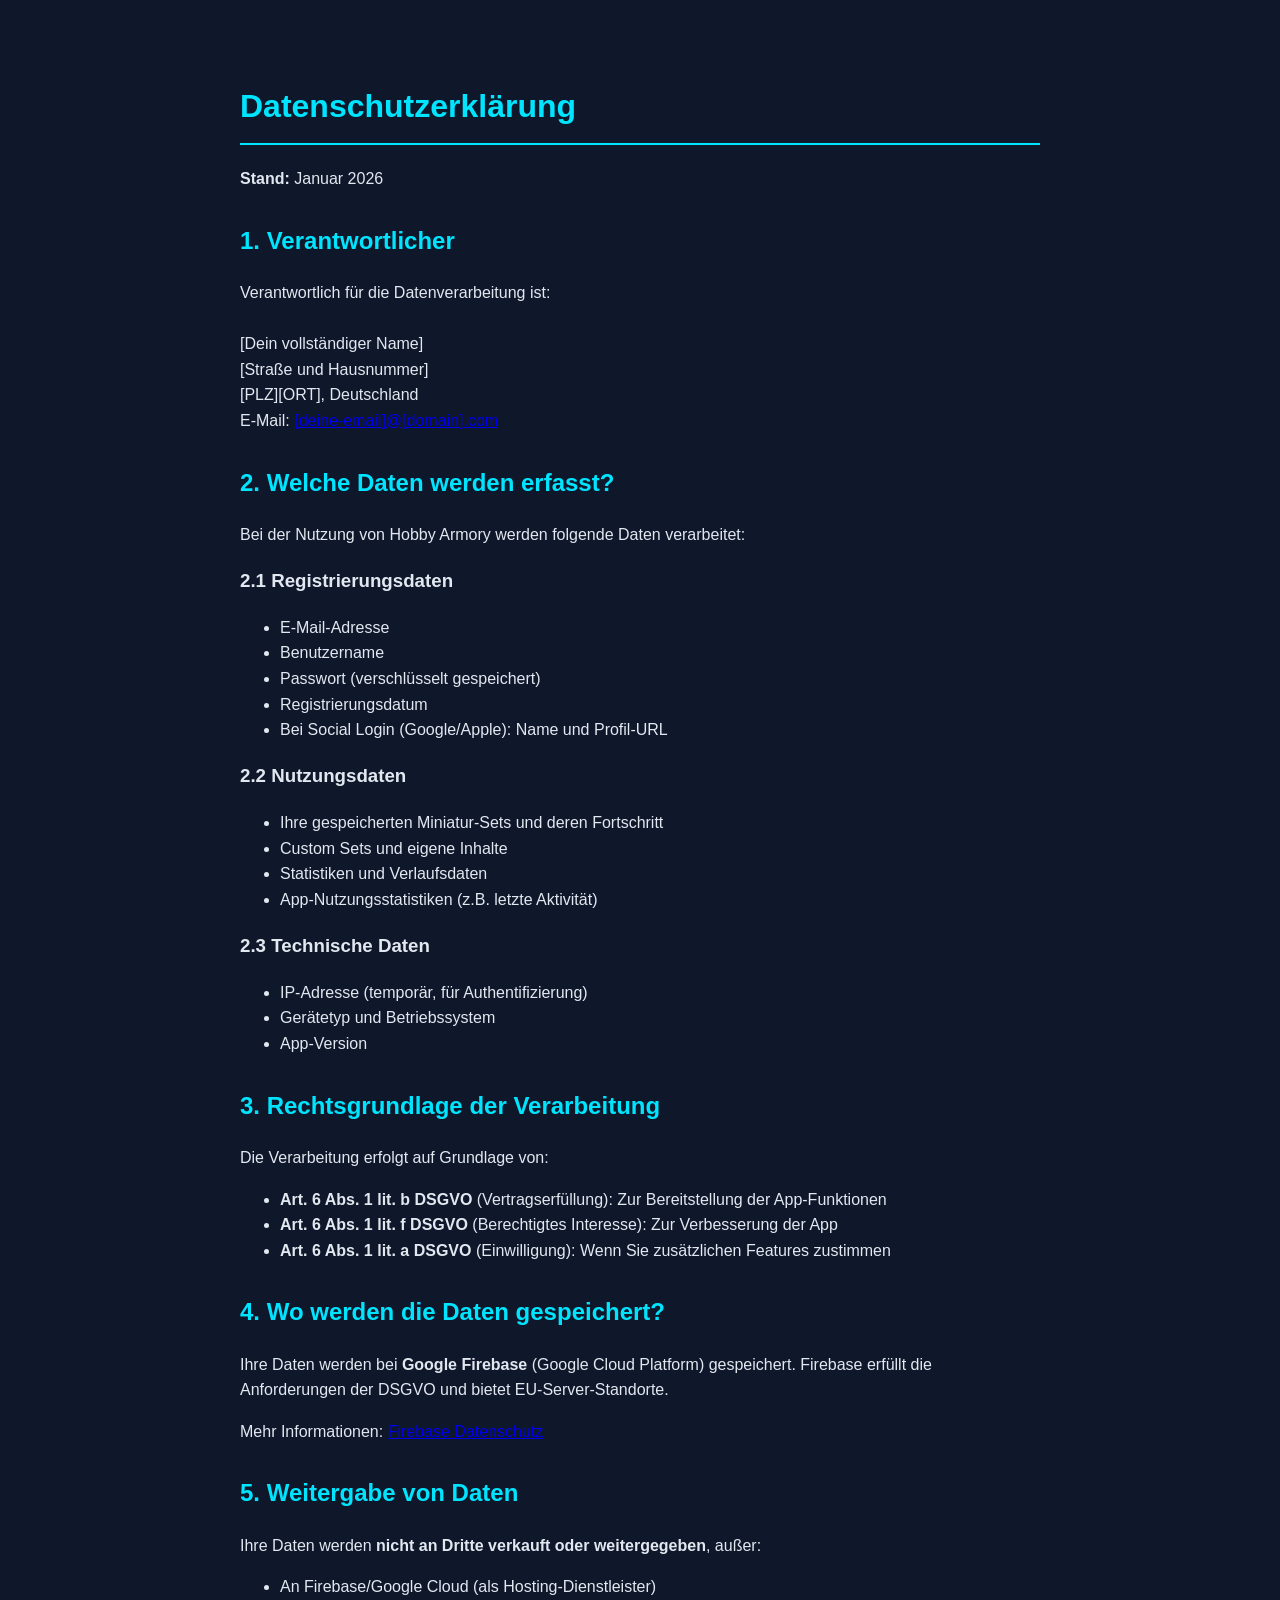
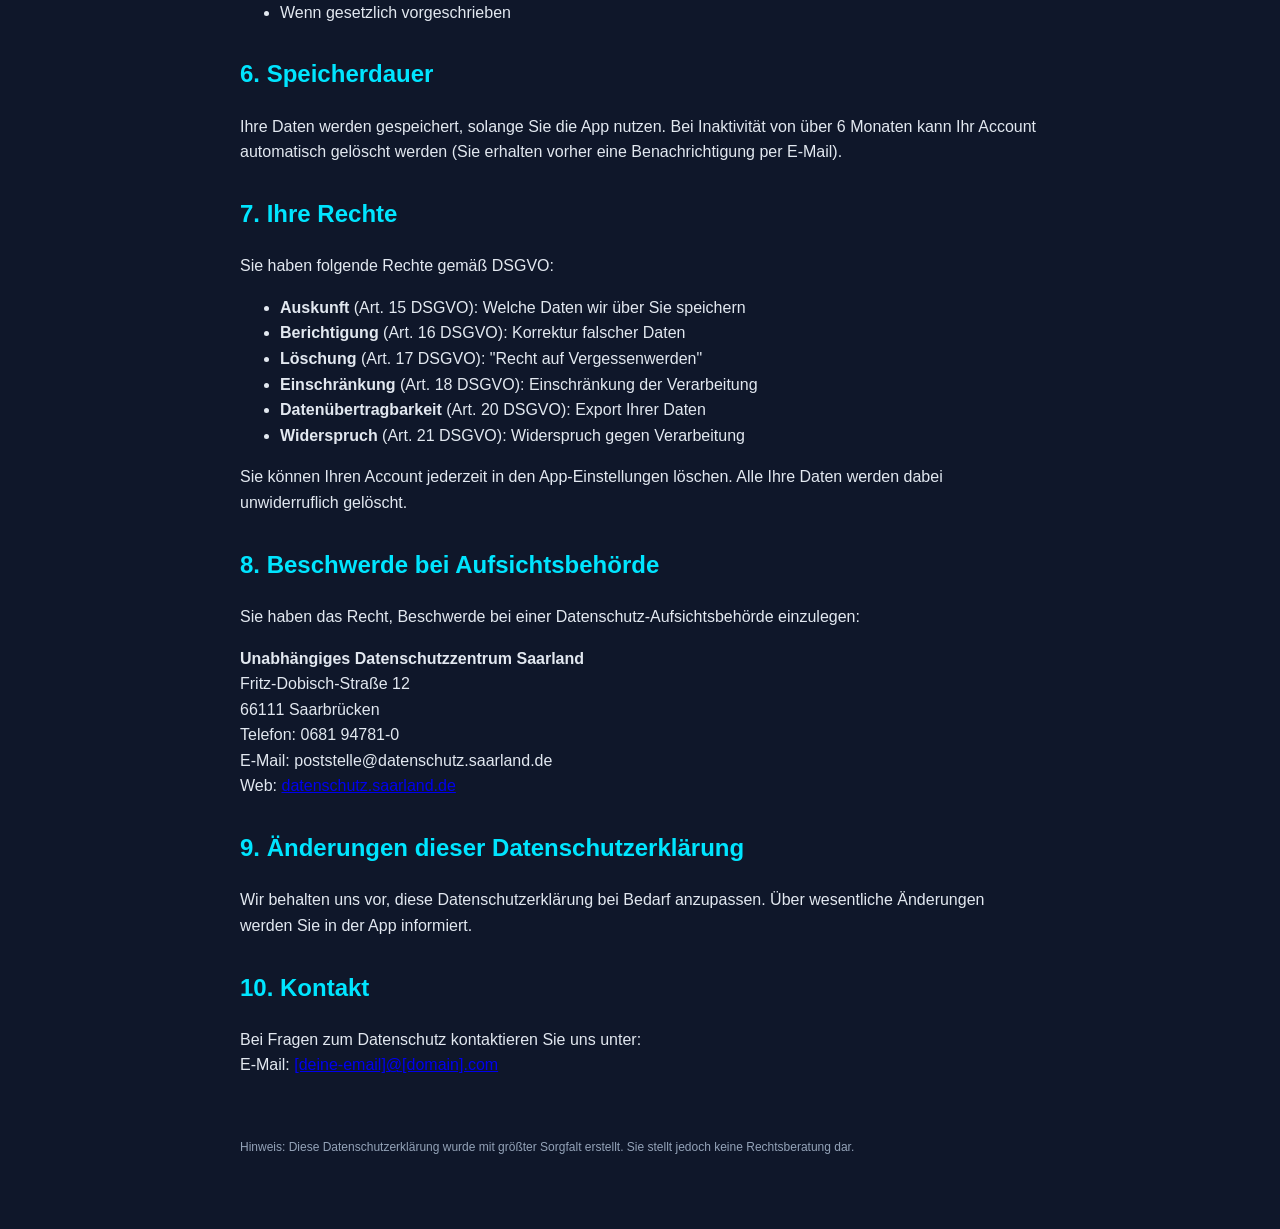
==== datenschutz.html @ bc9844b2 "add legal pages" ====
<!DOCTYPE html>
<html lang="de">
<head>
    <meta charset="UTF-8">
    <meta name="viewport" content="width=device-width, initial-scale=1.0">
    <title>Datenschutzerklärung - Hobby Armory</title>
    <style>
        body {
            font-family: -apple-system, BlinkMacSystemFont, 'Segoe UI', Arial, sans-serif;
            max-width: 800px;
            margin: 40px auto;
            padding: 20px;
            background: #0F172A;
            color: #E2E8F0;
            line-height: 1.6;
        }
        h1 {
            color: #00E5FF;
            border-bottom: 2px solid #00E5FF;
            padding-bottom: 10px;
        }
        h2 {
            color: #00E5FF;
            margin-top: 30px;
        }
    </style>
</head>
<body>
    <h1>Datenschutzerklärung</h1>
    <p><strong>Stand:</strong> Januar 2026</p>

    <h2>1. Verantwortlicher</h2>
    <p>
        Verantwortlich für die Datenverarbeitung ist:<br><br>
        [Dein vollständiger Name]<br>
        [Straße und Hausnummer]<br>
        [PLZ][ORT], Deutschland<br>
        E-Mail: <a href="mailto:[deine-email]@[domain].com">[deine-email]@[domain].com</a>
    </p>

    <h2>2. Welche Daten werden erfasst?</h2>
    <p>Bei der Nutzung von Hobby Armory werden folgende Daten verarbeitet:</p>
    
    <h3>2.1 Registrierungsdaten</h3>
    <ul>
        <li>E-Mail-Adresse</li>
        <li>Benutzername</li>
        <li>Passwort (verschlüsselt gespeichert)</li>
        <li>Registrierungsdatum</li>
        <li>Bei Social Login (Google/Apple): Name und Profil-URL</li>
    </ul>

    <h3>2.2 Nutzungsdaten</h3>
    <ul>
        <li>Ihre gespeicherten Miniatur-Sets und deren Fortschritt</li>
        <li>Custom Sets und eigene Inhalte</li>
        <li>Statistiken und Verlaufsdaten</li>
        <li>App-Nutzungsstatistiken (z.B. letzte Aktivität)</li>
    </ul>

    <h3>2.3 Technische Daten</h3>
    <ul>
        <li>IP-Adresse (temporär, für Authentifizierung)</li>
        <li>Gerätetyp und Betriebssystem</li>
        <li>App-Version</li>
    </ul>

    <h2>3. Rechtsgrundlage der Verarbeitung</h2>
    <p>
        Die Verarbeitung erfolgt auf Grundlage von:
    </p>
    <ul>
        <li><strong>Art. 6 Abs. 1 lit. b DSGVO</strong> (Vertragserfüllung): Zur Bereitstellung der App-Funktionen</li>
        <li><strong>Art. 6 Abs. 1 lit. f DSGVO</strong> (Berechtigtes Interesse): Zur Verbesserung der App</li>
        <li><strong>Art. 6 Abs. 1 lit. a DSGVO</strong> (Einwilligung): Wenn Sie zusätzlichen Features zustimmen</li>
    </ul>

    <h2>4. Wo werden die Daten gespeichert?</h2>
    <p>
        Ihre Daten werden bei <strong>Google Firebase</strong> (Google Cloud Platform) gespeichert. 
        Firebase erfüllt die Anforderungen der DSGVO und bietet EU-Server-Standorte.
    </p>
    <p>
        Mehr Informationen: 
        <a href="https://firebase.google.com/support/privacy" target="_blank">
            Firebase Datenschutz
        </a>
    </p>

    <h2>5. Weitergabe von Daten</h2>
    <p>
        Ihre Daten werden <strong>nicht an Dritte verkauft oder weitergegeben</strong>, außer:
    </p>
    <ul>
        <li>An Firebase/Google Cloud (als Hosting-Dienstleister)</li>
        <li>Wenn gesetzlich vorgeschrieben</li>
    </ul>

    <h2>6. Speicherdauer</h2>
    <p>
        Ihre Daten werden gespeichert, solange Sie die App nutzen. Bei Inaktivität von über 6 Monaten 
        kann Ihr Account automatisch gelöscht werden (Sie erhalten vorher eine Benachrichtigung per E-Mail).
    </p>

    <h2>7. Ihre Rechte</h2>
    <p>Sie haben folgende Rechte gemäß DSGVO:</p>
    <ul>
        <li><strong>Auskunft</strong> (Art. 15 DSGVO): Welche Daten wir über Sie speichern</li>
        <li><strong>Berichtigung</strong> (Art. 16 DSGVO): Korrektur falscher Daten</li>
        <li><strong>Löschung</strong> (Art. 17 DSGVO): "Recht auf Vergessenwerden"</li>
        <li><strong>Einschränkung</strong> (Art. 18 DSGVO): Einschränkung der Verarbeitung</li>
        <li><strong>Datenübertragbarkeit</strong> (Art. 20 DSGVO): Export Ihrer Daten</li>
        <li><strong>Widerspruch</strong> (Art. 21 DSGVO): Widerspruch gegen Verarbeitung</li>
    </ul>
    <p>
        Sie können Ihren Account jederzeit in den App-Einstellungen löschen. Alle Ihre Daten 
        werden dabei unwiderruflich gelöscht.
    </p>

    <h2>8. Beschwerde bei Aufsichtsbehörde</h2>
    <p>
        Sie haben das Recht, Beschwerde bei einer Datenschutz-Aufsichtsbehörde einzulegen:
    </p>
    <p>
        <strong>Unabhängiges Datenschutzzentrum Saarland</strong><br>
        Fritz-Dobisch-Straße 12<br>
        66111 Saarbrücken<br>
        Telefon: 0681 94781-0<br>
        E-Mail: poststelle@datenschutz.saarland.de<br>
        Web: <a href="https://www.datenschutz.saarland.de" target="_blank">datenschutz.saarland.de</a>
    </p>

    <h2>9. Änderungen dieser Datenschutzerklärung</h2>
    <p>
        Wir behalten uns vor, diese Datenschutzerklärung bei Bedarf anzupassen. 
        Über wesentliche Änderungen werden Sie in der App informiert.
    </p>

    <h2>10. Kontakt</h2>
    <p>
        Bei Fragen zum Datenschutz kontaktieren Sie uns unter:<br>
        E-Mail: <a href="mailto:[deine-email]@[domain].com">[deine-email]@[domain].com</a>
    </p>

    <p style="margin-top: 60px; font-size: 12px; color: #94A3B8;">
        Hinweis: Diese Datenschutzerklärung wurde mit größter Sorgfalt erstellt. 
        Sie stellt jedoch keine Rechtsberatung dar.
    </p>
</body>
</html>
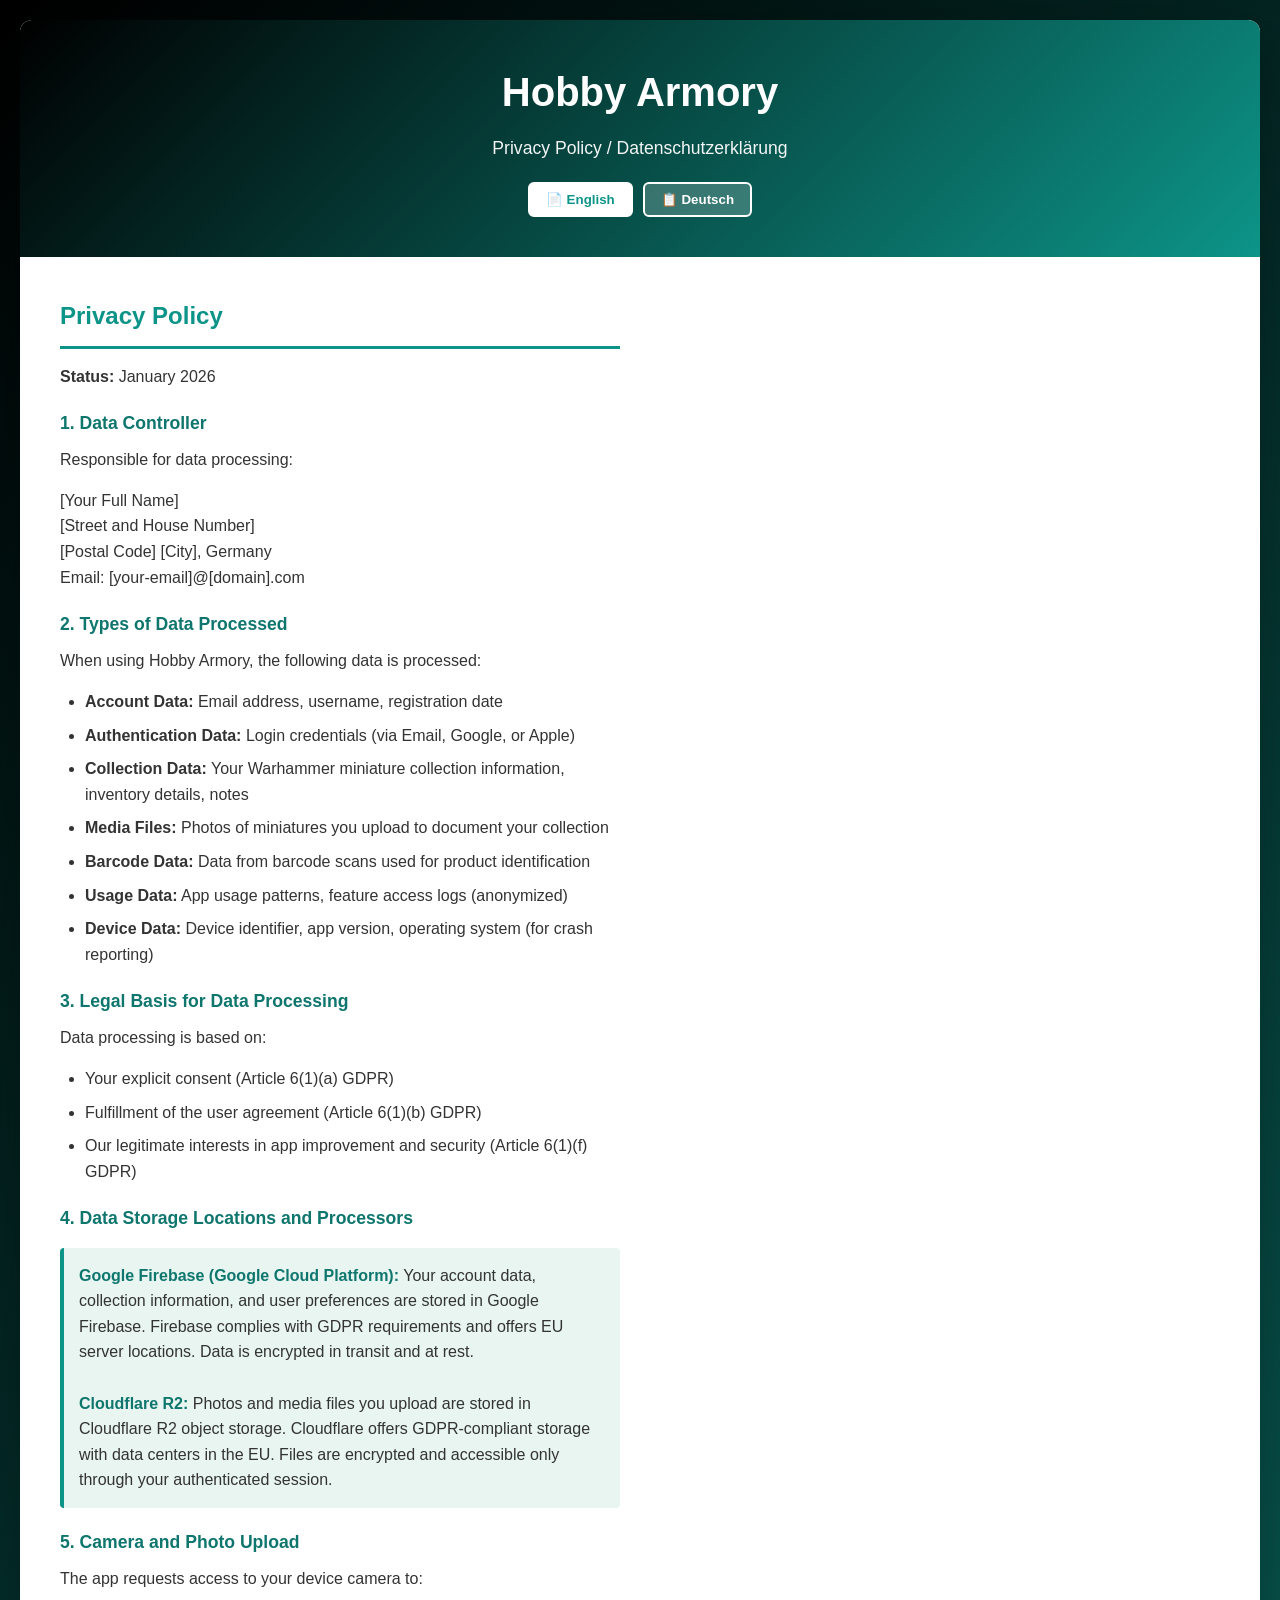
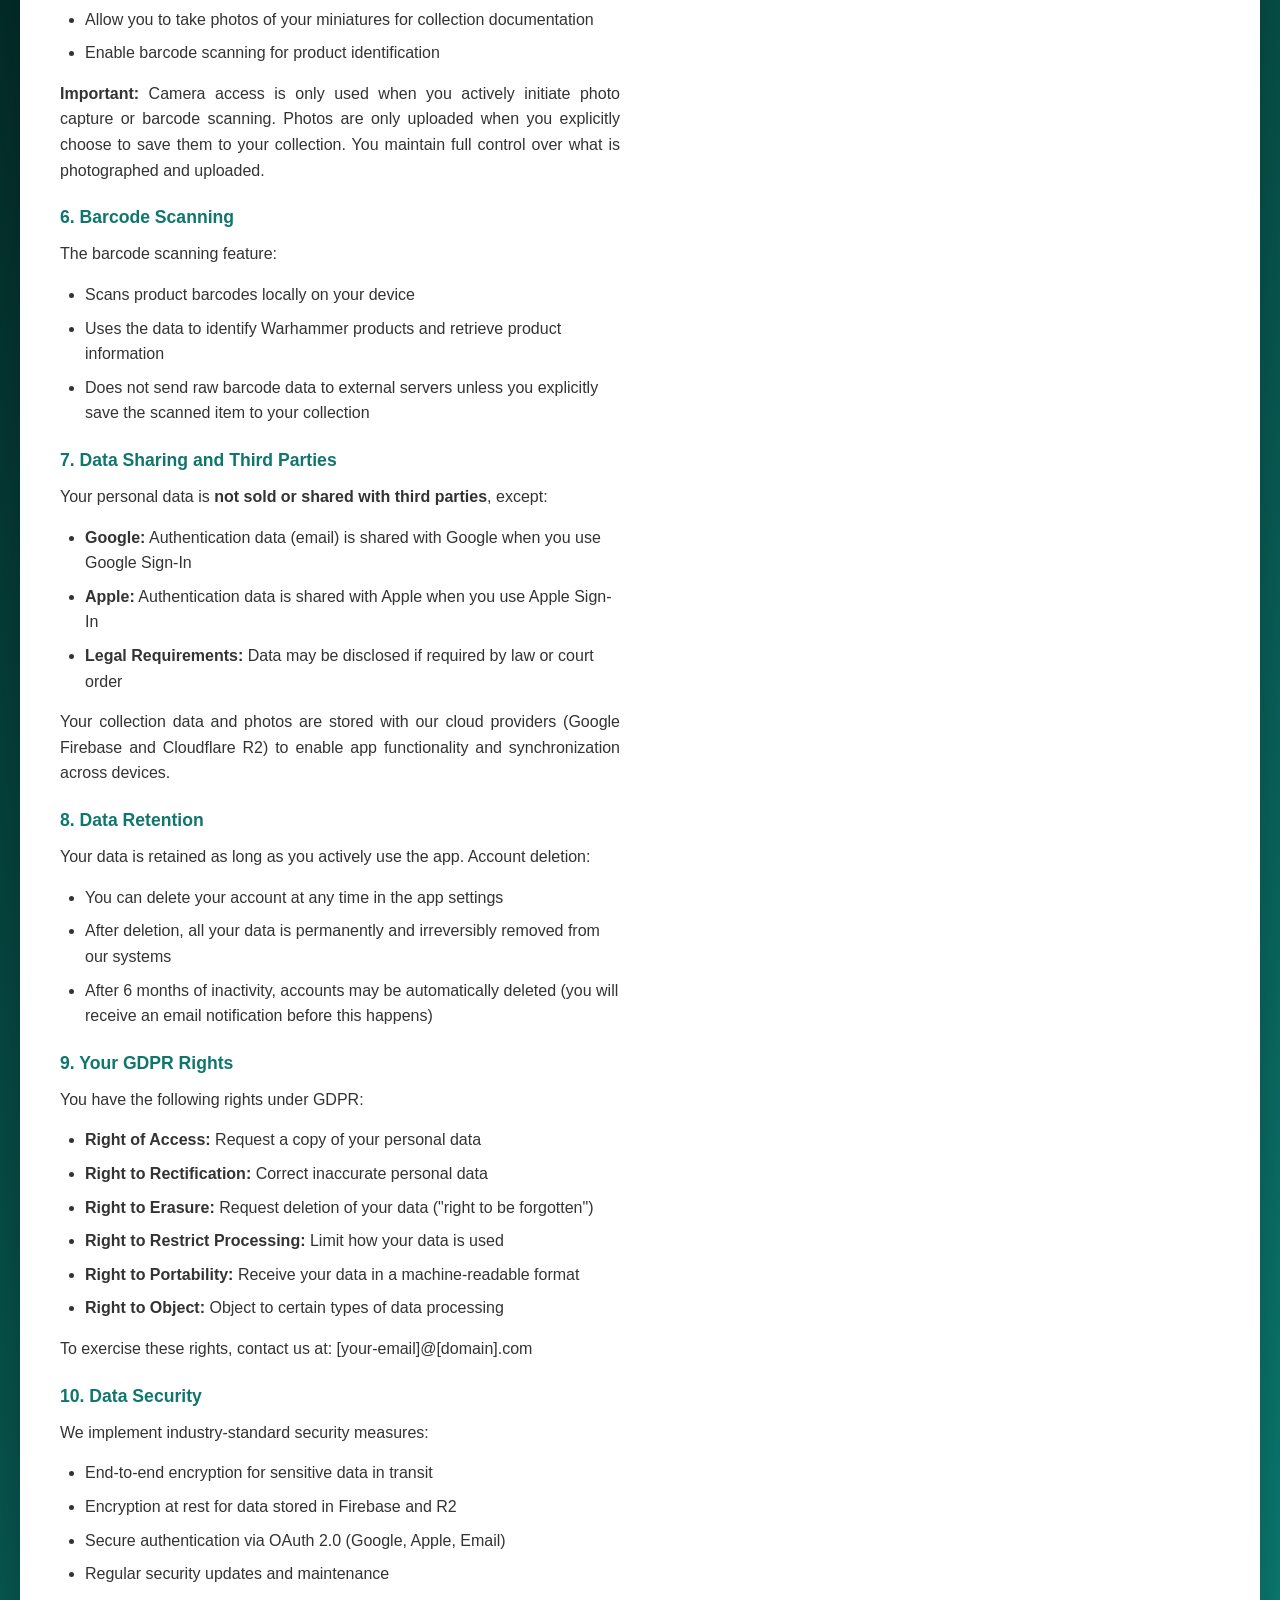
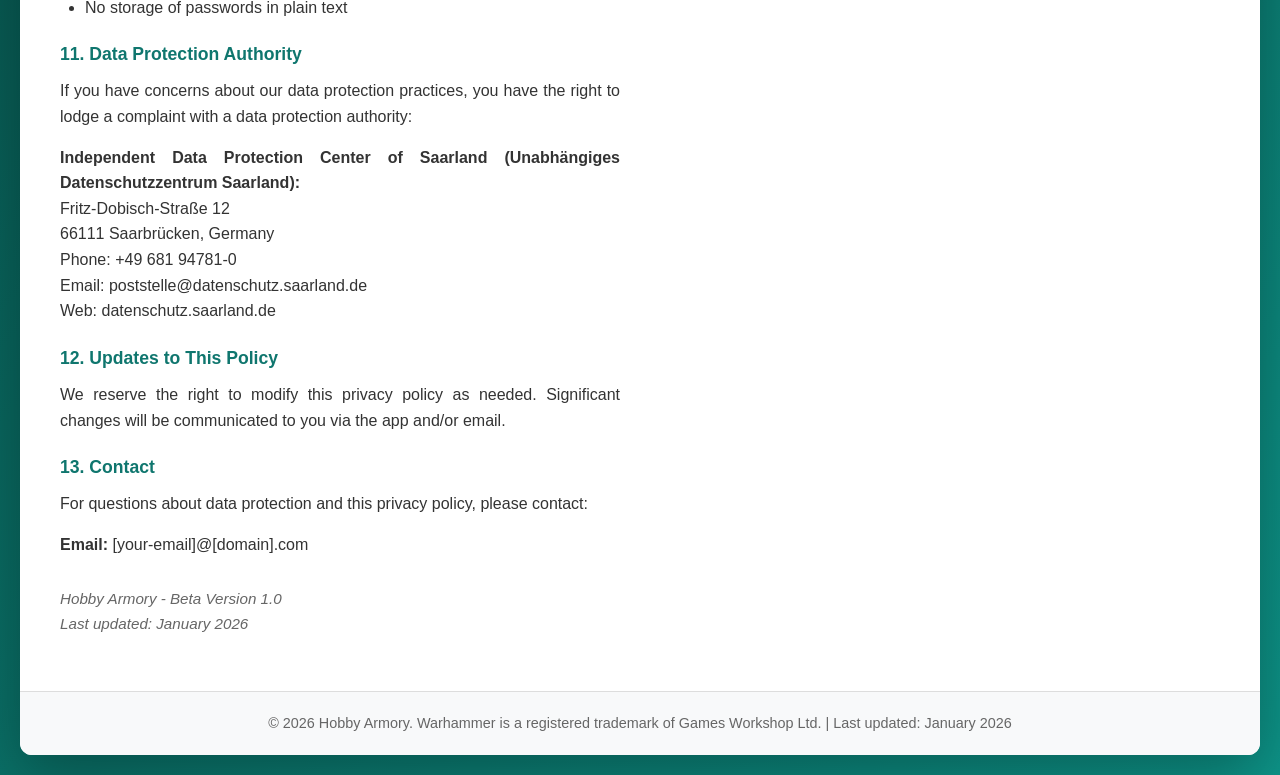
==== commit cd69dced: "Update datenschutz.html" ====
--- a/datenschutz.html
+++ b/datenschutz.html
@@ -3,148 +3,442 @@
 <head>
     <meta charset="UTF-8">
     <meta name="viewport" content="width=device-width, initial-scale=1.0">
-    <title>Datenschutzerklärung - Hobby Armory</title>
+    <title>Hobby Armory Datenschutz - Privacy Policy</title>
     <style>
+        * {
+            margin: 0;
+            padding: 0;
+            box-sizing: border-box;
+        }
+        
         body {
-            font-family: -apple-system, BlinkMacSystemFont, 'Segoe UI', Arial, sans-serif;
-            max-width: 800px;
-            margin: 40px auto;
+            font-family: -apple-system, BlinkMacSystemFont, 'Segoe UI', Roboto, Oxygen, Ubuntu, Cantarell, sans-serif;
+            line-height: 1.6;
+            color: #333;
+            background: linear-gradient(135deg, #000000 0%, #0d9488 100%);
+            min-height: 100vh;
             padding: 20px;
-            background: #0F172A;
-            color: #E2E8F0;
-            line-height: 1.6;
-        }
-        h1 {
-            color: #00E5FF;
-            border-bottom: 2px solid #00E5FF;
+        }
+        
+        .container {
+            max-width: 1400px;
+            margin: 0 auto;
+            background: white;
+            border-radius: 12px;
+            box-shadow: 0 20px 60px rgba(0,0,0,0.3);
+            overflow: hidden;
+        }
+        
+        .header {
+            background: linear-gradient(135deg, #000000 0%, #0d9488 100%);
+            color: white;
+            padding: 40px;
+            text-align: center;
+        }
+        
+        .header h1 {
+            font-size: 2.5em;
+            margin-bottom: 10px;
+        }
+        
+        .header p {
+            font-size: 1.1em;
+            opacity: 0.95;
+        }
+        
+        .language-toggle {
+            display: flex;
+            gap: 10px;
+            justify-content: center;
+            margin-top: 20px;
+        }
+        
+        .toggle-btn {
+            padding: 8px 16px;
+            background: rgba(255,255,255,0.2);
+            border: 2px solid white;
+            color: white;
+            border-radius: 6px;
+            cursor: pointer;
+            transition: all 0.3s;
+            font-weight: bold;
+        }
+        
+        .toggle-btn.active {
+            background: white;
+            color: #0d9488;
+        }
+        
+        .toggle-btn:hover {
+            background: rgba(255,255,255,0.3);
+        }
+        
+        .content {
+            display: grid;
+            grid-template-columns: 1fr 1fr;
+            gap: 40px;
+            padding: 40px;
+        }
+        
+        .section {
+            display: none;
+        }
+        
+        .section.active {
+            display: block;
+        }
+        
+        .section h2 {
+            color: #0d9488;
+            margin-top: 30px;
+            margin-bottom: 15px;
+            font-size: 1.5em;
+            border-bottom: 3px solid #0d9488;
             padding-bottom: 10px;
         }
-        h2 {
-            color: #00E5FF;
-            margin-top: 30px;
+        
+        .section h2:first-child {
+            margin-top: 0;
+        }
+        
+        .section h3 {
+            color: #0f766e;
+            margin-top: 20px;
+            margin-bottom: 10px;
+            font-size: 1.1em;
+        }
+        
+        .section p {
+            margin-bottom: 15px;
+            text-align: justify;
+        }
+        
+        .section ul {
+            margin-left: 25px;
+            margin-bottom: 15px;
+        }
+        
+        .section li {
+            margin-bottom: 8px;
+        }
+        
+        .important {
+            background: #fff3cd;
+            border-left: 4px solid #ffc107;
+            padding: 15px;
+            margin: 20px 0;
+            border-radius: 4px;
+        }
+        
+        .important strong {
+            color: #856404;
+        }
+        
+        .info-box {
+            background: #e8f5f0;
+            border-left: 4px solid #0d9488;
+            padding: 15px;
+            margin: 15px 0;
+            border-radius: 4px;
+        }
+        
+        .info-box strong {
+            color: #0f766e;
+        }
+        
+        @media (max-width: 1024px) {
+            .content {
+                grid-template-columns: 1fr;
+                gap: 30px;
+            }
+        }
+        
+        .footer {
+            background: #f8f9fa;
+            padding: 20px 40px;
+            text-align: center;
+            font-size: 0.9em;
+            color: #666;
+            border-top: 1px solid #ddd;
         }
     </style>
 </head>
 <body>
-    <h1>Datenschutzerklärung</h1>
-    <p><strong>Stand:</strong> Januar 2026</p>
-
-    <h2>1. Verantwortlicher</h2>
-    <p>
-        Verantwortlich für die Datenverarbeitung ist:<br><br>
-        [Dein vollständiger Name]<br>
-        [Straße und Hausnummer]<br>
-        [PLZ][ORT], Deutschland<br>
-        E-Mail: <a href="mailto:[deine-email]@[domain].com">[deine-email]@[domain].com</a>
-    </p>
-
-    <h2>2. Welche Daten werden erfasst?</h2>
-    <p>Bei der Nutzung von Hobby Armory werden folgende Daten verarbeitet:</p>
+    <div class="container">
+        <div class="header">
+            <h1>Hobby Armory</h1>
+            <p>Privacy Policy / Datenschutzerklärung</p>
+            <div class="language-toggle">
+                <button class="toggle-btn active" onclick="showLanguage('english')">📄 English</button>
+                <button class="toggle-btn" onclick="showLanguage('german')">📋 Deutsch</button>
+            </div>
+        </div>
+        
+        <div class="content">
+            <!-- ENGLISH VERSION -->
+            <div id="english" class="section active">
+                <h2>Privacy Policy</h2>
+                <p><strong>Status:</strong> January 2026</p>
+                
+                <h3>1. Data Controller</h3>
+                <p>Responsible for data processing:</p>
+                <p>
+                    [Your Full Name]<br>
+                    [Street and House Number]<br>
+                    [Postal Code] [City], Germany<br>
+                    Email: [your-email]@[domain].com
+                </p>
+                
+                <h3>2. Types of Data Processed</h3>
+                <p>When using Hobby Armory, the following data is processed:</p>
+                <ul>
+                    <li><strong>Account Data:</strong> Email address, username, registration date</li>
+                    <li><strong>Authentication Data:</strong> Login credentials (via Email, Google, or Apple)</li>
+                    <li><strong>Collection Data:</strong> Your Warhammer miniature collection information, inventory details, notes</li>
+                    <li><strong>Media Files:</strong> Photos of miniatures you upload to document your collection</li>
+                    <li><strong>Barcode Data:</strong> Data from barcode scans used for product identification</li>
+                    <li><strong>Usage Data:</strong> App usage patterns, feature access logs (anonymized)</li>
+                    <li><strong>Device Data:</strong> Device identifier, app version, operating system (for crash reporting)</li>
+                </ul>
+                
+                <h3>3. Legal Basis for Data Processing</h3>
+                <p>Data processing is based on:</p>
+                <ul>
+                    <li>Your explicit consent (Article 6(1)(a) GDPR)</li>
+                    <li>Fulfillment of the user agreement (Article 6(1)(b) GDPR)</li>
+                    <li>Our legitimate interests in app improvement and security (Article 6(1)(f) GDPR)</li>
+                </ul>
+                
+                <h3>4. Data Storage Locations and Processors</h3>
+                
+                <div class="info-box">
+                    <strong>Google Firebase (Google Cloud Platform):</strong> Your account data, collection information, and user preferences are stored in Google Firebase. Firebase complies with GDPR requirements and offers EU server locations. Data is encrypted in transit and at rest.
+                    <br><br>
+                    <strong>Cloudflare R2:</strong> Photos and media files you upload are stored in Cloudflare R2 object storage. Cloudflare offers GDPR-compliant storage with data centers in the EU. Files are encrypted and accessible only through your authenticated session.
+                </div>
+                
+                <h3>5. Camera and Photo Upload</h3>
+                <p>The app requests access to your device camera to:</p>
+                <ul>
+                    <li>Allow you to take photos of your miniatures for collection documentation</li>
+                    <li>Enable barcode scanning for product identification</li>
+                </ul>
+                <p><strong>Important:</strong> Camera access is only used when you actively initiate photo capture or barcode scanning. Photos are only uploaded when you explicitly choose to save them to your collection. You maintain full control over what is photographed and uploaded.</p>
+                
+                <h3>6. Barcode Scanning</h3>
+                <p>The barcode scanning feature:</p>
+                <ul>
+                    <li>Scans product barcodes locally on your device</li>
+                    <li>Uses the data to identify Warhammer products and retrieve product information</li>
+                    <li>Does not send raw barcode data to external servers unless you explicitly save the scanned item to your collection</li>
+                </ul>
+                
+                <h3>7. Data Sharing and Third Parties</h3>
+                <p>Your personal data is <strong>not sold or shared with third parties</strong>, except:</p>
+                <ul>
+                    <li><strong>Google:</strong> Authentication data (email) is shared with Google when you use Google Sign-In</li>
+                    <li><strong>Apple:</strong> Authentication data is shared with Apple when you use Apple Sign-In</li>
+                    <li><strong>Legal Requirements:</strong> Data may be disclosed if required by law or court order</li>
+                </ul>
+                <p>Your collection data and photos are stored with our cloud providers (Google Firebase and Cloudflare R2) to enable app functionality and synchronization across devices.</p>
+                
+                <h3>8. Data Retention</h3>
+                <p>Your data is retained as long as you actively use the app. Account deletion:</p>
+                <ul>
+                    <li>You can delete your account at any time in the app settings</li>
+                    <li>After deletion, all your data is permanently and irreversibly removed from our systems</li>
+                    <li>After 6 months of inactivity, accounts may be automatically deleted (you will receive an email notification before this happens)</li>
+                </ul>
+                
+                <h3>9. Your GDPR Rights</h3>
+                <p>You have the following rights under GDPR:</p>
+                <ul>
+                    <li><strong>Right of Access:</strong> Request a copy of your personal data</li>
+                    <li><strong>Right to Rectification:</strong> Correct inaccurate personal data</li>
+                    <li><strong>Right to Erasure:</strong> Request deletion of your data (&quot;right to be forgotten&quot;)</li>
+                    <li><strong>Right to Restrict Processing:</strong> Limit how your data is used</li>
+                    <li><strong>Right to Portability:</strong> Receive your data in a machine-readable format</li>
+                    <li><strong>Right to Object:</strong> Object to certain types of data processing</li>
+                </ul>
+                <p>To exercise these rights, contact us at: [your-email]@[domain].com</p>
+                
+                <h3>10. Data Security</h3>
+                <p>We implement industry-standard security measures:</p>
+                <ul>
+                    <li>End-to-end encryption for sensitive data in transit</li>
+                    <li>Encryption at rest for data stored in Firebase and R2</li>
+                    <li>Secure authentication via OAuth 2.0 (Google, Apple, Email)</li>
+                    <li>Regular security updates and maintenance</li>
+                    <li>No storage of passwords in plain text</li>
+                </ul>
+                
+                <h3>11. Data Protection Authority</h3>
+                <p>If you have concerns about our data protection practices, you have the right to lodge a complaint with a data protection authority:</p>
+                <p>
+                    <strong>Independent Data Protection Center of Saarland (Unabhängiges Datenschutzzentrum Saarland):</strong><br>
+                    Fritz-Dobisch-Straße 12<br>
+                    66111 Saarbrücken, Germany<br>
+                    Phone: +49 681 94781-0<br>
+                    Email: poststelle@datenschutz.saarland.de<br>
+                    Web: datenschutz.saarland.de
+                </p>
+                
+                <h3>12. Updates to This Policy</h3>
+                <p>We reserve the right to modify this privacy policy as needed. Significant changes will be communicated to you via the app and/or email.</p>
+                
+                <h3>13. Contact</h3>
+                <p>For questions about data protection and this privacy policy, please contact:</p>
+                <p><strong>Email:</strong> [your-email]@[domain].com</p>
+                
+                <p style="margin-top: 30px; font-size: 0.95em; color: #666;">
+                    <em>Hobby Armory - Beta Version 1.0</em><br>
+                    <em>Last updated: January 2026</em>
+                </p>
+            </div>
+            
+            <!-- GERMAN VERSION -->
+            <div id="german" class="section">
+                <h2>Datenschutzerklärung</h2>
+                <p><strong>Stand:</strong> Januar 2026</p>
+                
+                <h3>1. Verantwortlicher für die Datenverarbeitung</h3>
+                <p>
+                    [Dein vollständiger Name]<br>
+                    [Straße und Hausnummer]<br>
+                    [PLZ] [Ort], Deutschland<br>
+                    E-Mail: [deine-email]@[domain].com
+                </p>
+                
+                <h3>2. Arten der verarbeiteten Daten</h3>
+                <p>Bei der Nutzung von Hobby Armory werden folgende Daten verarbeitet:</p>
+                <ul>
+                    <li><strong>Kontodaten:</strong> E-Mail-Adresse, Benutzername, Registrierungsdatum</li>
+                    <li><strong>Authentifizierungsdaten:</strong> Anmeldedaten (via E-Mail, Google oder Apple)</li>
+                    <li><strong>Sammlungsdaten:</strong> Informationen zu Ihrer Warhammer-Miniaturen-Sammlung, Bestandsdetails, Notizen</li>
+                    <li><strong>Mediendateien:</strong> Fotos von Miniaturen, die Sie hochladen, um Ihre Sammlung zu dokumentieren</li>
+                    <li><strong>Barcode-Daten:</strong> Daten von Barcode-Scans zur Produktidentifikation</li>
+                    <li><strong>Nutzungsdaten:</strong> Nutzungsmuster der App, Funktionszugriffsprotokolle (anonymisiert)</li>
+                    <li><strong>Gerätedaten:</strong> Gerätekennung, App-Version, Betriebssystem (für Absturzberichte)</li>
+                </ul>
+                
+                <h3>3. Rechtsgrundlage für die Datenverarbeitung</h3>
+                <p>Die Datenverarbeitung basiert auf:</p>
+                <ul>
+                    <li>Ihrer ausdrücklichen Zustimmung (Artikel 6 Abs. 1 lit. a DSGVO)</li>
+                    <li>Erfüllung des Nutzungsvertrags (Artikel 6 Abs. 1 lit. b DSGVO)</li>
+                    <li>Unseren berechtigten Interessen an App-Verbesserung und Sicherheit (Artikel 6 Abs. 1 lit. f DSGVO)</li>
+                </ul>
+                
+                <h3>4. Speicherorte und Datenverarbeiter</h3>
+                
+                <div class="info-box">
+                    <strong>Google Firebase (Google Cloud Platform):</strong> Ihre Kontodaten, Sammlungsinformationen und Benutzereinstellungen werden in Google Firebase gespeichert. Firebase erfüllt die DSGVO-Anforderungen und bietet EU-Serverstandorte. Daten sind bei Transport und Speicherung verschlüsselt.
+                    <br><br>
+                    <strong>Cloudflare R2:</strong> Fotos und Mediendateien, die Sie hochladen, werden im Cloudflare R2 Objektspeicher gespeichert. Cloudflare bietet DSGVO-konformen Speicher mit Rechenzentren in der EU. Dateien sind verschlüsselt und nur über Ihre authentifizierte Sitzung zugänglich.
+                </div>
+                
+                <h3>5. Kamera und Fotofreigabe</h3>
+                <p>Die App fordert Zugriff auf Ihre Gerätekamera an, um:</p>
+                <ul>
+                    <li>Sie Fotos Ihrer Miniaturen zur Dokumentation Ihrer Sammlung aufnehmen zu lassen</li>
+                    <li>Barcode-Scans zur Produktidentifikation zu ermöglichen</li>
+                </ul>
+                <p><strong>Wichtig:</strong> Der Kamerazugriff wird nur verwendet, wenn Sie aktiv einen Fotoaufnahme- oder Barcode-Scan initiieren. Fotos werden nur hochgeladen, wenn Sie sie explizit in Ihrer Sammlung speichern. Sie haben volle Kontrolle darüber, was fotografiert und hochgeladen wird.</p>
+                
+                <h3>6. Barcode-Scanning</h3>
+                <p>Die Barcode-Scanning-Funktion:</p>
+                <ul>
+                    <li>Scannt Produktbarcodes lokal auf Ihrem Gerät</li>
+                    <li>Verwendet die Daten zur Identifikation von Warhammer-Produkten und zum Abrufen von Produktinformationen</li>
+                    <li>Sendet Barcode-Rohdaten nicht an externe Server, es sei denn, Sie speichern das gescannte Artikel explizit in Ihrer Sammlung</li>
+                </ul>
+                
+                <h3>7. Datenweitergabe und Dritte</h3>
+                <p>Ihre personenbezogenen Daten werden <strong>nicht an Dritte verkauft oder weitergegeben</strong>, außer:</p>
+                <ul>
+                    <li><strong>Google:</strong> Authentifizierungsdaten (E-Mail) werden bei Google Sign-In an Google weitergegeben</li>
+                    <li><strong>Apple:</strong> Authentifizierungsdaten werden bei Apple Sign-In an Apple weitergegeben</li>
+                    <li><strong>Gesetzliche Anforderungen:</strong> Daten können offengelegt werden, wenn dies gesetzlich vorgeschrieben oder per Gerichtsbeschluss angefordert wird</li>
+                </ul>
+                <p>Ihre Sammlungsdaten und Fotos werden bei unseren Cloud-Anbietern (Google Firebase und Cloudflare R2) gespeichert, um die App-Funktionalität und Synchronisierung zwischen Geräten zu ermöglichen.</p>
+                
+                <h3>8. Datenspeicherung</h3>
+                <p>Ihre Daten werden solange gespeichert, wie Sie die App aktiv nutzen. Kontolöschung:</p>
+                <ul>
+                    <li>Sie können Ihr Konto jederzeit in den App-Einstellungen löschen</li>
+                    <li>Nach der Löschung werden alle Ihre Daten dauerhaft und unwiderruflich aus unseren Systemen entfernt</li>
+                    <li>Nach 6 Monaten Inaktivität können Konten automatisch gelöscht werden (Sie erhalten vorher eine E-Mail-Benachrichtigung)</li>
+                </ul>
+                
+                <h3>9. Ihre DSGVO-Rechte</h3>
+                <p>Sie haben folgende Rechte gemäß DSGVO:</p>
+                <ul>
+                    <li><strong>Auskunftsrecht:</strong> Fordern Sie eine Kopie Ihrer personenbezogenen Daten an</li>
+                    <li><strong>Recht auf Berichtigung:</strong> Korrigieren Sie ungenaue personenbezogene Daten</li>
+                    <li><strong>Recht auf Löschung:</strong> Fordern Sie die Löschung Ihrer Daten an (&quot;Recht auf Vergessenwerden&quot;)</li>
+                    <li><strong>Recht auf Einschränkung der Verarbeitung:</strong> Beschränken Sie, wie Ihre Daten verwendet werden</li>
+                    <li><strong>Recht auf Datenportabilität:</strong> Erhalten Sie Ihre Daten in einem maschinenlesbaren Format</li>
+                    <li><strong>Widerspruchsrecht:</strong> Widersprechen Sie bestimmten Arten der Datenverarbeitung</li>
+                </ul>
+                <p>Um diese Rechte geltend zu machen, kontaktieren Sie uns unter: [deine-email]@[domain].com</p>
+                
+                <h3>10. Datensicherheit</h3>
+                <p>Wir implementieren branchenübliche Sicherheitsmaßnahmen:</p>
+                <ul>
+                    <li>Ende-zu-Ende-Verschlüsselung für sensible Daten während des Transports</li>
+                    <li>Verschlüsselung im Ruhezustand für Daten, die in Firebase und R2 gespeichert werden</li>
+                    <li>Sichere Authentifizierung über OAuth 2.0 (Google, Apple, E-Mail)</li>
+                    <li>Regelmäßige Sicherheitsupdates und Wartung</li>
+                    <li>Keine Speicherung von Passwörtern im Klartext</li>
+                </ul>
+                
+                <h3>11. Datenschutz-Aufsichtsbehörde</h3>
+                <p>Wenn Sie Bedenken bezüglich unserer Datenschutzpraktiken haben, haben Sie das Recht, eine Beschwerde bei einer Datenschutz-Aufsichtsbehörde einzureichen:</p>
+                <p>
+                    <strong>Unabhängiges Datenschutzzentrum Saarland:</strong><br>
+                    Fritz-Dobisch-Straße 12<br>
+                    66111 Saarbrücken, Deutschland<br>
+                    Telefon: 0681 94781-0<br>
+                    E-Mail: poststelle@datenschutz.saarland.de<br>
+                    Web: datenschutz.saarland.de
+                </p>
+                
+                <h3>12. Aktualisierungen dieser Richtlinie</h3>
+                <p>Wir behalten uns vor, diese Datenschutzerklärung bei Bedarf zu ändern. Wesentliche Änderungen werden Ihnen über die App und/oder E-Mail mitgeteilt.</p>
+                
+                <h3>13. Kontakt</h3>
+                <p>Bei Fragen zum Datenschutz und dieser Datenschutzerklärung kontaktieren Sie uns bitte unter:</p>
+                <p><strong>E-Mail:</strong> [deine-email]@[domain].com</p>
+                
+                <p style="margin-top: 30px; font-size: 0.95em; color: #666;">
+                    <em>Hobby Armory - Beta Version 1.0</em><br>
+                    <em>Zuletzt aktualisiert: Januar 2026</em>
+                </p>
+            </div>
+        </div>
+        
+        <div class="footer">
+            <p>© 2026 Hobby Armory. Warhammer is a registered trademark of Games Workshop Ltd. | Last updated: January 2026</p>
+        </div>
+    </div>
     
-    <h3>2.1 Registrierungsdaten</h3>
-    <ul>
-        <li>E-Mail-Adresse</li>
-        <li>Benutzername</li>
-        <li>Passwort (verschlüsselt gespeichert)</li>
-        <li>Registrierungsdatum</li>
-        <li>Bei Social Login (Google/Apple): Name und Profil-URL</li>
-    </ul>
-
-    <h3>2.2 Nutzungsdaten</h3>
-    <ul>
-        <li>Ihre gespeicherten Miniatur-Sets und deren Fortschritt</li>
-        <li>Custom Sets und eigene Inhalte</li>
-        <li>Statistiken und Verlaufsdaten</li>
-        <li>App-Nutzungsstatistiken (z.B. letzte Aktivität)</li>
-    </ul>
-
-    <h3>2.3 Technische Daten</h3>
-    <ul>
-        <li>IP-Adresse (temporär, für Authentifizierung)</li>
-        <li>Gerätetyp und Betriebssystem</li>
-        <li>App-Version</li>
-    </ul>
-
-    <h2>3. Rechtsgrundlage der Verarbeitung</h2>
-    <p>
-        Die Verarbeitung erfolgt auf Grundlage von:
-    </p>
-    <ul>
-        <li><strong>Art. 6 Abs. 1 lit. b DSGVO</strong> (Vertragserfüllung): Zur Bereitstellung der App-Funktionen</li>
-        <li><strong>Art. 6 Abs. 1 lit. f DSGVO</strong> (Berechtigtes Interesse): Zur Verbesserung der App</li>
-        <li><strong>Art. 6 Abs. 1 lit. a DSGVO</strong> (Einwilligung): Wenn Sie zusätzlichen Features zustimmen</li>
-    </ul>
-
-    <h2>4. Wo werden die Daten gespeichert?</h2>
-    <p>
-        Ihre Daten werden bei <strong>Google Firebase</strong> (Google Cloud Platform) gespeichert. 
-        Firebase erfüllt die Anforderungen der DSGVO und bietet EU-Server-Standorte.
-    </p>
-    <p>
-        Mehr Informationen: 
-        <a href="https://firebase.google.com/support/privacy" target="_blank">
-            Firebase Datenschutz
-        </a>
-    </p>
-
-    <h2>5. Weitergabe von Daten</h2>
-    <p>
-        Ihre Daten werden <strong>nicht an Dritte verkauft oder weitergegeben</strong>, außer:
-    </p>
-    <ul>
-        <li>An Firebase/Google Cloud (als Hosting-Dienstleister)</li>
-        <li>Wenn gesetzlich vorgeschrieben</li>
-    </ul>
-
-    <h2>6. Speicherdauer</h2>
-    <p>
-        Ihre Daten werden gespeichert, solange Sie die App nutzen. Bei Inaktivität von über 6 Monaten 
-        kann Ihr Account automatisch gelöscht werden (Sie erhalten vorher eine Benachrichtigung per E-Mail).
-    </p>
-
-    <h2>7. Ihre Rechte</h2>
-    <p>Sie haben folgende Rechte gemäß DSGVO:</p>
-    <ul>
-        <li><strong>Auskunft</strong> (Art. 15 DSGVO): Welche Daten wir über Sie speichern</li>
-        <li><strong>Berichtigung</strong> (Art. 16 DSGVO): Korrektur falscher Daten</li>
-        <li><strong>Löschung</strong> (Art. 17 DSGVO): "Recht auf Vergessenwerden"</li>
-        <li><strong>Einschränkung</strong> (Art. 18 DSGVO): Einschränkung der Verarbeitung</li>
-        <li><strong>Datenübertragbarkeit</strong> (Art. 20 DSGVO): Export Ihrer Daten</li>
-        <li><strong>Widerspruch</strong> (Art. 21 DSGVO): Widerspruch gegen Verarbeitung</li>
-    </ul>
-    <p>
-        Sie können Ihren Account jederzeit in den App-Einstellungen löschen. Alle Ihre Daten 
-        werden dabei unwiderruflich gelöscht.
-    </p>
-
-    <h2>8. Beschwerde bei Aufsichtsbehörde</h2>
-    <p>
-        Sie haben das Recht, Beschwerde bei einer Datenschutz-Aufsichtsbehörde einzulegen:
-    </p>
-    <p>
-        <strong>Unabhängiges Datenschutzzentrum Saarland</strong><br>
-        Fritz-Dobisch-Straße 12<br>
-        66111 Saarbrücken<br>
-        Telefon: 0681 94781-0<br>
-        E-Mail: poststelle@datenschutz.saarland.de<br>
-        Web: <a href="https://www.datenschutz.saarland.de" target="_blank">datenschutz.saarland.de</a>
-    </p>
-
-    <h2>9. Änderungen dieser Datenschutzerklärung</h2>
-    <p>
-        Wir behalten uns vor, diese Datenschutzerklärung bei Bedarf anzupassen. 
-        Über wesentliche Änderungen werden Sie in der App informiert.
-    </p>
-
-    <h2>10. Kontakt</h2>
-    <p>
-        Bei Fragen zum Datenschutz kontaktieren Sie uns unter:<br>
-        E-Mail: <a href="mailto:[deine-email]@[domain].com">[deine-email]@[domain].com</a>
-    </p>
-
-    <p style="margin-top: 60px; font-size: 12px; color: #94A3B8;">
-        Hinweis: Diese Datenschutzerklärung wurde mit größter Sorgfalt erstellt. 
-        Sie stellt jedoch keine Rechtsberatung dar.
-    </p>
+    <script>
+        function showLanguage(lang) {
+            // Hide all sections
+            document.getElementById('english').classList.remove('active');
+            document.getElementById('german').classList.remove('active');
+            
+            // Remove active state from all buttons
+            document.querySelectorAll('.toggle-btn').forEach(btn => {
+                btn.classList.remove('active');
+            });
+            
+            // Show selected language
+            document.getElementById(lang).classList.add('active');
+            
+            // Activate corresponding button
+            event.target.classList.add('active');
+        }
+    </script>
 </body>
 </html>
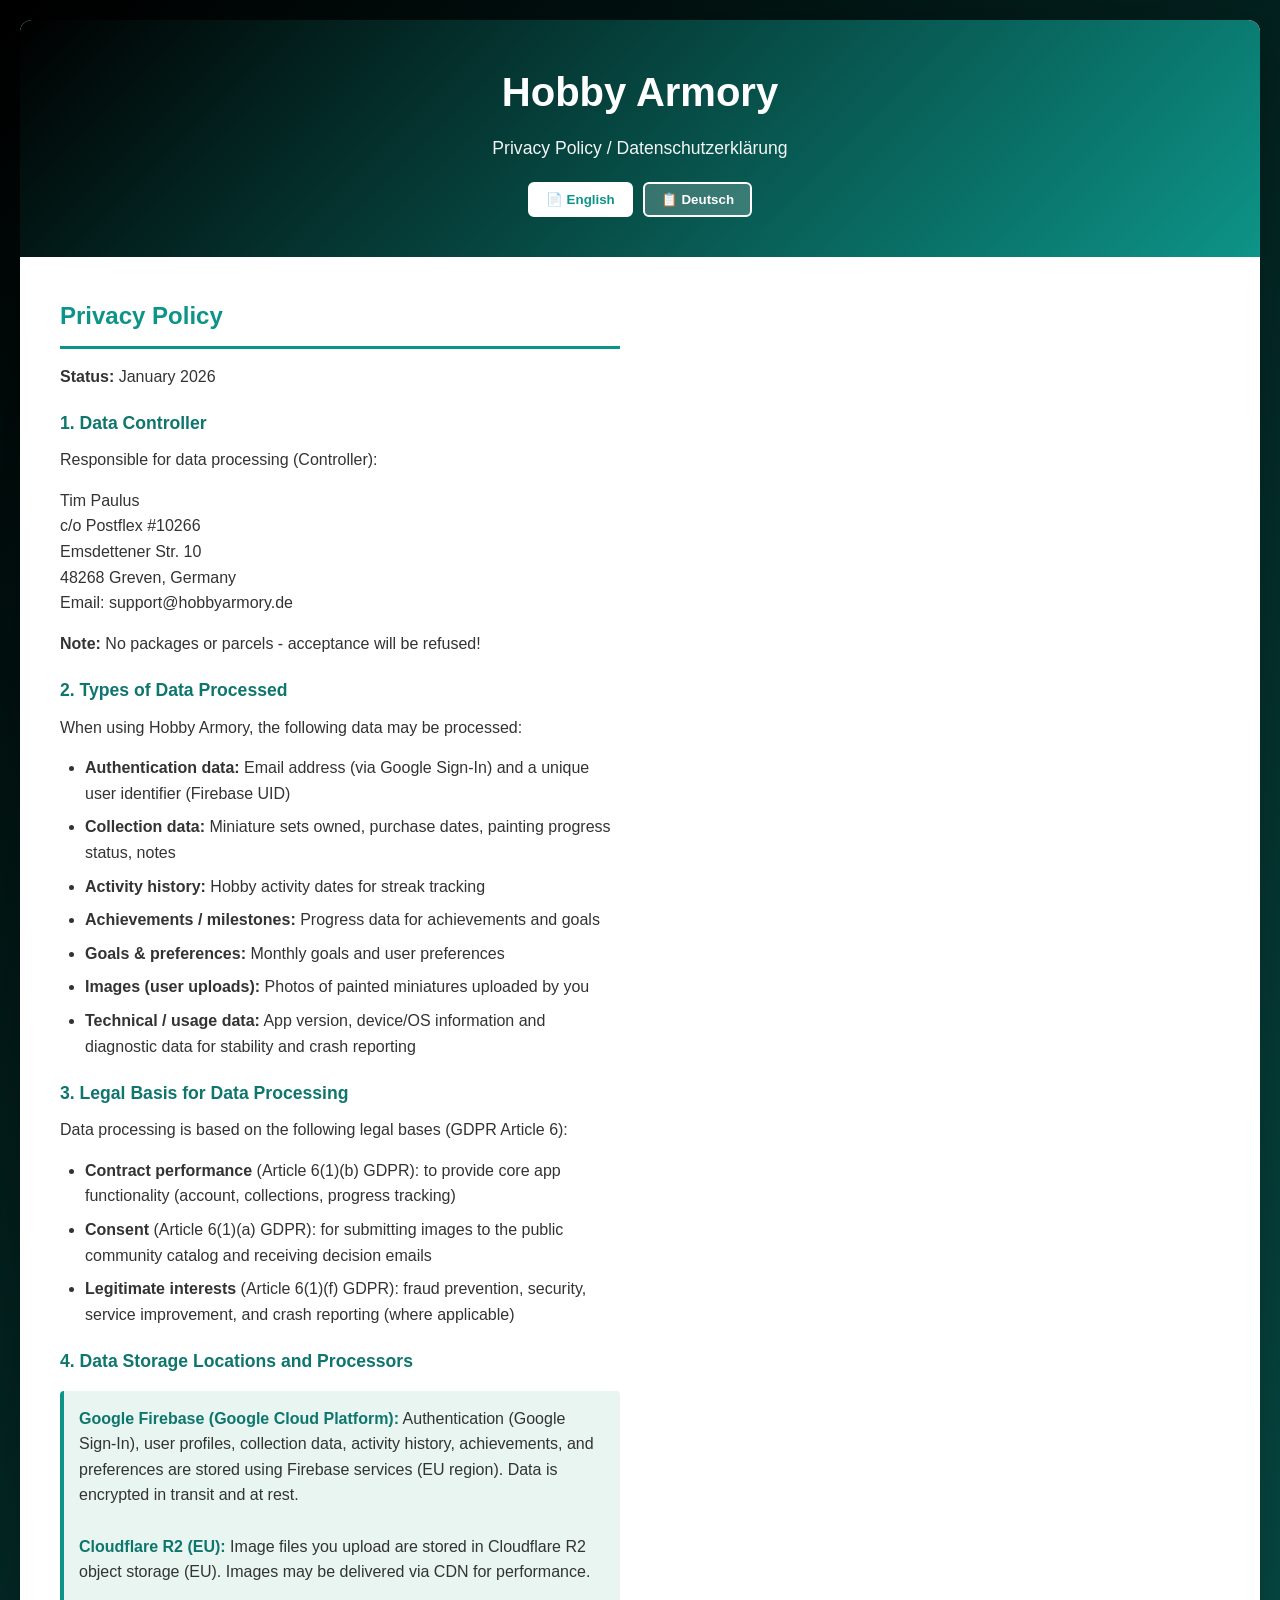
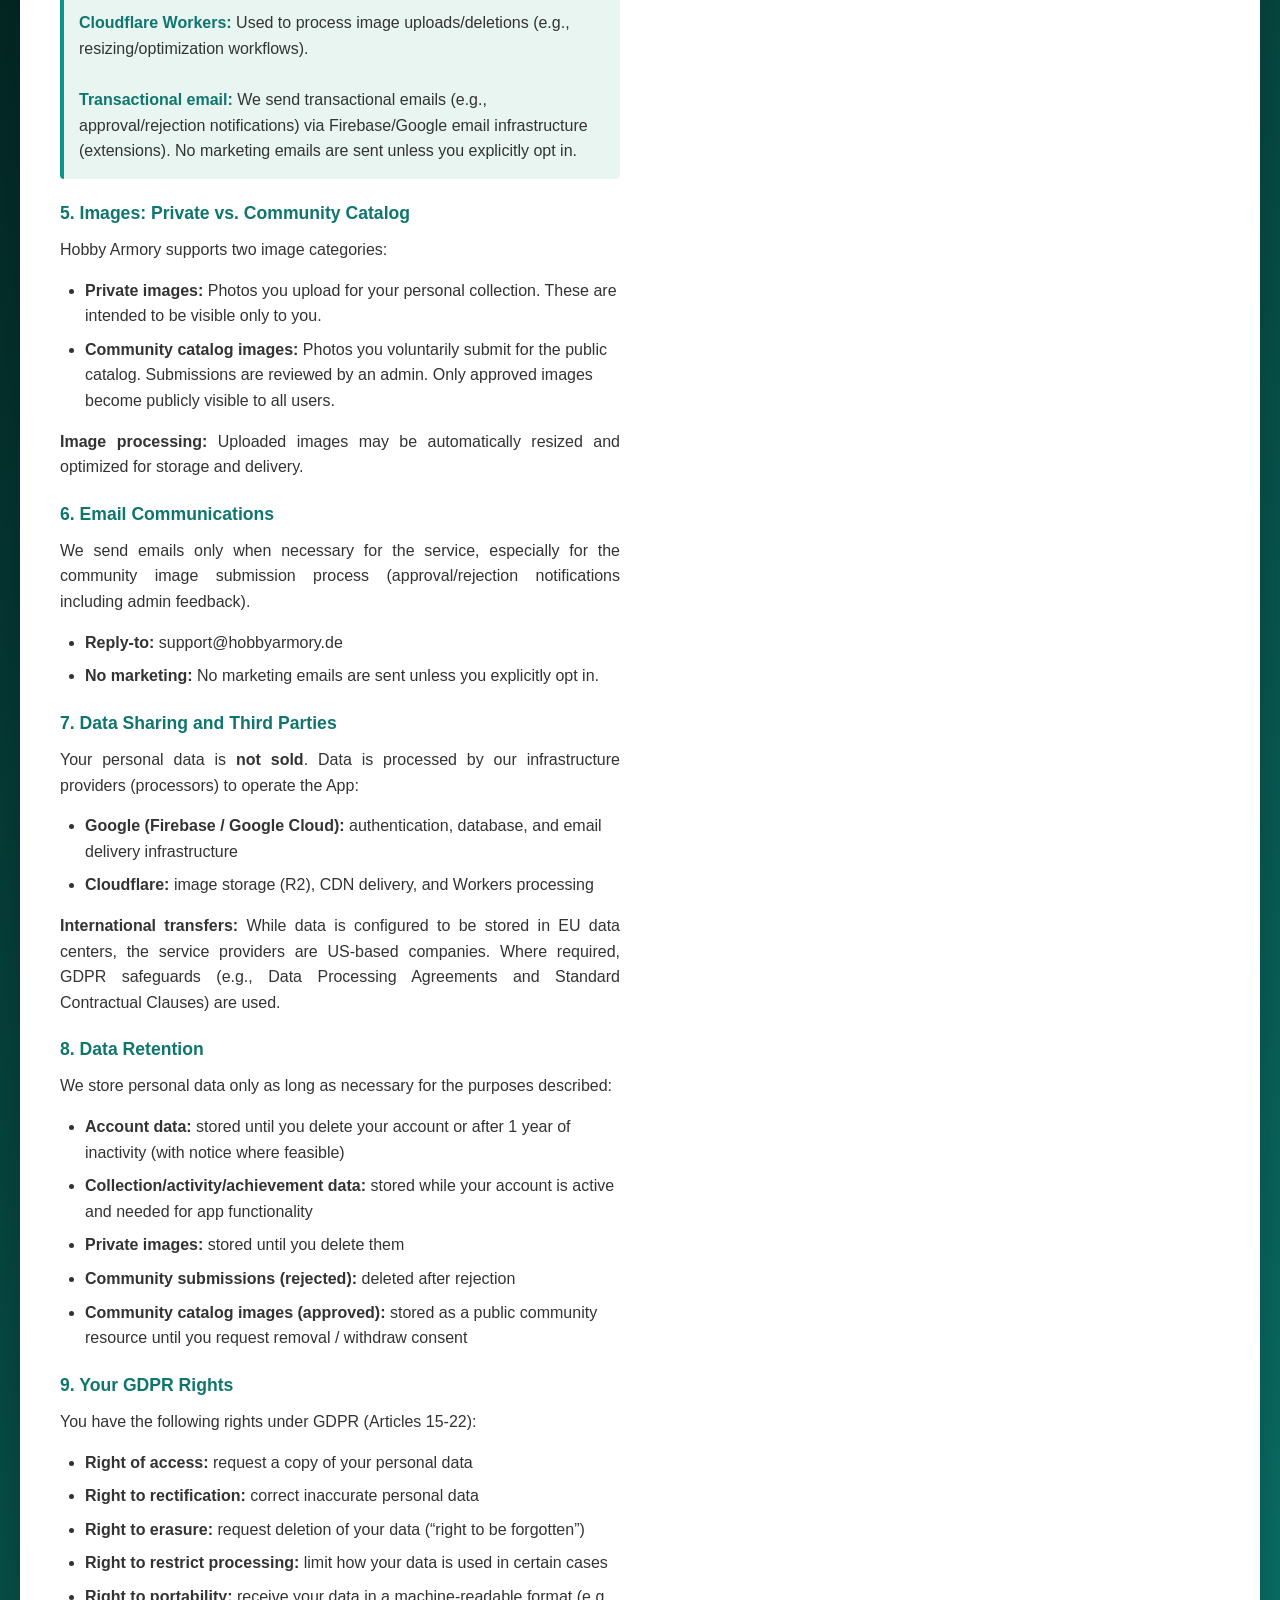
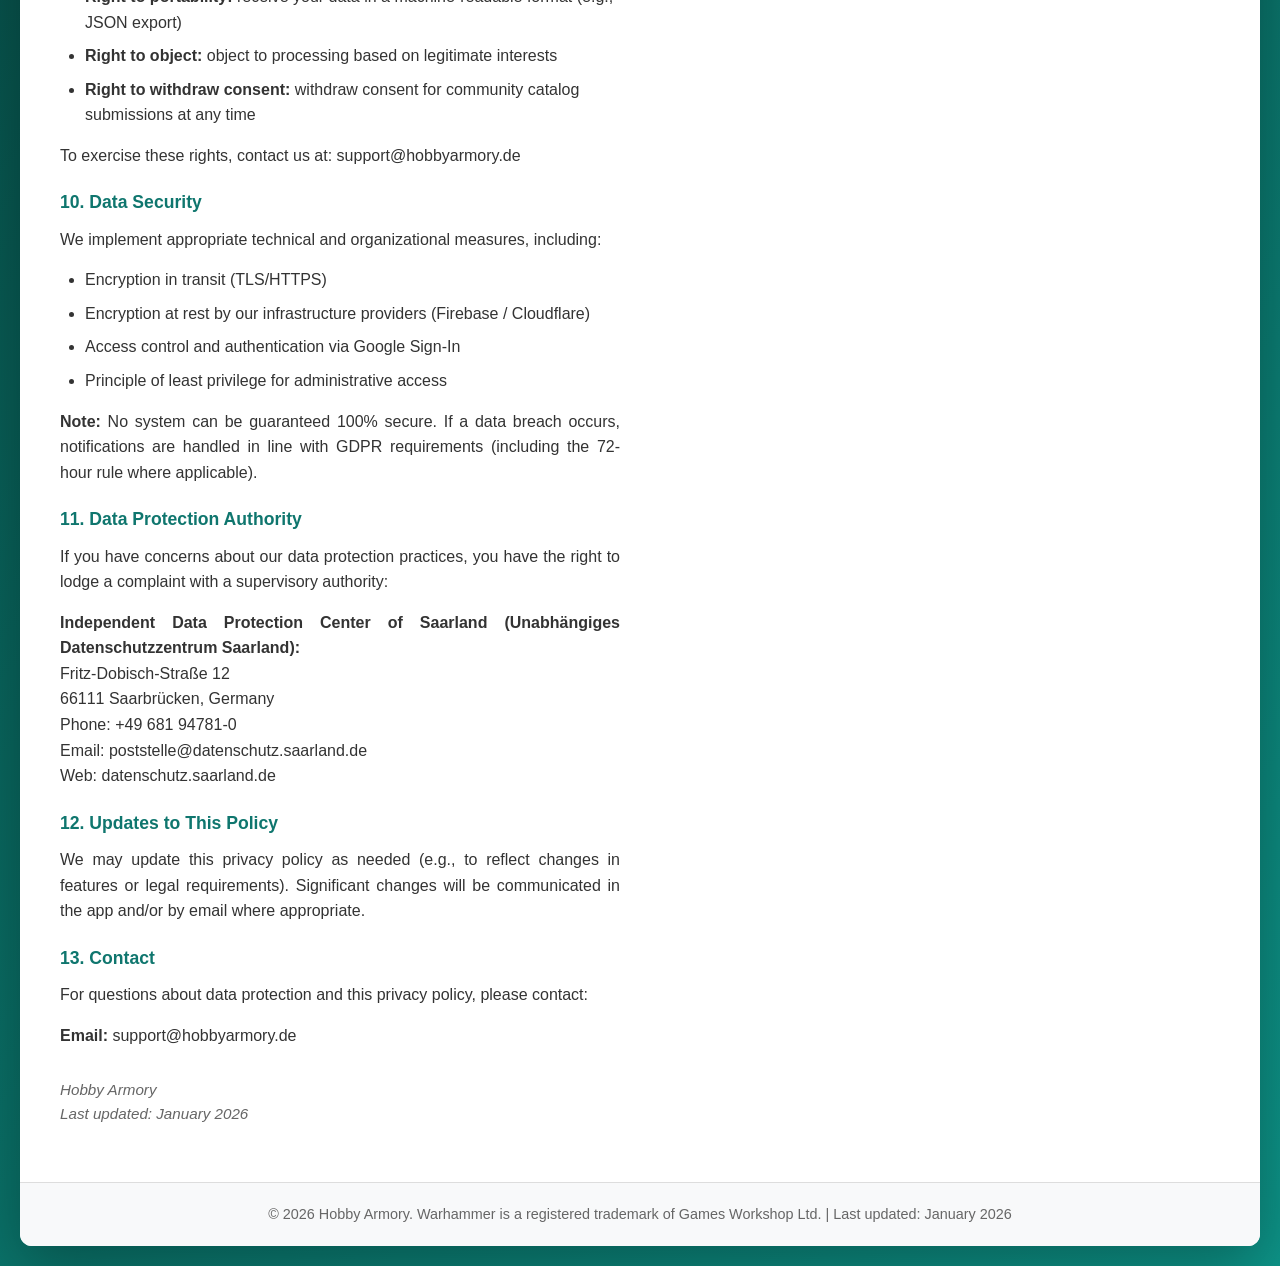
==== commit d6f2e28b: "Update datenschutz.html" ====
--- a/datenschutz.html
+++ b/datenschutz.html
@@ -181,99 +181,106 @@
                 <p><strong>Status:</strong> January 2026</p>
                 
                 <h3>1. Data Controller</h3>
-                <p>Responsible for data processing:</p>
+                <p>Responsible for data processing (Controller):</p>
                 <p>
-                    [Your Full Name]<br>
-                    [Street and House Number]<br>
-                    [Postal Code] [City], Germany<br>
-                    Email: [your-email]@[domain].com
-                </p>
+                    Tim Paulus<br>
+                    c/o Postflex #10266<br>
+                    Emsdettener Str. 10<br>
+                    48268 Greven, Germany<br>
+                    Email: support@hobbyarmory.de
+                </p>
+                <p><strong>Note:</strong> No packages or parcels - acceptance will be refused!</p>
                 
                 <h3>2. Types of Data Processed</h3>
-                <p>When using Hobby Armory, the following data is processed:</p>
-                <ul>
-                    <li><strong>Account Data:</strong> Email address, username, registration date</li>
-                    <li><strong>Authentication Data:</strong> Login credentials (via Email, Google, or Apple)</li>
-                    <li><strong>Collection Data:</strong> Your Warhammer miniature collection information, inventory details, notes</li>
-                    <li><strong>Media Files:</strong> Photos of miniatures you upload to document your collection</li>
-                    <li><strong>Barcode Data:</strong> Data from barcode scans used for product identification</li>
-                    <li><strong>Usage Data:</strong> App usage patterns, feature access logs (anonymized)</li>
-                    <li><strong>Device Data:</strong> Device identifier, app version, operating system (for crash reporting)</li>
+                <p>When using Hobby Armory, the following data may be processed:</p>
+                <ul>
+                    <li><strong>Authentication data:</strong> Email address (via Google Sign-In) and a unique user identifier (Firebase UID)</li>
+                    <li><strong>Collection data:</strong> Miniature sets owned, purchase dates, painting progress status, notes</li>
+                    <li><strong>Activity history:</strong> Hobby activity dates for streak tracking</li>
+                    <li><strong>Achievements / milestones:</strong> Progress data for achievements and goals</li>
+                    <li><strong>Goals & preferences:</strong> Monthly goals and user preferences</li>
+                    <li><strong>Images (user uploads):</strong> Photos of painted miniatures uploaded by you</li>
+                    <li><strong>Technical / usage data:</strong> App version, device/OS information and diagnostic data for stability and crash reporting</li>
                 </ul>
                 
                 <h3>3. Legal Basis for Data Processing</h3>
-                <p>Data processing is based on:</p>
-                <ul>
-                    <li>Your explicit consent (Article 6(1)(a) GDPR)</li>
-                    <li>Fulfillment of the user agreement (Article 6(1)(b) GDPR)</li>
-                    <li>Our legitimate interests in app improvement and security (Article 6(1)(f) GDPR)</li>
+                <p>Data processing is based on the following legal bases (GDPR Article 6):</p>
+                <ul>
+                    <li><strong>Contract performance</strong> (Article 6(1)(b) GDPR): to provide core app functionality (account, collections, progress tracking)</li>
+                    <li><strong>Consent</strong> (Article 6(1)(a) GDPR): for submitting images to the public community catalog and receiving decision emails</li>
+                    <li><strong>Legitimate interests</strong> (Article 6(1)(f) GDPR): fraud prevention, security, service improvement, and crash reporting (where applicable)</li>
                 </ul>
                 
                 <h3>4. Data Storage Locations and Processors</h3>
                 
                 <div class="info-box">
-                    <strong>Google Firebase (Google Cloud Platform):</strong> Your account data, collection information, and user preferences are stored in Google Firebase. Firebase complies with GDPR requirements and offers EU server locations. Data is encrypted in transit and at rest.
-                    <br><br>
-                    <strong>Cloudflare R2:</strong> Photos and media files you upload are stored in Cloudflare R2 object storage. Cloudflare offers GDPR-compliant storage with data centers in the EU. Files are encrypted and accessible only through your authenticated session.
+                    <strong>Google Firebase (Google Cloud Platform):</strong> Authentication (Google Sign-In), user profiles, collection data, activity history, achievements, and preferences are stored using Firebase services (EU region). Data is encrypted in transit and at rest.
+                    <br><br>
+                    <strong>Cloudflare R2 (EU):</strong> Image files you upload are stored in Cloudflare R2 object storage (EU). Images may be delivered via CDN for performance.
+                    <br><br>
+                    <strong>Cloudflare Workers:</strong> Used to process image uploads/deletions (e.g., resizing/optimization workflows).
+                    <br><br>
+                    <strong>Transactional email:</strong> We send transactional emails (e.g., approval/rejection notifications) via Firebase/Google email infrastructure (extensions). No marketing emails are sent unless you explicitly opt in.
                 </div>
                 
-                <h3>5. Camera and Photo Upload</h3>
-                <p>The app requests access to your device camera to:</p>
-                <ul>
-                    <li>Allow you to take photos of your miniatures for collection documentation</li>
-                    <li>Enable barcode scanning for product identification</li>
-                </ul>
-                <p><strong>Important:</strong> Camera access is only used when you actively initiate photo capture or barcode scanning. Photos are only uploaded when you explicitly choose to save them to your collection. You maintain full control over what is photographed and uploaded.</p>
-                
-                <h3>6. Barcode Scanning</h3>
-                <p>The barcode scanning feature:</p>
-                <ul>
-                    <li>Scans product barcodes locally on your device</li>
-                    <li>Uses the data to identify Warhammer products and retrieve product information</li>
-                    <li>Does not send raw barcode data to external servers unless you explicitly save the scanned item to your collection</li>
+                <h3>5. Images: Private vs. Community Catalog</h3>
+                <p>Hobby Armory supports two image categories:</p>
+                <ul>
+                    <li><strong>Private images:</strong> Photos you upload for your personal collection. These are intended to be visible only to you.</li>
+                    <li><strong>Community catalog images:</strong> Photos you voluntarily submit for the public catalog. Submissions are reviewed by an admin. Only approved images become publicly visible to all users.</li>
+                </ul>
+                <p><strong>Image processing:</strong> Uploaded images may be automatically resized and optimized for storage and delivery.</p>
+                
+                <h3>6. Email Communications</h3>
+                <p>We send emails only when necessary for the service, especially for the community image submission process (approval/rejection notifications including admin feedback).</p>
+                <ul>
+                    <li><strong>Reply-to:</strong> support@hobbyarmory.de</li>
+                    <li><strong>No marketing:</strong> No marketing emails are sent unless you explicitly opt in.</li>
                 </ul>
                 
                 <h3>7. Data Sharing and Third Parties</h3>
-                <p>Your personal data is <strong>not sold or shared with third parties</strong>, except:</p>
-                <ul>
-                    <li><strong>Google:</strong> Authentication data (email) is shared with Google when you use Google Sign-In</li>
-                    <li><strong>Apple:</strong> Authentication data is shared with Apple when you use Apple Sign-In</li>
-                    <li><strong>Legal Requirements:</strong> Data may be disclosed if required by law or court order</li>
-                </ul>
-                <p>Your collection data and photos are stored with our cloud providers (Google Firebase and Cloudflare R2) to enable app functionality and synchronization across devices.</p>
+                <p>Your personal data is <strong>not sold</strong>. Data is processed by our infrastructure providers (processors) to operate the App:</p>
+                <ul>
+                    <li><strong>Google (Firebase / Google Cloud):</strong> authentication, database, and email delivery infrastructure</li>
+                    <li><strong>Cloudflare:</strong> image storage (R2), CDN delivery, and Workers processing</li>
+                </ul>
+                <p><strong>International transfers:</strong> While data is configured to be stored in EU data centers, the service providers are US-based companies. Where required, GDPR safeguards (e.g., Data Processing Agreements and Standard Contractual Clauses) are used.</p>
                 
                 <h3>8. Data Retention</h3>
-                <p>Your data is retained as long as you actively use the app. Account deletion:</p>
-                <ul>
-                    <li>You can delete your account at any time in the app settings</li>
-                    <li>After deletion, all your data is permanently and irreversibly removed from our systems</li>
-                    <li>After 6 months of inactivity, accounts may be automatically deleted (you will receive an email notification before this happens)</li>
+                <p>We store personal data only as long as necessary for the purposes described:</p>
+                <ul>
+                    <li><strong>Account data:</strong> stored until you delete your account or after 1 year of inactivity (with notice where feasible)</li>
+                    <li><strong>Collection/activity/achievement data:</strong> stored while your account is active and needed for app functionality</li>
+                    <li><strong>Private images:</strong> stored until you delete them</li>
+                    <li><strong>Community submissions (rejected):</strong> deleted after rejection</li>
+                    <li><strong>Community catalog images (approved):</strong> stored as a public community resource until you request removal / withdraw consent</li>
                 </ul>
                 
                 <h3>9. Your GDPR Rights</h3>
-                <p>You have the following rights under GDPR:</p>
-                <ul>
-                    <li><strong>Right of Access:</strong> Request a copy of your personal data</li>
-                    <li><strong>Right to Rectification:</strong> Correct inaccurate personal data</li>
-                    <li><strong>Right to Erasure:</strong> Request deletion of your data (&quot;right to be forgotten&quot;)</li>
-                    <li><strong>Right to Restrict Processing:</strong> Limit how your data is used</li>
-                    <li><strong>Right to Portability:</strong> Receive your data in a machine-readable format</li>
-                    <li><strong>Right to Object:</strong> Object to certain types of data processing</li>
-                </ul>
-                <p>To exercise these rights, contact us at: [your-email]@[domain].com</p>
+                <p>You have the following rights under GDPR (Articles 15-22):</p>
+                <ul>
+                    <li><strong>Right of access:</strong> request a copy of your personal data</li>
+                    <li><strong>Right to rectification:</strong> correct inaccurate personal data</li>
+                    <li><strong>Right to erasure:</strong> request deletion of your data (“right to be forgotten”)</li>
+                    <li><strong>Right to restrict processing:</strong> limit how your data is used in certain cases</li>
+                    <li><strong>Right to portability:</strong> receive your data in a machine-readable format (e.g., JSON export)</li>
+                    <li><strong>Right to object:</strong> object to processing based on legitimate interests</li>
+                    <li><strong>Right to withdraw consent:</strong> withdraw consent for community catalog submissions at any time</li>
+                </ul>
+                <p>To exercise these rights, contact us at: support@hobbyarmory.de</p>
                 
                 <h3>10. Data Security</h3>
-                <p>We implement industry-standard security measures:</p>
-                <ul>
-                    <li>End-to-end encryption for sensitive data in transit</li>
-                    <li>Encryption at rest for data stored in Firebase and R2</li>
-                    <li>Secure authentication via OAuth 2.0 (Google, Apple, Email)</li>
-                    <li>Regular security updates and maintenance</li>
-                    <li>No storage of passwords in plain text</li>
-                </ul>
+                <p>We implement appropriate technical and organizational measures, including:</p>
+                <ul>
+                    <li>Encryption in transit (TLS/HTTPS)</li>
+                    <li>Encryption at rest by our infrastructure providers (Firebase / Cloudflare)</li>
+                    <li>Access control and authentication via Google Sign-In</li>
+                    <li>Principle of least privilege for administrative access</li>
+                </ul>
+                <p><strong>Note:</strong> No system can be guaranteed 100% secure. If a data breach occurs, notifications are handled in line with GDPR requirements (including the 72-hour rule where applicable).</p>
                 
                 <h3>11. Data Protection Authority</h3>
-                <p>If you have concerns about our data protection practices, you have the right to lodge a complaint with a data protection authority:</p>
+                <p>If you have concerns about our data protection practices, you have the right to lodge a complaint with a supervisory authority:</p>
                 <p>
                     <strong>Independent Data Protection Center of Saarland (Unabhängiges Datenschutzzentrum Saarland):</strong><br>
                     Fritz-Dobisch-Straße 12<br>
@@ -284,14 +291,14 @@
                 </p>
                 
                 <h3>12. Updates to This Policy</h3>
-                <p>We reserve the right to modify this privacy policy as needed. Significant changes will be communicated to you via the app and/or email.</p>
+                <p>We may update this privacy policy as needed (e.g., to reflect changes in features or legal requirements). Significant changes will be communicated in the app and/or by email where appropriate.</p>
                 
                 <h3>13. Contact</h3>
                 <p>For questions about data protection and this privacy policy, please contact:</p>
-                <p><strong>Email:</strong> [your-email]@[domain].com</p>
+                <p><strong>Email:</strong> support@hobbyarmory.de</p>
                 
                 <p style="margin-top: 30px; font-size: 0.95em; color: #666;">
-                    <em>Hobby Armory - Beta Version 1.0</em><br>
+                    <em>Hobby Armory</em><br>
                     <em>Last updated: January 2026</em>
                 </p>
             </div>
@@ -302,98 +309,106 @@
                 <p><strong>Stand:</strong> Januar 2026</p>
                 
                 <h3>1. Verantwortlicher für die Datenverarbeitung</h3>
+                <p>Verantwortlich (Art. 4 Nr. 7 DSGVO):</p>
                 <p>
-                    [Dein vollständiger Name]<br>
-                    [Straße und Hausnummer]<br>
-                    [PLZ] [Ort], Deutschland<br>
-                    E-Mail: [deine-email]@[domain].com
-                </p>
+                    Tim Paulus<br>
+                    c/o Postflex #10266<br>
+                    Emsdettener Str. 10<br>
+                    48268 Greven, Deutschland<br>
+                    E-Mail: support@hobbyarmory.de
+                </p>
+                <p><strong>Hinweis:</strong> Keine Pakete oder Päckchen - Annahme wird verweigert!</p>
                 
                 <h3>2. Arten der verarbeiteten Daten</h3>
-                <p>Bei der Nutzung von Hobby Armory werden folgende Daten verarbeitet:</p>
-                <ul>
-                    <li><strong>Kontodaten:</strong> E-Mail-Adresse, Benutzername, Registrierungsdatum</li>
-                    <li><strong>Authentifizierungsdaten:</strong> Anmeldedaten (via E-Mail, Google oder Apple)</li>
-                    <li><strong>Sammlungsdaten:</strong> Informationen zu Ihrer Warhammer-Miniaturen-Sammlung, Bestandsdetails, Notizen</li>
-                    <li><strong>Mediendateien:</strong> Fotos von Miniaturen, die Sie hochladen, um Ihre Sammlung zu dokumentieren</li>
-                    <li><strong>Barcode-Daten:</strong> Daten von Barcode-Scans zur Produktidentifikation</li>
-                    <li><strong>Nutzungsdaten:</strong> Nutzungsmuster der App, Funktionszugriffsprotokolle (anonymisiert)</li>
-                    <li><strong>Gerätedaten:</strong> Gerätekennung, App-Version, Betriebssystem (für Absturzberichte)</li>
+                <p>Bei der Nutzung von Hobby Armory können insbesondere folgende Daten verarbeitet werden:</p>
+                <ul>
+                    <li><strong>Authentifizierungsdaten:</strong> E-Mail-Adresse (über Google Sign-In) und eine eindeutige Nutzerkennung (Firebase UID)</li>
+                    <li><strong>Sammlungsdaten:</strong> Besitzte Miniaturen/Sets, Kaufdaten, Malfortschritt, Notizen</li>
+                    <li><strong>Aktivitätsverlauf:</strong> Hobby-Aktivitäten (Datum) zur Streak-/Serien-Berechnung</li>
+                    <li><strong>Erfolge / Meilensteine:</strong> Fortschrittsdaten zu Achievements und Zielen</li>
+                    <li><strong>Ziele & Einstellungen:</strong> Monatsziele und Präferenzen</li>
+                    <li><strong>Bilder (Uploads):</strong> Von Ihnen hochgeladene Fotos bemalter Miniaturen</li>
+                    <li><strong>Technische-/Nutzungsdaten:</strong> App-Version, Geräte-/OS-Informationen und Diagnosedaten zur Stabilität und Crash-Analyse</li>
                 </ul>
                 
                 <h3>3. Rechtsgrundlage für die Datenverarbeitung</h3>
-                <p>Die Datenverarbeitung basiert auf:</p>
-                <ul>
-                    <li>Ihrer ausdrücklichen Zustimmung (Artikel 6 Abs. 1 lit. a DSGVO)</li>
-                    <li>Erfüllung des Nutzungsvertrags (Artikel 6 Abs. 1 lit. b DSGVO)</li>
-                    <li>Unseren berechtigten Interessen an App-Verbesserung und Sicherheit (Artikel 6 Abs. 1 lit. f DSGVO)</li>
+                <p>Die Verarbeitung erfolgt auf Basis folgender Rechtsgrundlagen (Art. 6 DSGVO):</p>
+                <ul>
+                    <li><strong>Vertragserfüllung</strong> (Art. 6 Abs. 1 lit. b DSGVO): für Kernfunktionen (Account, Sammlung, Fortschritt)</li>
+                    <li><strong>Einwilligung</strong> (Art. 6 Abs. 1 lit. a DSGVO): für Einsendungen in den öffentlichen Community-Katalog und Entscheidungs-E-Mails</li>
+                    <li><strong>Berechtigtes Interesse</strong> (Art. 6 Abs. 1 lit. f DSGVO): Betrugsprävention, Sicherheit, Serviceverbesserung und Crash-Reporting (soweit anwendbar)</li>
                 </ul>
                 
                 <h3>4. Speicherorte und Datenverarbeiter</h3>
                 
                 <div class="info-box">
-                    <strong>Google Firebase (Google Cloud Platform):</strong> Ihre Kontodaten, Sammlungsinformationen und Benutzereinstellungen werden in Google Firebase gespeichert. Firebase erfüllt die DSGVO-Anforderungen und bietet EU-Serverstandorte. Daten sind bei Transport und Speicherung verschlüsselt.
-                    <br><br>
-                    <strong>Cloudflare R2:</strong> Fotos und Mediendateien, die Sie hochladen, werden im Cloudflare R2 Objektspeicher gespeichert. Cloudflare bietet DSGVO-konformen Speicher mit Rechenzentren in der EU. Dateien sind verschlüsselt und nur über Ihre authentifizierte Sitzung zugänglich.
+                    <strong>Google Firebase (Google Cloud Platform):</strong> Authentifizierung (Google Sign-In), Nutzerprofil, Sammlungsdaten, Aktivitätsverlauf, Erfolge sowie Einstellungen werden über Firebase-Dienste (Region EU) verarbeitet. Daten werden bei Transport und Speicherung verschlüsselt.
+                    <br><br>
+                    <strong>Cloudflare R2 (EU):</strong> Bilddateien, die Sie hochladen, werden in Cloudflare R2 (EU) gespeichert und ggf. über ein CDN ausgeliefert.
+                    <br><br>
+                    <strong>Cloudflare Workers:</strong> Verarbeitungsschritte rund um Bild-Upload/-Löschung (z. B. Resize/Optimierung Workflows).
+                    <br><br>
+                    <strong>Transaktions-E-Mails:</strong> Benachrichtigungen (z. B. Annahme/Ablehnung von Community-Einsendungen) werden über Firebase/Google-E-Mail-Infrastruktur versendet. Keine Marketing-E-Mails ohne Opt-in.
                 </div>
                 
-                <h3>5. Kamera und Fotofreigabe</h3>
-                <p>Die App fordert Zugriff auf Ihre Gerätekamera an, um:</p>
-                <ul>
-                    <li>Sie Fotos Ihrer Miniaturen zur Dokumentation Ihrer Sammlung aufnehmen zu lassen</li>
-                    <li>Barcode-Scans zur Produktidentifikation zu ermöglichen</li>
-                </ul>
-                <p><strong>Wichtig:</strong> Der Kamerazugriff wird nur verwendet, wenn Sie aktiv einen Fotoaufnahme- oder Barcode-Scan initiieren. Fotos werden nur hochgeladen, wenn Sie sie explizit in Ihrer Sammlung speichern. Sie haben volle Kontrolle darüber, was fotografiert und hochgeladen wird.</p>
-                
-                <h3>6. Barcode-Scanning</h3>
-                <p>Die Barcode-Scanning-Funktion:</p>
-                <ul>
-                    <li>Scannt Produktbarcodes lokal auf Ihrem Gerät</li>
-                    <li>Verwendet die Daten zur Identifikation von Warhammer-Produkten und zum Abrufen von Produktinformationen</li>
-                    <li>Sendet Barcode-Rohdaten nicht an externe Server, es sei denn, Sie speichern das gescannte Artikel explizit in Ihrer Sammlung</li>
+                <h3>5. Bilder: Privat vs. Community-Katalog</h3>
+                <p>Hobby Armory kennt zwei Bild-Kategorien:</p>
+                <ul>
+                    <li><strong>Private Bilder:</strong> Fotos für Ihre persönliche Sammlung (nur für Sie vorgesehen).</li>
+                    <li><strong>Community-Katalog Bilder:</strong> Freiwillige Einsendungen für den öffentlichen Katalog. Einsendungen werden manuell geprüft; nur genehmigte Bilder sind für alle Nutzer sichtbar.</li>
+                </ul>
+                <p><strong>Bildverarbeitung:</strong> Hochgeladene Bilder können automatisch skaliert und optimiert werden.</p>
+                
+                <h3>6. E-Mail-Kommunikation</h3>
+                <p>Wir versenden E-Mails nur, wenn es für die Nutzung erforderlich ist, insbesondere im Zusammenhang mit Community-Bild-Einsendungen (Annahme/Ablehnung inkl. Feedback).</p>
+                <ul>
+                    <li><strong>Reply-to:</strong> support@hobbyarmory.de</li>
+                    <li><strong>Kein Marketing:</strong> Es werden keine Marketing-E-Mails versendet, sofern Sie nicht ausdrücklich zugestimmt haben.</li>
                 </ul>
                 
                 <h3>7. Datenweitergabe und Dritte</h3>
-                <p>Ihre personenbezogenen Daten werden <strong>nicht an Dritte verkauft oder weitergegeben</strong>, außer:</p>
-                <ul>
-                    <li><strong>Google:</strong> Authentifizierungsdaten (E-Mail) werden bei Google Sign-In an Google weitergegeben</li>
-                    <li><strong>Apple:</strong> Authentifizierungsdaten werden bei Apple Sign-In an Apple weitergegeben</li>
-                    <li><strong>Gesetzliche Anforderungen:</strong> Daten können offengelegt werden, wenn dies gesetzlich vorgeschrieben oder per Gerichtsbeschluss angefordert wird</li>
-                </ul>
-                <p>Ihre Sammlungsdaten und Fotos werden bei unseren Cloud-Anbietern (Google Firebase und Cloudflare R2) gespeichert, um die App-Funktionalität und Synchronisierung zwischen Geräten zu ermöglichen.</p>
+                <p>Ihre personenbezogenen Daten werden <strong>nicht verkauft</strong>. Zur Bereitstellung der App werden Daten durch unsere Auftragsverarbeiter verarbeitet:</p>
+                <ul>
+                    <li><strong>Google (Firebase / Google Cloud):</strong> Authentifizierung, Datenbank, E-Mail-Infrastruktur</li>
+                    <li><strong>Cloudflare:</strong> Bildspeicherung (R2), CDN-Auslieferung, Workers-Verarbeitung</li>
+                </ul>
+                <p><strong>Internationale Datenübermittlungen:</strong> Auch wenn die Speicherung in EU-Rechenzentren konfiguriert ist, werden die Dienste von US-Unternehmen betrieben. Soweit erforderlich werden DSGVO-Schutzmechanismen (z. B. Auftragsverarbeitungsverträge und Standardvertragsklauseln) eingesetzt.</p>
                 
                 <h3>8. Datenspeicherung</h3>
-                <p>Ihre Daten werden solange gespeichert, wie Sie die App aktiv nutzen. Kontolöschung:</p>
-                <ul>
-                    <li>Sie können Ihr Konto jederzeit in den App-Einstellungen löschen</li>
-                    <li>Nach der Löschung werden alle Ihre Daten dauerhaft und unwiderruflich aus unseren Systemen entfernt</li>
-                    <li>Nach 6 Monaten Inaktivität können Konten automatisch gelöscht werden (Sie erhalten vorher eine E-Mail-Benachrichtigung)</li>
+                <p>Wir speichern personenbezogene Daten nur so lange wie erforderlich:</p>
+                <ul>
+                    <li><strong>Account-Daten:</strong> bis zur Kontolöschung oder nach 3 Jahren Inaktivität (mit Benachrichtigung, soweit möglich)</li>
+                    <li><strong>Sammlungs-/Aktivitäts-/Erfolgsdaten:</strong> solange Ihr Konto aktiv ist bzw. für die App-Funktionen benötigt wird</li>
+                    <li><strong>Private Bilder:</strong> bis Sie diese löschen</li>
+                    <li><strong>Abgelehnte Community-Einsendungen:</strong> Löschung nach Ablehnung</li>
+                    <li><strong>Genehmigte Katalogbilder:</strong> als öffentliche Community-Ressource bis zu Ihrem Entfernen/Widerruf der Einwilligung</li>
                 </ul>
                 
                 <h3>9. Ihre DSGVO-Rechte</h3>
-                <p>Sie haben folgende Rechte gemäß DSGVO:</p>
-                <ul>
-                    <li><strong>Auskunftsrecht:</strong> Fordern Sie eine Kopie Ihrer personenbezogenen Daten an</li>
-                    <li><strong>Recht auf Berichtigung:</strong> Korrigieren Sie ungenaue personenbezogene Daten</li>
-                    <li><strong>Recht auf Löschung:</strong> Fordern Sie die Löschung Ihrer Daten an (&quot;Recht auf Vergessenwerden&quot;)</li>
-                    <li><strong>Recht auf Einschränkung der Verarbeitung:</strong> Beschränken Sie, wie Ihre Daten verwendet werden</li>
-                    <li><strong>Recht auf Datenportabilität:</strong> Erhalten Sie Ihre Daten in einem maschinenlesbaren Format</li>
-                    <li><strong>Widerspruchsrecht:</strong> Widersprechen Sie bestimmten Arten der Datenverarbeitung</li>
-                </ul>
-                <p>Um diese Rechte geltend zu machen, kontaktieren Sie uns unter: [deine-email]@[domain].com</p>
+                <p>Sie haben insbesondere folgende Rechte (Art. 15-22 DSGVO):</p>
+                <ul>
+                    <li><strong>Auskunft:</strong> Kopie Ihrer personenbezogenen Daten</li>
+                    <li><strong>Berichtigung:</strong> Korrektur unrichtiger Daten</li>
+                    <li><strong>Löschung:</strong> Löschung Ihrer Daten („Recht auf Vergessenwerden“)</li>
+                    <li><strong>Einschränkung:</strong> Einschränkung der Verarbeitung in bestimmten Fällen</li>
+                    <li><strong>Datenübertragbarkeit:</strong> Bereitstellung Ihrer Daten in einem maschinenlesbaren Format (z. B. JSON Export)</li>
+                    <li><strong>Widerspruch:</strong> Widerspruch gegen Verarbeitung auf Basis berechtigter Interessen</li>
+                    <li><strong>Widerruf Einwilligung:</strong> Widerruf der Einwilligung für Community-Katalog-Einsendungen jederzeit möglich</li>
+                </ul>
+                <p>Zur Ausübung Ihrer Rechte: support@hobbyarmory.de</p>
                 
                 <h3>10. Datensicherheit</h3>
-                <p>Wir implementieren branchenübliche Sicherheitsmaßnahmen:</p>
-                <ul>
-                    <li>Ende-zu-Ende-Verschlüsselung für sensible Daten während des Transports</li>
-                    <li>Verschlüsselung im Ruhezustand für Daten, die in Firebase und R2 gespeichert werden</li>
-                    <li>Sichere Authentifizierung über OAuth 2.0 (Google, Apple, E-Mail)</li>
-                    <li>Regelmäßige Sicherheitsupdates und Wartung</li>
-                    <li>Keine Speicherung von Passwörtern im Klartext</li>
-                </ul>
+                <p>Wir setzen angemessene technische und organisatorische Maßnahmen ein, z. B.:</p>
+                <ul>
+                    <li>Verschlüsselung bei der Übertragung (TLS/HTTPS)</li>
+                    <li>Verschlüsselung im Ruhezustand durch die Infrastruktur-Anbieter (Firebase / Cloudflare)</li>
+                    <li>Zugriffsschutz und Authentifizierung über Google Sign-In</li>
+                    <li>Minimierung administrativer Zugriffe (Need-to-know)</li>
+                </ul>
+                <p><strong>Hinweis:</strong> Absolute Sicherheit ist nicht möglich. Bei Datenschutzvorfällen erfolgt eine Benachrichtigung im Rahmen der DSGVO (u. a. 72-Stunden-Regel, soweit anwendbar).</p>
                 
                 <h3>11. Datenschutz-Aufsichtsbehörde</h3>
-                <p>Wenn Sie Bedenken bezüglich unserer Datenschutzpraktiken haben, haben Sie das Recht, eine Beschwerde bei einer Datenschutz-Aufsichtsbehörde einzureichen:</p>
+                <p>Sie haben das Recht, eine Beschwerde bei einer Datenschutz-Aufsichtsbehörde einzureichen, z. B.:</p>
                 <p>
                     <strong>Unabhängiges Datenschutzzentrum Saarland:</strong><br>
                     Fritz-Dobisch-Straße 12<br>
@@ -404,14 +419,14 @@
                 </p>
                 
                 <h3>12. Aktualisierungen dieser Richtlinie</h3>
-                <p>Wir behalten uns vor, diese Datenschutzerklärung bei Bedarf zu ändern. Wesentliche Änderungen werden Ihnen über die App und/oder E-Mail mitgeteilt.</p>
+                <p>Wir behalten uns vor, diese Datenschutzerklärung anzupassen (z. B. bei Feature-Änderungen oder rechtlichen Anforderungen). Wesentliche Änderungen teilen wir Ihnen über die App und/oder per E-Mail mit, soweit angemessen.</p>
                 
                 <h3>13. Kontakt</h3>
                 <p>Bei Fragen zum Datenschutz und dieser Datenschutzerklärung kontaktieren Sie uns bitte unter:</p>
-                <p><strong>E-Mail:</strong> [deine-email]@[domain].com</p>
+                <p><strong>E-Mail:</strong> support@hobbyarmory.de</p>
                 
                 <p style="margin-top: 30px; font-size: 0.95em; color: #666;">
-                    <em>Hobby Armory - Beta Version 1.0</em><br>
+                    <em>Hobby Armory</em><br>
                     <em>Zuletzt aktualisiert: Januar 2026</em>
                 </p>
             </div>
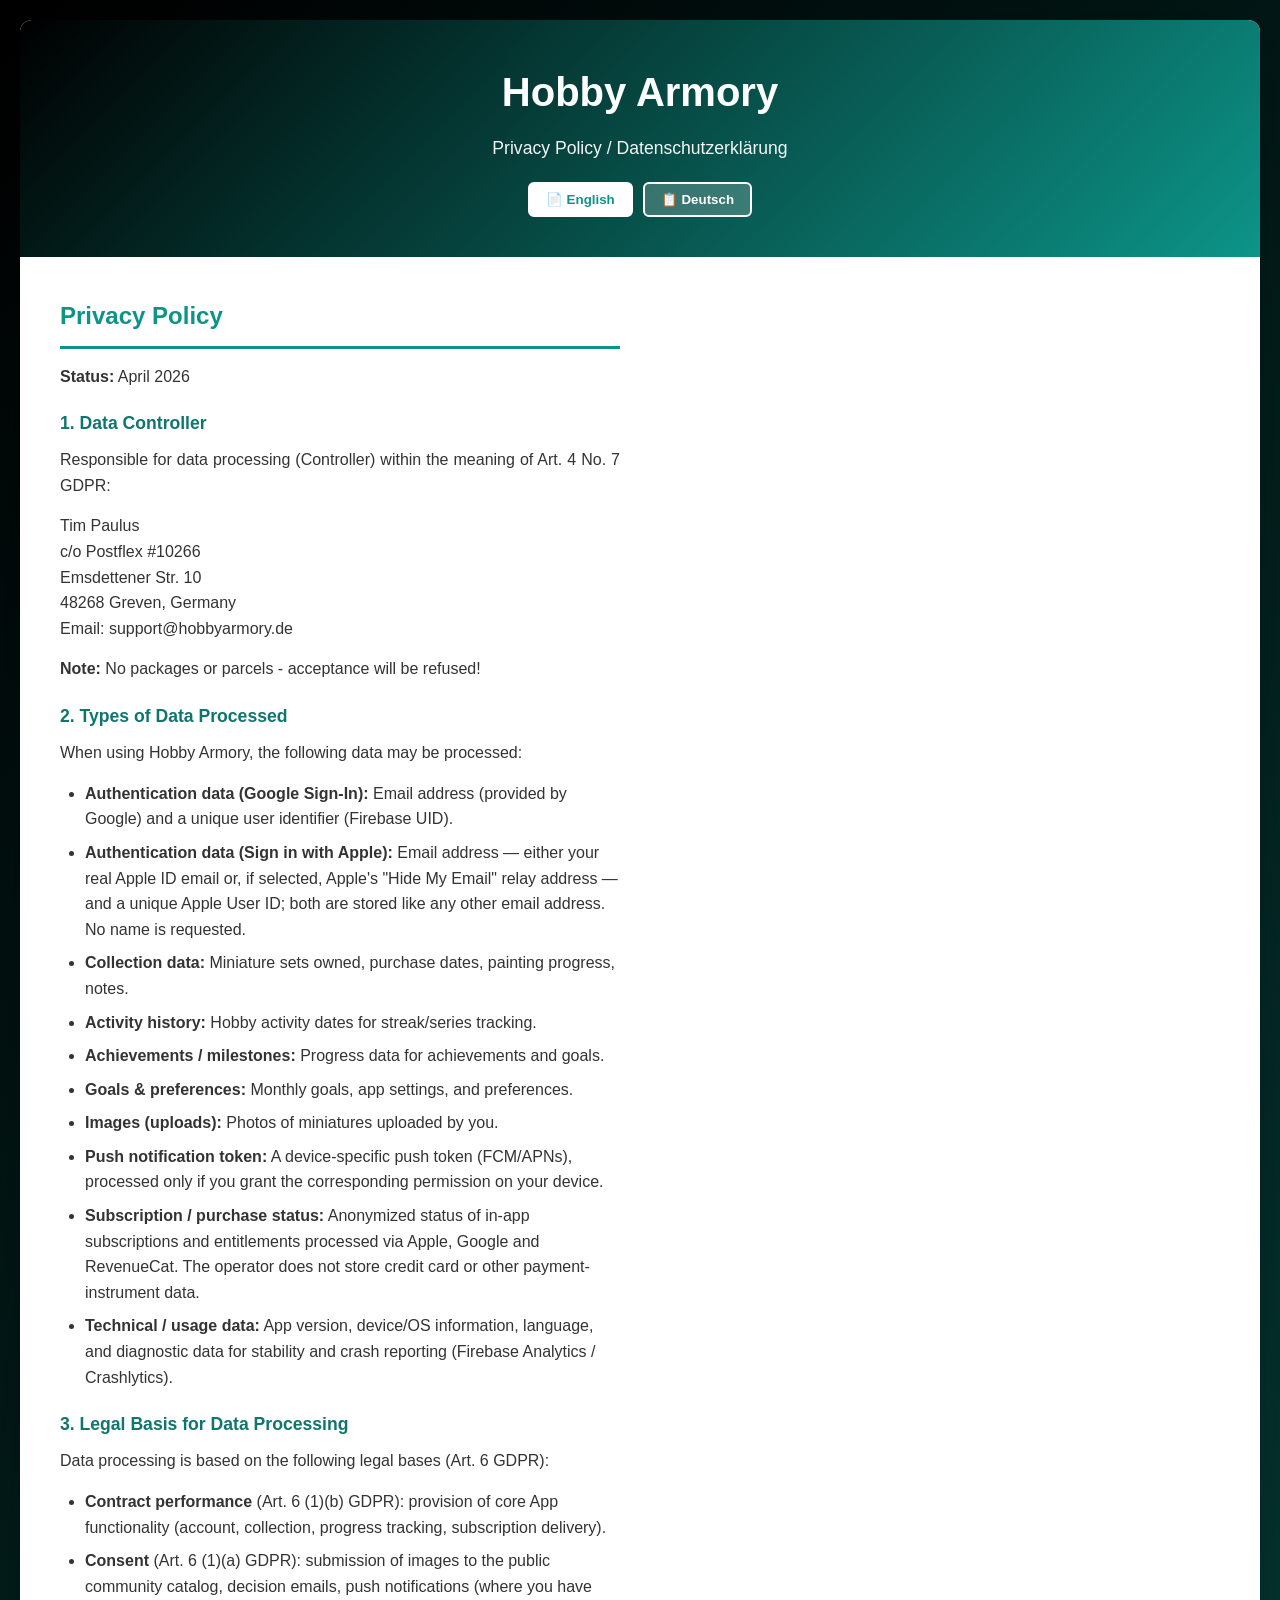
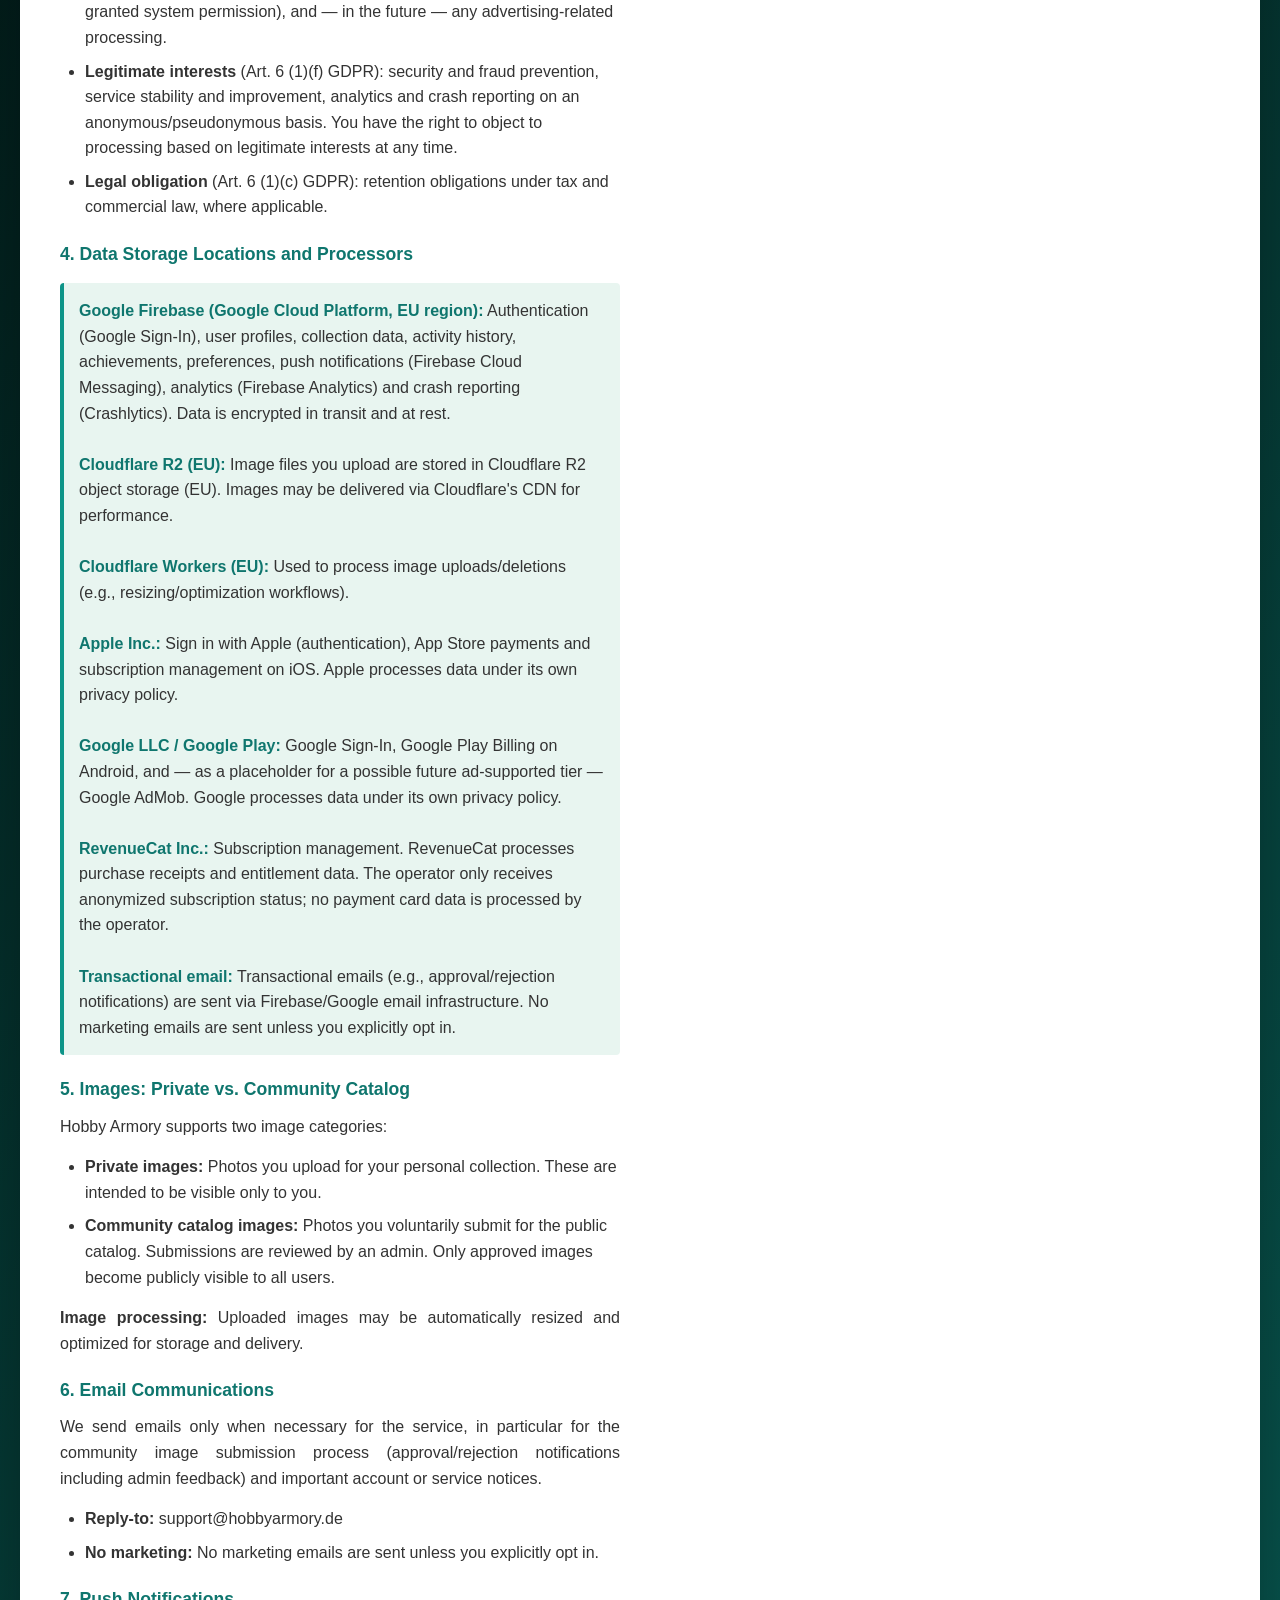
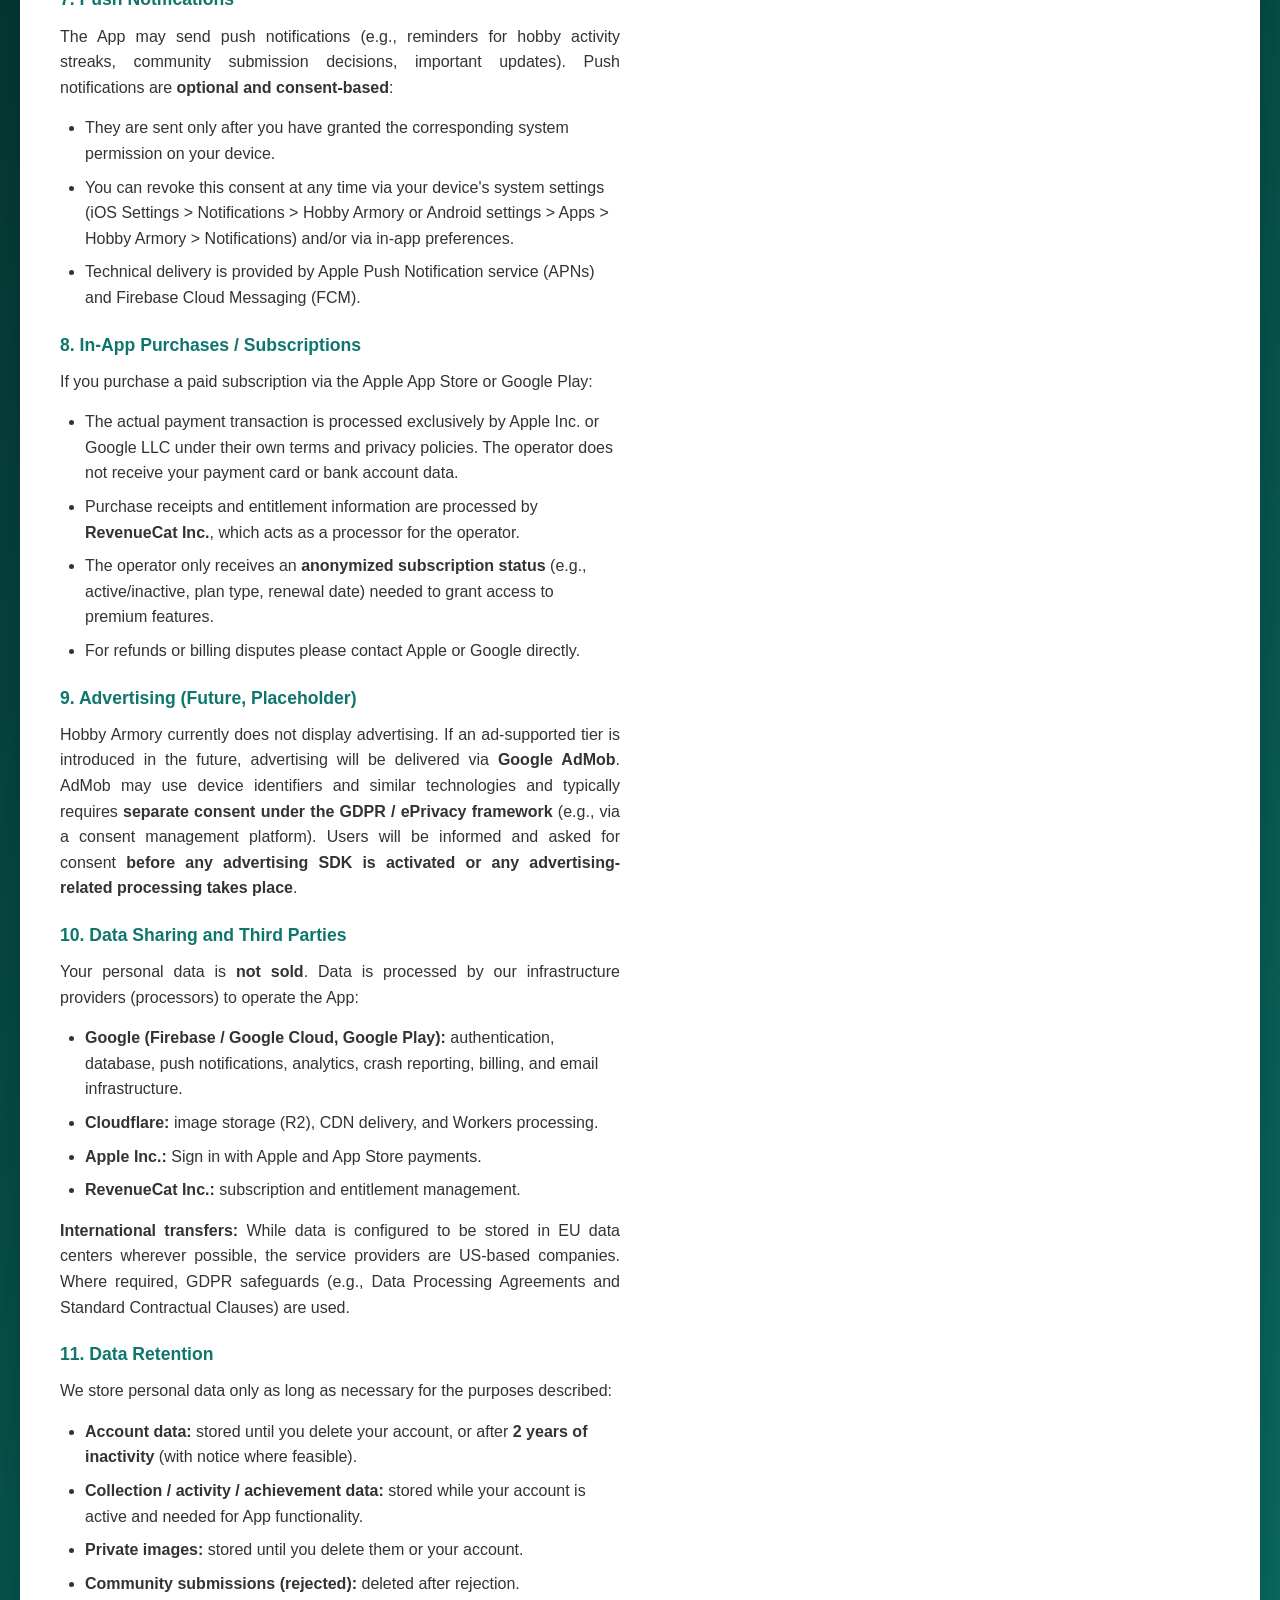
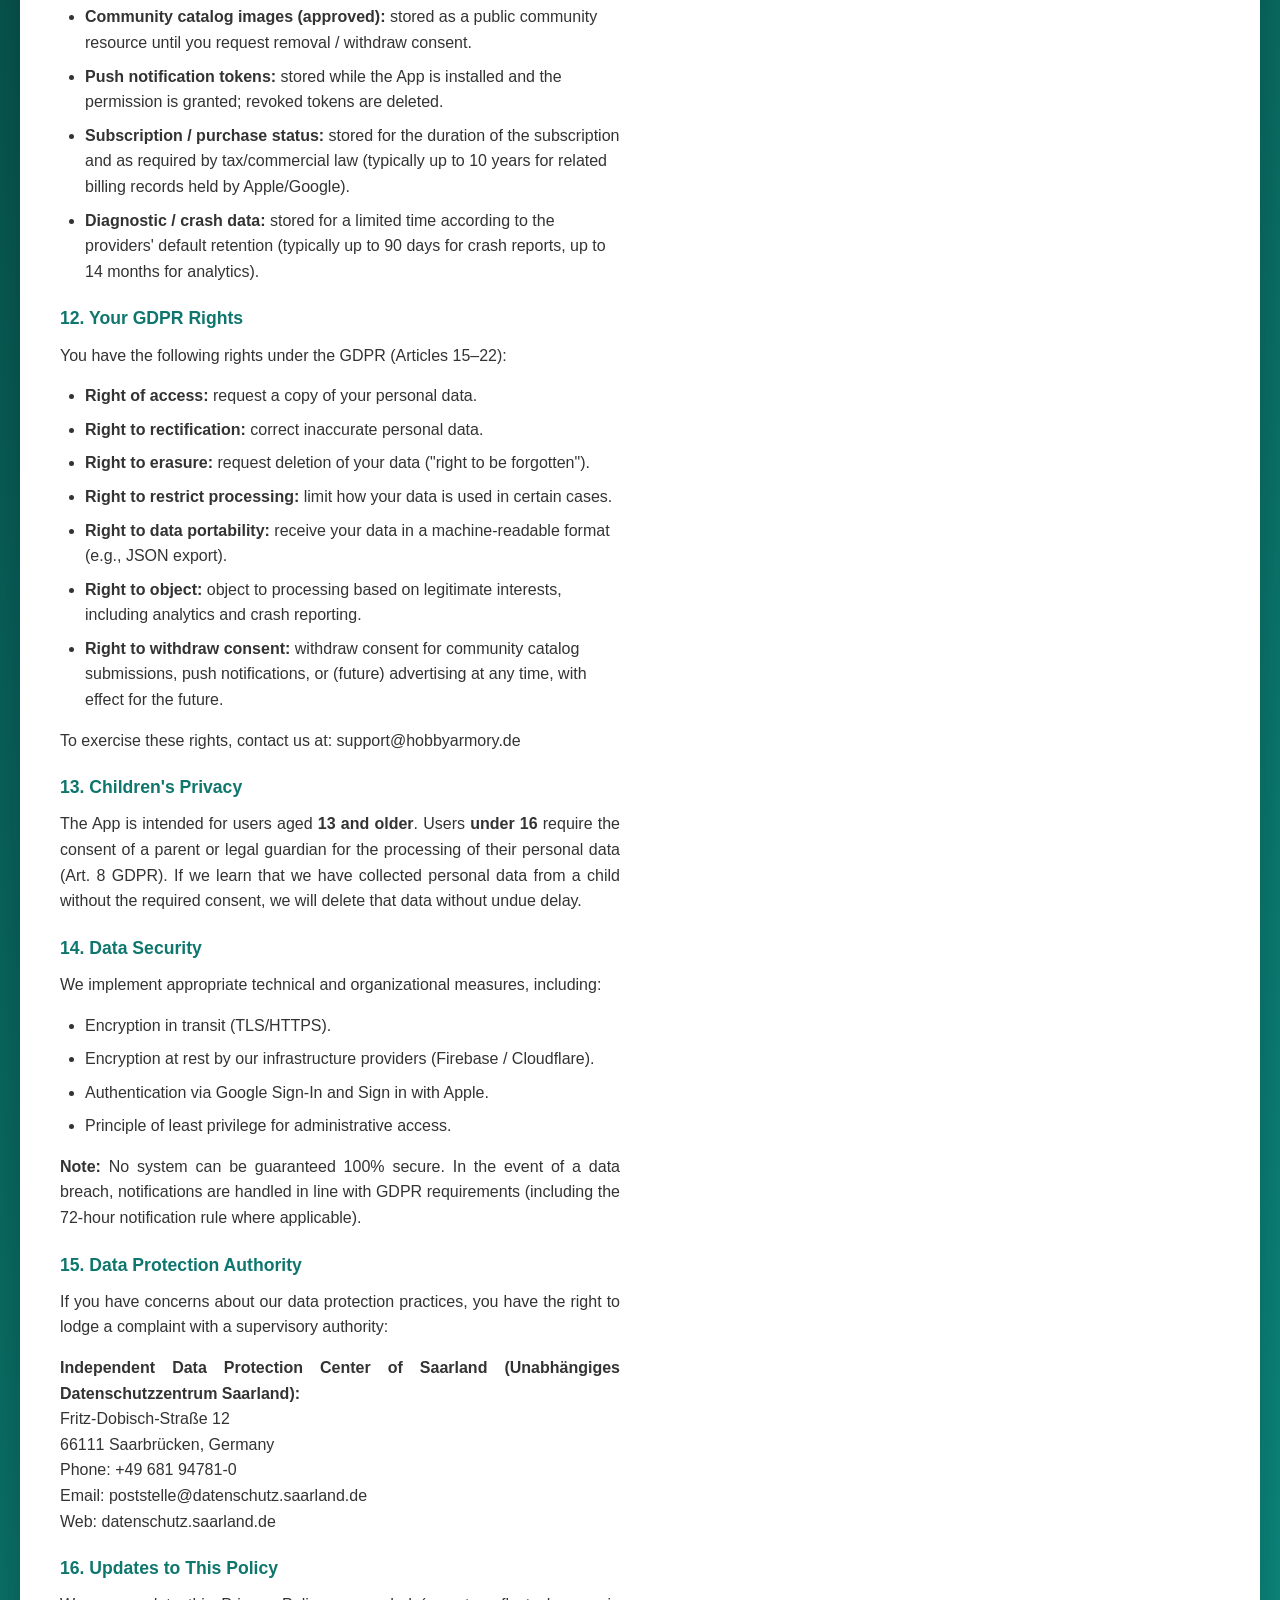
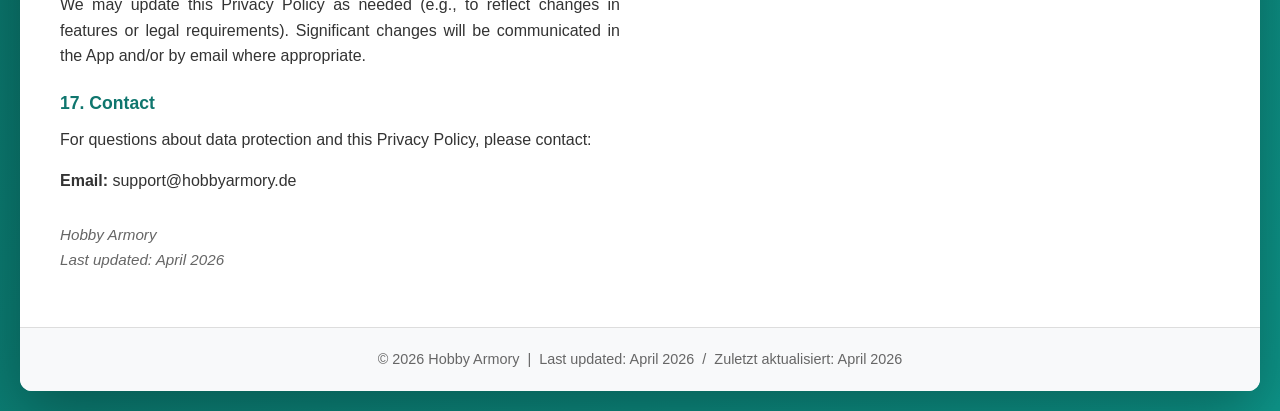
==== commit 3b4132ab: "Add files via upload" ====
--- a/datenschutz.html
+++ b/datenschutz.html
@@ -178,10 +178,10 @@
             <!-- ENGLISH VERSION -->
             <div id="english" class="section active">
                 <h2>Privacy Policy</h2>
-                <p><strong>Status:</strong> January 2026</p>
+                <p><strong>Status:</strong> April 2026</p>
                 
                 <h3>1. Data Controller</h3>
-                <p>Responsible for data processing (Controller):</p>
+                <p>Responsible for data processing (Controller) within the meaning of Art. 4 No. 7 GDPR:</p>
                 <p>
                     Tim Paulus<br>
                     c/o Postflex #10266<br>
@@ -194,33 +194,43 @@
                 <h3>2. Types of Data Processed</h3>
                 <p>When using Hobby Armory, the following data may be processed:</p>
                 <ul>
-                    <li><strong>Authentication data:</strong> Email address (via Google Sign-In) and a unique user identifier (Firebase UID)</li>
-                    <li><strong>Collection data:</strong> Miniature sets owned, purchase dates, painting progress status, notes</li>
-                    <li><strong>Activity history:</strong> Hobby activity dates for streak tracking</li>
-                    <li><strong>Achievements / milestones:</strong> Progress data for achievements and goals</li>
-                    <li><strong>Goals & preferences:</strong> Monthly goals and user preferences</li>
-                    <li><strong>Images (user uploads):</strong> Photos of painted miniatures uploaded by you</li>
-                    <li><strong>Technical / usage data:</strong> App version, device/OS information and diagnostic data for stability and crash reporting</li>
+                    <li><strong>Authentication data (Google Sign-In):</strong> Email address (provided by Google) and a unique user identifier (Firebase UID).</li>
+                    <li><strong>Authentication data (Sign in with Apple):</strong> Email address — either your real Apple ID email or, if selected, Apple's "Hide My Email" relay address — and a unique Apple User ID; both are stored like any other email address. No name is requested.</li>
+                    <li><strong>Collection data:</strong> Miniature sets owned, purchase dates, painting progress, notes.</li>
+                    <li><strong>Activity history:</strong> Hobby activity dates for streak/series tracking.</li>
+                    <li><strong>Achievements / milestones:</strong> Progress data for achievements and goals.</li>
+                    <li><strong>Goals & preferences:</strong> Monthly goals, app settings, and preferences.</li>
+                    <li><strong>Images (uploads):</strong> Photos of miniatures uploaded by you.</li>
+                    <li><strong>Push notification token:</strong> A device-specific push token (FCM/APNs), processed only if you grant the corresponding permission on your device.</li>
+                    <li><strong>Subscription / purchase status:</strong> Anonymized status of in-app subscriptions and entitlements processed via Apple, Google and RevenueCat. The operator does not store credit card or other payment-instrument data.</li>
+                    <li><strong>Technical / usage data:</strong> App version, device/OS information, language, and diagnostic data for stability and crash reporting (Firebase Analytics / Crashlytics).</li>
                 </ul>
                 
                 <h3>3. Legal Basis for Data Processing</h3>
-                <p>Data processing is based on the following legal bases (GDPR Article 6):</p>
-                <ul>
-                    <li><strong>Contract performance</strong> (Article 6(1)(b) GDPR): to provide core app functionality (account, collections, progress tracking)</li>
-                    <li><strong>Consent</strong> (Article 6(1)(a) GDPR): for submitting images to the public community catalog and receiving decision emails</li>
-                    <li><strong>Legitimate interests</strong> (Article 6(1)(f) GDPR): fraud prevention, security, service improvement, and crash reporting (where applicable)</li>
+                <p>Data processing is based on the following legal bases (Art. 6 GDPR):</p>
+                <ul>
+                    <li><strong>Contract performance</strong> (Art. 6 (1)(b) GDPR): provision of core App functionality (account, collection, progress tracking, subscription delivery).</li>
+                    <li><strong>Consent</strong> (Art. 6 (1)(a) GDPR): submission of images to the public community catalog, decision emails, push notifications (where you have granted system permission), and — in the future — any advertising-related processing.</li>
+                    <li><strong>Legitimate interests</strong> (Art. 6 (1)(f) GDPR): security and fraud prevention, service stability and improvement, analytics and crash reporting on an anonymous/pseudonymous basis. You have the right to object to processing based on legitimate interests at any time.</li>
+                    <li><strong>Legal obligation</strong> (Art. 6 (1)(c) GDPR): retention obligations under tax and commercial law, where applicable.</li>
                 </ul>
                 
                 <h3>4. Data Storage Locations and Processors</h3>
                 
                 <div class="info-box">
-                    <strong>Google Firebase (Google Cloud Platform):</strong> Authentication (Google Sign-In), user profiles, collection data, activity history, achievements, and preferences are stored using Firebase services (EU region). Data is encrypted in transit and at rest.
-                    <br><br>
-                    <strong>Cloudflare R2 (EU):</strong> Image files you upload are stored in Cloudflare R2 object storage (EU). Images may be delivered via CDN for performance.
-                    <br><br>
-                    <strong>Cloudflare Workers:</strong> Used to process image uploads/deletions (e.g., resizing/optimization workflows).
-                    <br><br>
-                    <strong>Transactional email:</strong> We send transactional emails (e.g., approval/rejection notifications) via Firebase/Google email infrastructure (extensions). No marketing emails are sent unless you explicitly opt in.
+                    <strong>Google Firebase (Google Cloud Platform, EU region):</strong> Authentication (Google Sign-In), user profiles, collection data, activity history, achievements, preferences, push notifications (Firebase Cloud Messaging), analytics (Firebase Analytics) and crash reporting (Crashlytics). Data is encrypted in transit and at rest.
+                    <br><br>
+                    <strong>Cloudflare R2 (EU):</strong> Image files you upload are stored in Cloudflare R2 object storage (EU). Images may be delivered via Cloudflare's CDN for performance.
+                    <br><br>
+                    <strong>Cloudflare Workers (EU):</strong> Used to process image uploads/deletions (e.g., resizing/optimization workflows).
+                    <br><br>
+                    <strong>Apple Inc.:</strong> Sign in with Apple (authentication), App Store payments and subscription management on iOS. Apple processes data under its own privacy policy.
+                    <br><br>
+                    <strong>Google LLC / Google Play:</strong> Google Sign-In, Google Play Billing on Android, and — as a placeholder for a possible future ad-supported tier — Google AdMob. Google processes data under its own privacy policy.
+                    <br><br>
+                    <strong>RevenueCat Inc.:</strong> Subscription management. RevenueCat processes purchase receipts and entitlement data. The operator only receives anonymized subscription status; no payment card data is processed by the operator.
+                    <br><br>
+                    <strong>Transactional email:</strong> Transactional emails (e.g., approval/rejection notifications) are sent via Firebase/Google email infrastructure. No marketing emails are sent unless you explicitly opt in.
                 </div>
                 
                 <h3>5. Images: Private vs. Community Catalog</h3>
@@ -232,54 +242,82 @@
                 <p><strong>Image processing:</strong> Uploaded images may be automatically resized and optimized for storage and delivery.</p>
                 
                 <h3>6. Email Communications</h3>
-                <p>We send emails only when necessary for the service, especially for the community image submission process (approval/rejection notifications including admin feedback).</p>
+                <p>We send emails only when necessary for the service, in particular for the community image submission process (approval/rejection notifications including admin feedback) and important account or service notices.</p>
                 <ul>
                     <li><strong>Reply-to:</strong> support@hobbyarmory.de</li>
                     <li><strong>No marketing:</strong> No marketing emails are sent unless you explicitly opt in.</li>
                 </ul>
-                
-                <h3>7. Data Sharing and Third Parties</h3>
+
+                <h3>7. Push Notifications</h3>
+                <p>The App may send push notifications (e.g., reminders for hobby activity streaks, community submission decisions, important updates). Push notifications are <strong>optional and consent-based</strong>:</p>
+                <ul>
+                    <li>They are sent only after you have granted the corresponding system permission on your device.</li>
+                    <li>You can revoke this consent at any time via your device's system settings (iOS Settings &gt; Notifications &gt; Hobby Armory or Android settings &gt; Apps &gt; Hobby Armory &gt; Notifications) and/or via in-app preferences.</li>
+                    <li>Technical delivery is provided by Apple Push Notification service (APNs) and Firebase Cloud Messaging (FCM).</li>
+                </ul>
+
+                <h3>8. In-App Purchases / Subscriptions</h3>
+                <p>If you purchase a paid subscription via the Apple App Store or Google Play:</p>
+                <ul>
+                    <li>The actual payment transaction is processed exclusively by Apple Inc. or Google LLC under their own terms and privacy policies. The operator does not receive your payment card or bank account data.</li>
+                    <li>Purchase receipts and entitlement information are processed by <strong>RevenueCat Inc.</strong>, which acts as a processor for the operator.</li>
+                    <li>The operator only receives an <strong>anonymized subscription status</strong> (e.g., active/inactive, plan type, renewal date) needed to grant access to premium features.</li>
+                    <li>For refunds or billing disputes please contact Apple or Google directly.</li>
+                </ul>
+
+                <h3>9. Advertising (Future, Placeholder)</h3>
+                <p>Hobby Armory currently does not display advertising. If an ad-supported tier is introduced in the future, advertising will be delivered via <strong>Google AdMob</strong>. AdMob may use device identifiers and similar technologies and typically requires <strong>separate consent under the GDPR / ePrivacy framework</strong> (e.g., via a consent management platform). Users will be informed and asked for consent <strong>before any advertising SDK is activated or any advertising-related processing takes place</strong>.</p>
+                
+                <h3>10. Data Sharing and Third Parties</h3>
                 <p>Your personal data is <strong>not sold</strong>. Data is processed by our infrastructure providers (processors) to operate the App:</p>
                 <ul>
-                    <li><strong>Google (Firebase / Google Cloud):</strong> authentication, database, and email delivery infrastructure</li>
-                    <li><strong>Cloudflare:</strong> image storage (R2), CDN delivery, and Workers processing</li>
-                </ul>
-                <p><strong>International transfers:</strong> While data is configured to be stored in EU data centers, the service providers are US-based companies. Where required, GDPR safeguards (e.g., Data Processing Agreements and Standard Contractual Clauses) are used.</p>
-                
-                <h3>8. Data Retention</h3>
+                    <li><strong>Google (Firebase / Google Cloud, Google Play):</strong> authentication, database, push notifications, analytics, crash reporting, billing, and email infrastructure.</li>
+                    <li><strong>Cloudflare:</strong> image storage (R2), CDN delivery, and Workers processing.</li>
+                    <li><strong>Apple Inc.:</strong> Sign in with Apple and App Store payments.</li>
+                    <li><strong>RevenueCat Inc.:</strong> subscription and entitlement management.</li>
+                </ul>
+                <p><strong>International transfers:</strong> While data is configured to be stored in EU data centers wherever possible, the service providers are US-based companies. Where required, GDPR safeguards (e.g., Data Processing Agreements and Standard Contractual Clauses) are used.</p>
+                
+                <h3>11. Data Retention</h3>
                 <p>We store personal data only as long as necessary for the purposes described:</p>
                 <ul>
-                    <li><strong>Account data:</strong> stored until you delete your account or after 1 year of inactivity (with notice where feasible)</li>
-                    <li><strong>Collection/activity/achievement data:</strong> stored while your account is active and needed for app functionality</li>
-                    <li><strong>Private images:</strong> stored until you delete them</li>
-                    <li><strong>Community submissions (rejected):</strong> deleted after rejection</li>
-                    <li><strong>Community catalog images (approved):</strong> stored as a public community resource until you request removal / withdraw consent</li>
-                </ul>
-                
-                <h3>9. Your GDPR Rights</h3>
-                <p>You have the following rights under GDPR (Articles 15-22):</p>
-                <ul>
-                    <li><strong>Right of access:</strong> request a copy of your personal data</li>
-                    <li><strong>Right to rectification:</strong> correct inaccurate personal data</li>
-                    <li><strong>Right to erasure:</strong> request deletion of your data (“right to be forgotten”)</li>
-                    <li><strong>Right to restrict processing:</strong> limit how your data is used in certain cases</li>
-                    <li><strong>Right to portability:</strong> receive your data in a machine-readable format (e.g., JSON export)</li>
-                    <li><strong>Right to object:</strong> object to processing based on legitimate interests</li>
-                    <li><strong>Right to withdraw consent:</strong> withdraw consent for community catalog submissions at any time</li>
+                    <li><strong>Account data:</strong> stored until you delete your account, or after <strong>2 years of inactivity</strong> (with notice where feasible).</li>
+                    <li><strong>Collection / activity / achievement data:</strong> stored while your account is active and needed for App functionality.</li>
+                    <li><strong>Private images:</strong> stored until you delete them or your account.</li>
+                    <li><strong>Community submissions (rejected):</strong> deleted after rejection.</li>
+                    <li><strong>Community catalog images (approved):</strong> stored as a public community resource until you request removal / withdraw consent.</li>
+                    <li><strong>Push notification tokens:</strong> stored while the App is installed and the permission is granted; revoked tokens are deleted.</li>
+                    <li><strong>Subscription / purchase status:</strong> stored for the duration of the subscription and as required by tax/commercial law (typically up to 10 years for related billing records held by Apple/Google).</li>
+                    <li><strong>Diagnostic / crash data:</strong> stored for a limited time according to the providers' default retention (typically up to 90 days for crash reports, up to 14 months for analytics).</li>
+                </ul>
+                
+                <h3>12. Your GDPR Rights</h3>
+                <p>You have the following rights under the GDPR (Articles 15–22):</p>
+                <ul>
+                    <li><strong>Right of access:</strong> request a copy of your personal data.</li>
+                    <li><strong>Right to rectification:</strong> correct inaccurate personal data.</li>
+                    <li><strong>Right to erasure:</strong> request deletion of your data ("right to be forgotten").</li>
+                    <li><strong>Right to restrict processing:</strong> limit how your data is used in certain cases.</li>
+                    <li><strong>Right to data portability:</strong> receive your data in a machine-readable format (e.g., JSON export).</li>
+                    <li><strong>Right to object:</strong> object to processing based on legitimate interests, including analytics and crash reporting.</li>
+                    <li><strong>Right to withdraw consent:</strong> withdraw consent for community catalog submissions, push notifications, or (future) advertising at any time, with effect for the future.</li>
                 </ul>
                 <p>To exercise these rights, contact us at: support@hobbyarmory.de</p>
                 
-                <h3>10. Data Security</h3>
+                <h3>13. Children's Privacy</h3>
+                <p>The App is intended for users aged <strong>13 and older</strong>. Users <strong>under 16</strong> require the consent of a parent or legal guardian for the processing of their personal data (Art. 8 GDPR). If we learn that we have collected personal data from a child without the required consent, we will delete that data without undue delay.</p>
+
+                <h3>14. Data Security</h3>
                 <p>We implement appropriate technical and organizational measures, including:</p>
                 <ul>
-                    <li>Encryption in transit (TLS/HTTPS)</li>
-                    <li>Encryption at rest by our infrastructure providers (Firebase / Cloudflare)</li>
-                    <li>Access control and authentication via Google Sign-In</li>
-                    <li>Principle of least privilege for administrative access</li>
-                </ul>
-                <p><strong>Note:</strong> No system can be guaranteed 100% secure. If a data breach occurs, notifications are handled in line with GDPR requirements (including the 72-hour rule where applicable).</p>
-                
-                <h3>11. Data Protection Authority</h3>
+                    <li>Encryption in transit (TLS/HTTPS).</li>
+                    <li>Encryption at rest by our infrastructure providers (Firebase / Cloudflare).</li>
+                    <li>Authentication via Google Sign-In and Sign in with Apple.</li>
+                    <li>Principle of least privilege for administrative access.</li>
+                </ul>
+                <p><strong>Note:</strong> No system can be guaranteed 100% secure. In the event of a data breach, notifications are handled in line with GDPR requirements (including the 72-hour notification rule where applicable).</p>
+                
+                <h3>15. Data Protection Authority</h3>
                 <p>If you have concerns about our data protection practices, you have the right to lodge a complaint with a supervisory authority:</p>
                 <p>
                     <strong>Independent Data Protection Center of Saarland (Unabhängiges Datenschutzzentrum Saarland):</strong><br>
@@ -290,26 +328,26 @@
                     Web: datenschutz.saarland.de
                 </p>
                 
-                <h3>12. Updates to This Policy</h3>
-                <p>We may update this privacy policy as needed (e.g., to reflect changes in features or legal requirements). Significant changes will be communicated in the app and/or by email where appropriate.</p>
-                
-                <h3>13. Contact</h3>
-                <p>For questions about data protection and this privacy policy, please contact:</p>
+                <h3>16. Updates to This Policy</h3>
+                <p>We may update this Privacy Policy as needed (e.g., to reflect changes in features or legal requirements). Significant changes will be communicated in the App and/or by email where appropriate.</p>
+                
+                <h3>17. Contact</h3>
+                <p>For questions about data protection and this Privacy Policy, please contact:</p>
                 <p><strong>Email:</strong> support@hobbyarmory.de</p>
                 
                 <p style="margin-top: 30px; font-size: 0.95em; color: #666;">
                     <em>Hobby Armory</em><br>
-                    <em>Last updated: January 2026</em>
+                    <em>Last updated: April 2026</em>
                 </p>
             </div>
             
             <!-- GERMAN VERSION -->
             <div id="german" class="section">
                 <h2>Datenschutzerklärung</h2>
-                <p><strong>Stand:</strong> Januar 2026</p>
+                <p><strong>Stand:</strong> April 2026</p>
                 
                 <h3>1. Verantwortlicher für die Datenverarbeitung</h3>
-                <p>Verantwortlich (Art. 4 Nr. 7 DSGVO):</p>
+                <p>Verantwortlicher im Sinne von Art. 4 Nr. 7 DSGVO:</p>
                 <p>
                     Tim Paulus<br>
                     c/o Postflex #10266<br>
@@ -322,93 +360,131 @@
                 <h3>2. Arten der verarbeiteten Daten</h3>
                 <p>Bei der Nutzung von Hobby Armory können insbesondere folgende Daten verarbeitet werden:</p>
                 <ul>
-                    <li><strong>Authentifizierungsdaten:</strong> E-Mail-Adresse (über Google Sign-In) und eine eindeutige Nutzerkennung (Firebase UID)</li>
-                    <li><strong>Sammlungsdaten:</strong> Besitzte Miniaturen/Sets, Kaufdaten, Malfortschritt, Notizen</li>
-                    <li><strong>Aktivitätsverlauf:</strong> Hobby-Aktivitäten (Datum) zur Streak-/Serien-Berechnung</li>
-                    <li><strong>Erfolge / Meilensteine:</strong> Fortschrittsdaten zu Achievements und Zielen</li>
-                    <li><strong>Ziele & Einstellungen:</strong> Monatsziele und Präferenzen</li>
-                    <li><strong>Bilder (Uploads):</strong> Von Ihnen hochgeladene Fotos bemalter Miniaturen</li>
-                    <li><strong>Technische-/Nutzungsdaten:</strong> App-Version, Geräte-/OS-Informationen und Diagnosedaten zur Stabilität und Crash-Analyse</li>
+                    <li><strong>Authentifizierungsdaten (Google Sign-In):</strong> E-Mail-Adresse (von Google bereitgestellt) und eine eindeutige Nutzerkennung (Firebase UID).</li>
+                    <li><strong>Authentifizierungsdaten (Anmelden mit Apple):</strong> E-Mail-Adresse – entweder Ihre tatsächliche Apple-ID-E-Mail oder, falls gewählt, die Relay-Adresse aus „Meine E-Mail-Adresse verbergen" – sowie eine eindeutige Apple User ID; beide werden wie jede andere E-Mail-Adresse gespeichert. Es wird kein Name angefordert.</li>
+                    <li><strong>Sammlungsdaten:</strong> Besessene Miniaturen/Sets, Kaufdaten, Malfortschritt, Notizen.</li>
+                    <li><strong>Aktivitätsverlauf:</strong> Hobby-Aktivitäten (Datum) zur Streak-/Serien-Berechnung.</li>
+                    <li><strong>Erfolge / Meilensteine:</strong> Fortschrittsdaten zu Achievements und Zielen.</li>
+                    <li><strong>Ziele & Einstellungen:</strong> Monatsziele, App-Einstellungen und Präferenzen.</li>
+                    <li><strong>Bilder (Uploads):</strong> Von Ihnen hochgeladene Fotos von Miniaturen.</li>
+                    <li><strong>Push-Token:</strong> Ein gerätespezifisches Push-Token (FCM/APNs), das nur verarbeitet wird, wenn Sie die entsprechende Berechtigung auf Ihrem Gerät erteilen.</li>
+                    <li><strong>Abonnement-/Kaufstatus:</strong> Anonymisierter Status zu In-App-Abonnements und Berechtigungen, der über Apple, Google und RevenueCat verarbeitet wird. Der Anbieter speichert keine Kreditkarten- oder sonstigen Zahlungsmitteldaten.</li>
+                    <li><strong>Technische-/Nutzungsdaten:</strong> App-Version, Geräte-/OS-Informationen, Sprache und Diagnosedaten zur Stabilität und Crash-Analyse (Firebase Analytics / Crashlytics).</li>
                 </ul>
                 
                 <h3>3. Rechtsgrundlage für die Datenverarbeitung</h3>
                 <p>Die Verarbeitung erfolgt auf Basis folgender Rechtsgrundlagen (Art. 6 DSGVO):</p>
                 <ul>
-                    <li><strong>Vertragserfüllung</strong> (Art. 6 Abs. 1 lit. b DSGVO): für Kernfunktionen (Account, Sammlung, Fortschritt)</li>
-                    <li><strong>Einwilligung</strong> (Art. 6 Abs. 1 lit. a DSGVO): für Einsendungen in den öffentlichen Community-Katalog und Entscheidungs-E-Mails</li>
-                    <li><strong>Berechtigtes Interesse</strong> (Art. 6 Abs. 1 lit. f DSGVO): Betrugsprävention, Sicherheit, Serviceverbesserung und Crash-Reporting (soweit anwendbar)</li>
-                </ul>
-                
-                <h3>4. Speicherorte und Datenverarbeiter</h3>
+                    <li><strong>Vertragserfüllung</strong> (Art. 6 Abs. 1 lit. b DSGVO): Bereitstellung der Kernfunktionen der App (Account, Sammlung, Fortschritt, Abonnement-Bereitstellung).</li>
+                    <li><strong>Einwilligung</strong> (Art. 6 Abs. 1 lit. a DSGVO): Einsendungen in den öffentlichen Community-Katalog, Entscheidungs-E-Mails, Push-Benachrichtigungen (sofern Systemberechtigung erteilt) sowie – zukünftig – jegliche werbebezogene Verarbeitung.</li>
+                    <li><strong>Berechtigtes Interesse</strong> (Art. 6 Abs. 1 lit. f DSGVO): Sicherheit und Betrugsprävention, Stabilität und Verbesserung des Dienstes, Analyse und Crash-Reporting auf anonymisierter/pseudonymisierter Basis. Sie haben jederzeit das Recht, der Verarbeitung auf Basis berechtigter Interessen zu widersprechen.</li>
+                    <li><strong>Rechtliche Verpflichtung</strong> (Art. 6 Abs. 1 lit. c DSGVO): Aufbewahrungspflichten nach Steuer- und Handelsrecht, soweit anwendbar.</li>
+                </ul>
+                
+                <h3>4. Speicherorte und Auftragsverarbeiter</h3>
                 
                 <div class="info-box">
-                    <strong>Google Firebase (Google Cloud Platform):</strong> Authentifizierung (Google Sign-In), Nutzerprofil, Sammlungsdaten, Aktivitätsverlauf, Erfolge sowie Einstellungen werden über Firebase-Dienste (Region EU) verarbeitet. Daten werden bei Transport und Speicherung verschlüsselt.
-                    <br><br>
-                    <strong>Cloudflare R2 (EU):</strong> Bilddateien, die Sie hochladen, werden in Cloudflare R2 (EU) gespeichert und ggf. über ein CDN ausgeliefert.
-                    <br><br>
-                    <strong>Cloudflare Workers:</strong> Verarbeitungsschritte rund um Bild-Upload/-Löschung (z. B. Resize/Optimierung Workflows).
-                    <br><br>
-                    <strong>Transaktions-E-Mails:</strong> Benachrichtigungen (z. B. Annahme/Ablehnung von Community-Einsendungen) werden über Firebase/Google-E-Mail-Infrastruktur versendet. Keine Marketing-E-Mails ohne Opt-in.
+                    <strong>Google Firebase (Google Cloud Platform, Region EU):</strong> Authentifizierung (Google Sign-In), Nutzerprofil, Sammlungsdaten, Aktivitätsverlauf, Erfolge, Einstellungen, Push-Benachrichtigungen (Firebase Cloud Messaging), Analyse (Firebase Analytics) und Crash-Reporting (Crashlytics). Daten werden bei Übertragung und Speicherung verschlüsselt.
+                    <br><br>
+                    <strong>Cloudflare R2 (EU):</strong> Hochgeladene Bilddateien werden in Cloudflare R2 (EU) gespeichert und ggf. über das Cloudflare-CDN ausgeliefert.
+                    <br><br>
+                    <strong>Cloudflare Workers (EU):</strong> Verarbeitung im Zusammenhang mit Bild-Upload/-Löschung (z. B. Resize/Optimierung).
+                    <br><br>
+                    <strong>Apple Inc.:</strong> Anmelden mit Apple (Authentifizierung), Zahlungen und Abonnement-Verwaltung im App Store unter iOS. Apple verarbeitet Daten gemäß seiner eigenen Datenschutzerklärung.
+                    <br><br>
+                    <strong>Google LLC / Google Play:</strong> Google Sign-In, Google Play Billing unter Android sowie – als Platzhalter für eine mögliche zukünftige werbefinanzierte Stufe – Google AdMob. Google verarbeitet Daten gemäß seiner eigenen Datenschutzerklärung.
+                    <br><br>
+                    <strong>RevenueCat Inc.:</strong> Verwaltung von Abonnements. RevenueCat verarbeitet Kaufbelege und Berechtigungsdaten. Der Anbieter erhält ausschließlich anonymisierten Abonnement-Status; Zahlungsmitteldaten werden vom Anbieter nicht verarbeitet.
+                    <br><br>
+                    <strong>Transaktions-E-Mails:</strong> Transaktionale Benachrichtigungen (z. B. Annahme/Ablehnung von Community-Einsendungen) werden über Firebase/Google-E-Mail-Infrastruktur versendet. Es werden keine Marketing-E-Mails ohne Opt-in versendet.
                 </div>
                 
                 <h3>5. Bilder: Privat vs. Community-Katalog</h3>
-                <p>Hobby Armory kennt zwei Bild-Kategorien:</p>
-                <ul>
-                    <li><strong>Private Bilder:</strong> Fotos für Ihre persönliche Sammlung (nur für Sie vorgesehen).</li>
-                    <li><strong>Community-Katalog Bilder:</strong> Freiwillige Einsendungen für den öffentlichen Katalog. Einsendungen werden manuell geprüft; nur genehmigte Bilder sind für alle Nutzer sichtbar.</li>
+                <p>Hobby Armory unterscheidet zwei Bild-Kategorien:</p>
+                <ul>
+                    <li><strong>Private Bilder:</strong> Fotos für Ihre persönliche Sammlung – nur für Sie sichtbar.</li>
+                    <li><strong>Community-Katalog-Bilder:</strong> Freiwillige Einsendungen für den öffentlichen Katalog. Einsendungen werden manuell geprüft; nur genehmigte Bilder werden für alle Nutzer öffentlich sichtbar.</li>
                 </ul>
                 <p><strong>Bildverarbeitung:</strong> Hochgeladene Bilder können automatisch skaliert und optimiert werden.</p>
                 
                 <h3>6. E-Mail-Kommunikation</h3>
-                <p>Wir versenden E-Mails nur, wenn es für die Nutzung erforderlich ist, insbesondere im Zusammenhang mit Community-Bild-Einsendungen (Annahme/Ablehnung inkl. Feedback).</p>
+                <p>Wir versenden E-Mails nur, soweit dies für den Dienst erforderlich ist, insbesondere im Zusammenhang mit Community-Bild-Einsendungen (Annahme/Ablehnung inkl. Feedback) sowie wichtigen Account- oder Service-Hinweisen.</p>
                 <ul>
                     <li><strong>Reply-to:</strong> support@hobbyarmory.de</li>
                     <li><strong>Kein Marketing:</strong> Es werden keine Marketing-E-Mails versendet, sofern Sie nicht ausdrücklich zugestimmt haben.</li>
                 </ul>
-                
-                <h3>7. Datenweitergabe und Dritte</h3>
+
+                <h3>7. Push-Benachrichtigungen</h3>
+                <p>Die App kann Push-Benachrichtigungen versenden (z. B. Erinnerungen an Hobby-Aktivitäts-Streaks, Entscheidungen zu Community-Einsendungen, wichtige Updates). Push-Benachrichtigungen sind <strong>optional und einwilligungsbasiert</strong>:</p>
+                <ul>
+                    <li>Sie werden nur versendet, wenn Sie auf Ihrem Gerät die entsprechende Systemberechtigung erteilt haben.</li>
+                    <li>Sie können diese Einwilligung jederzeit über die Systemeinstellungen Ihres Geräts widerrufen (iOS: Einstellungen &gt; Mitteilungen &gt; Hobby Armory; Android: Einstellungen &gt; Apps &gt; Hobby Armory &gt; Benachrichtigungen) und/oder über die In-App-Einstellungen.</li>
+                    <li>Die technische Zustellung erfolgt über den Apple Push Notification service (APNs) und Firebase Cloud Messaging (FCM).</li>
+                </ul>
+
+                <h3>8. In-App-Käufe / Abonnements</h3>
+                <p>Wenn Sie ein kostenpflichtiges Abonnement über den Apple App Store oder Google Play abschließen:</p>
+                <ul>
+                    <li>Die eigentliche Zahlungstransaktion wird ausschließlich von Apple Inc. oder Google LLC nach deren eigenen Bedingungen und Datenschutzerklärungen abgewickelt. Der Anbieter erhält keine Karten- oder Bankdaten.</li>
+                    <li>Kaufbelege und Berechtigungsinformationen werden durch <strong>RevenueCat Inc.</strong> als Auftragsverarbeiter des Anbieters verarbeitet.</li>
+                    <li>Der Anbieter erhält lediglich einen <strong>anonymisierten Abonnement-Status</strong> (z. B. aktiv/inaktiv, Plan, Verlängerungsdatum), der zur Freischaltung von Premium-Funktionen erforderlich ist.</li>
+                    <li>Erstattungen oder Abrechnungsfragen wenden Sie sich bitte direkt an Apple oder Google.</li>
+                </ul>
+
+                <h3>9. Werbung (zukünftig, Platzhalter)</h3>
+                <p>Hobby Armory zeigt derzeit keine Werbung an. Sollte zukünftig eine werbefinanzierte Stufe eingeführt werden, erfolgt die Werbeauslieferung über <strong>Google AdMob</strong>. AdMob kann Geräte-Identifikatoren und vergleichbare Technologien einsetzen und erfordert in der Regel eine <strong>separate Einwilligung nach DSGVO/ePrivacy</strong> (z. B. über eine Consent-Management-Plattform). Nutzer werden informiert und um Einwilligung gebeten, <strong>bevor ein Werbe-SDK aktiviert oder eine werbebezogene Verarbeitung erfolgt</strong>.</p>
+                
+                <h3>10. Datenweitergabe und Dritte</h3>
                 <p>Ihre personenbezogenen Daten werden <strong>nicht verkauft</strong>. Zur Bereitstellung der App werden Daten durch unsere Auftragsverarbeiter verarbeitet:</p>
                 <ul>
-                    <li><strong>Google (Firebase / Google Cloud):</strong> Authentifizierung, Datenbank, E-Mail-Infrastruktur</li>
-                    <li><strong>Cloudflare:</strong> Bildspeicherung (R2), CDN-Auslieferung, Workers-Verarbeitung</li>
-                </ul>
-                <p><strong>Internationale Datenübermittlungen:</strong> Auch wenn die Speicherung in EU-Rechenzentren konfiguriert ist, werden die Dienste von US-Unternehmen betrieben. Soweit erforderlich werden DSGVO-Schutzmechanismen (z. B. Auftragsverarbeitungsverträge und Standardvertragsklauseln) eingesetzt.</p>
-                
-                <h3>8. Datenspeicherung</h3>
-                <p>Wir speichern personenbezogene Daten nur so lange wie erforderlich:</p>
-                <ul>
-                    <li><strong>Account-Daten:</strong> bis zur Kontolöschung oder nach 3 Jahren Inaktivität (mit Benachrichtigung, soweit möglich)</li>
-                    <li><strong>Sammlungs-/Aktivitäts-/Erfolgsdaten:</strong> solange Ihr Konto aktiv ist bzw. für die App-Funktionen benötigt wird</li>
-                    <li><strong>Private Bilder:</strong> bis Sie diese löschen</li>
-                    <li><strong>Abgelehnte Community-Einsendungen:</strong> Löschung nach Ablehnung</li>
-                    <li><strong>Genehmigte Katalogbilder:</strong> als öffentliche Community-Ressource bis zu Ihrem Entfernen/Widerruf der Einwilligung</li>
-                </ul>
-                
-                <h3>9. Ihre DSGVO-Rechte</h3>
-                <p>Sie haben insbesondere folgende Rechte (Art. 15-22 DSGVO):</p>
-                <ul>
-                    <li><strong>Auskunft:</strong> Kopie Ihrer personenbezogenen Daten</li>
-                    <li><strong>Berichtigung:</strong> Korrektur unrichtiger Daten</li>
-                    <li><strong>Löschung:</strong> Löschung Ihrer Daten („Recht auf Vergessenwerden“)</li>
-                    <li><strong>Einschränkung:</strong> Einschränkung der Verarbeitung in bestimmten Fällen</li>
-                    <li><strong>Datenübertragbarkeit:</strong> Bereitstellung Ihrer Daten in einem maschinenlesbaren Format (z. B. JSON Export)</li>
-                    <li><strong>Widerspruch:</strong> Widerspruch gegen Verarbeitung auf Basis berechtigter Interessen</li>
-                    <li><strong>Widerruf Einwilligung:</strong> Widerruf der Einwilligung für Community-Katalog-Einsendungen jederzeit möglich</li>
+                    <li><strong>Google (Firebase / Google Cloud, Google Play):</strong> Authentifizierung, Datenbank, Push-Benachrichtigungen, Analyse, Crash-Reporting, Abrechnung, E-Mail-Infrastruktur.</li>
+                    <li><strong>Cloudflare:</strong> Bildspeicherung (R2), CDN-Auslieferung und Workers-Verarbeitung.</li>
+                    <li><strong>Apple Inc.:</strong> Anmelden mit Apple und App-Store-Zahlungen.</li>
+                    <li><strong>RevenueCat Inc.:</strong> Verwaltung von Abonnements und Berechtigungen.</li>
+                </ul>
+                <p><strong>Internationale Datenübermittlungen:</strong> Auch wenn die Speicherung soweit möglich in EU-Rechenzentren konfiguriert ist, werden die Dienste von US-Unternehmen betrieben. Soweit erforderlich, werden DSGVO-Schutzmechanismen (z. B. Auftragsverarbeitungsverträge und Standardvertragsklauseln) eingesetzt.</p>
+                
+                <h3>11. Datenspeicherdauer</h3>
+                <p>Wir speichern personenbezogene Daten nur so lange wie für die jeweiligen Zwecke erforderlich:</p>
+                <ul>
+                    <li><strong>Account-Daten:</strong> bis zur Kontolöschung oder nach <strong>2 Jahren Inaktivität</strong> (mit Benachrichtigung, soweit möglich).</li>
+                    <li><strong>Sammlungs-/Aktivitäts-/Erfolgsdaten:</strong> solange Ihr Konto aktiv ist bzw. für die App-Funktionen benötigt wird.</li>
+                    <li><strong>Private Bilder:</strong> bis Sie diese oder Ihr Konto löschen.</li>
+                    <li><strong>Abgelehnte Community-Einsendungen:</strong> Löschung nach Ablehnung.</li>
+                    <li><strong>Genehmigte Katalogbilder:</strong> als öffentliche Community-Ressource bis zu Ihrem Entfernen / Widerruf der Einwilligung.</li>
+                    <li><strong>Push-Token:</strong> solange die App installiert ist und die Berechtigung erteilt ist; widerrufene Token werden gelöscht.</li>
+                    <li><strong>Abonnement-/Kaufstatus:</strong> für die Dauer des Abonnements und entsprechend steuer-/handelsrechtlicher Pflichten (typischerweise bis zu 10 Jahre für die zugehörigen Belege bei Apple/Google).</li>
+                    <li><strong>Diagnose-/Crash-Daten:</strong> begrenzt nach den Standardvorgaben der Anbieter (typischerweise bis zu 90 Tage für Crash-Reports, bis zu 14 Monate für Analytics).</li>
+                </ul>
+                
+                <h3>12. Ihre DSGVO-Rechte</h3>
+                <p>Sie haben insbesondere folgende Rechte (Art. 15–22 DSGVO):</p>
+                <ul>
+                    <li><strong>Auskunft:</strong> Kopie Ihrer personenbezogenen Daten.</li>
+                    <li><strong>Berichtigung:</strong> Korrektur unrichtiger Daten.</li>
+                    <li><strong>Löschung:</strong> Löschung Ihrer Daten („Recht auf Vergessenwerden").</li>
+                    <li><strong>Einschränkung:</strong> Einschränkung der Verarbeitung in bestimmten Fällen.</li>
+                    <li><strong>Datenübertragbarkeit:</strong> Bereitstellung Ihrer Daten in einem maschinenlesbaren Format (z. B. JSON-Export).</li>
+                    <li><strong>Widerspruch:</strong> Widerspruch gegen Verarbeitung auf Basis berechtigter Interessen, einschließlich Analyse und Crash-Reporting.</li>
+                    <li><strong>Widerruf der Einwilligung:</strong> Jederzeitiger Widerruf der Einwilligung für Community-Einsendungen, Push-Benachrichtigungen oder (zukünftige) Werbung mit Wirkung für die Zukunft.</li>
                 </ul>
                 <p>Zur Ausübung Ihrer Rechte: support@hobbyarmory.de</p>
-                
-                <h3>10. Datensicherheit</h3>
+
+                <h3>13. Datenschutz für Kinder</h3>
+                <p>Die App ist für Nutzer ab <strong>13 Jahren</strong> bestimmt. Nutzer <strong>unter 16 Jahren</strong> benötigen für die Verarbeitung ihrer personenbezogenen Daten die Einwilligung eines Elternteils oder Erziehungsberechtigten (Art. 8 DSGVO). Erlangen wir Kenntnis davon, dass wir personenbezogene Daten eines Kindes ohne erforderliche Einwilligung erhoben haben, löschen wir diese Daten unverzüglich.</p>
+                
+                <h3>14. Datensicherheit</h3>
                 <p>Wir setzen angemessene technische und organisatorische Maßnahmen ein, z. B.:</p>
                 <ul>
-                    <li>Verschlüsselung bei der Übertragung (TLS/HTTPS)</li>
-                    <li>Verschlüsselung im Ruhezustand durch die Infrastruktur-Anbieter (Firebase / Cloudflare)</li>
-                    <li>Zugriffsschutz und Authentifizierung über Google Sign-In</li>
-                    <li>Minimierung administrativer Zugriffe (Need-to-know)</li>
-                </ul>
-                <p><strong>Hinweis:</strong> Absolute Sicherheit ist nicht möglich. Bei Datenschutzvorfällen erfolgt eine Benachrichtigung im Rahmen der DSGVO (u. a. 72-Stunden-Regel, soweit anwendbar).</p>
-                
-                <h3>11. Datenschutz-Aufsichtsbehörde</h3>
-                <p>Sie haben das Recht, eine Beschwerde bei einer Datenschutz-Aufsichtsbehörde einzureichen, z. B.:</p>
+                    <li>Verschlüsselung bei der Übertragung (TLS/HTTPS).</li>
+                    <li>Verschlüsselung im Ruhezustand durch die Infrastruktur-Anbieter (Firebase / Cloudflare).</li>
+                    <li>Authentifizierung über Google Sign-In und Anmelden mit Apple.</li>
+                    <li>Minimierung administrativer Zugriffe (Need-to-know-Prinzip).</li>
+                </ul>
+                <p><strong>Hinweis:</strong> Absolute Sicherheit ist nicht möglich. Bei Datenschutzvorfällen erfolgt eine Benachrichtigung gemäß den DSGVO-Anforderungen (u. a. 72-Stunden-Regel, soweit anwendbar).</p>
+                
+                <h3>15. Datenschutz-Aufsichtsbehörde</h3>
+                <p>Sie haben das Recht, sich bei einer Datenschutz-Aufsichtsbehörde zu beschweren, z. B.:</p>
                 <p>
                     <strong>Unabhängiges Datenschutzzentrum Saarland:</strong><br>
                     Fritz-Dobisch-Straße 12<br>
@@ -418,22 +494,22 @@
                     Web: datenschutz.saarland.de
                 </p>
                 
-                <h3>12. Aktualisierungen dieser Richtlinie</h3>
-                <p>Wir behalten uns vor, diese Datenschutzerklärung anzupassen (z. B. bei Feature-Änderungen oder rechtlichen Anforderungen). Wesentliche Änderungen teilen wir Ihnen über die App und/oder per E-Mail mit, soweit angemessen.</p>
-                
-                <h3>13. Kontakt</h3>
-                <p>Bei Fragen zum Datenschutz und dieser Datenschutzerklärung kontaktieren Sie uns bitte unter:</p>
+                <h3>16. Aktualisierungen dieser Erklärung</h3>
+                <p>Wir behalten uns vor, diese Datenschutzerklärung anzupassen (z. B. bei Feature-Änderungen oder neuen rechtlichen Anforderungen). Wesentliche Änderungen werden über die App und/oder per E-Mail mitgeteilt, soweit angemessen.</p>
+                
+                <h3>17. Kontakt</h3>
+                <p>Bei Fragen zum Datenschutz und zu dieser Datenschutzerklärung kontaktieren Sie uns bitte unter:</p>
                 <p><strong>E-Mail:</strong> support@hobbyarmory.de</p>
                 
                 <p style="margin-top: 30px; font-size: 0.95em; color: #666;">
                     <em>Hobby Armory</em><br>
-                    <em>Zuletzt aktualisiert: Januar 2026</em>
+                    <em>Zuletzt aktualisiert: April 2026</em>
                 </p>
             </div>
         </div>
         
         <div class="footer">
-            <p>© 2026 Hobby Armory. Warhammer is a registered trademark of Games Workshop Ltd. | Last updated: January 2026</p>
+            <p>© 2026 Hobby Armory &nbsp;|&nbsp; Last updated: April 2026 &nbsp;/&nbsp; Zuletzt aktualisiert: April 2026</p>
         </div>
     </div>
     
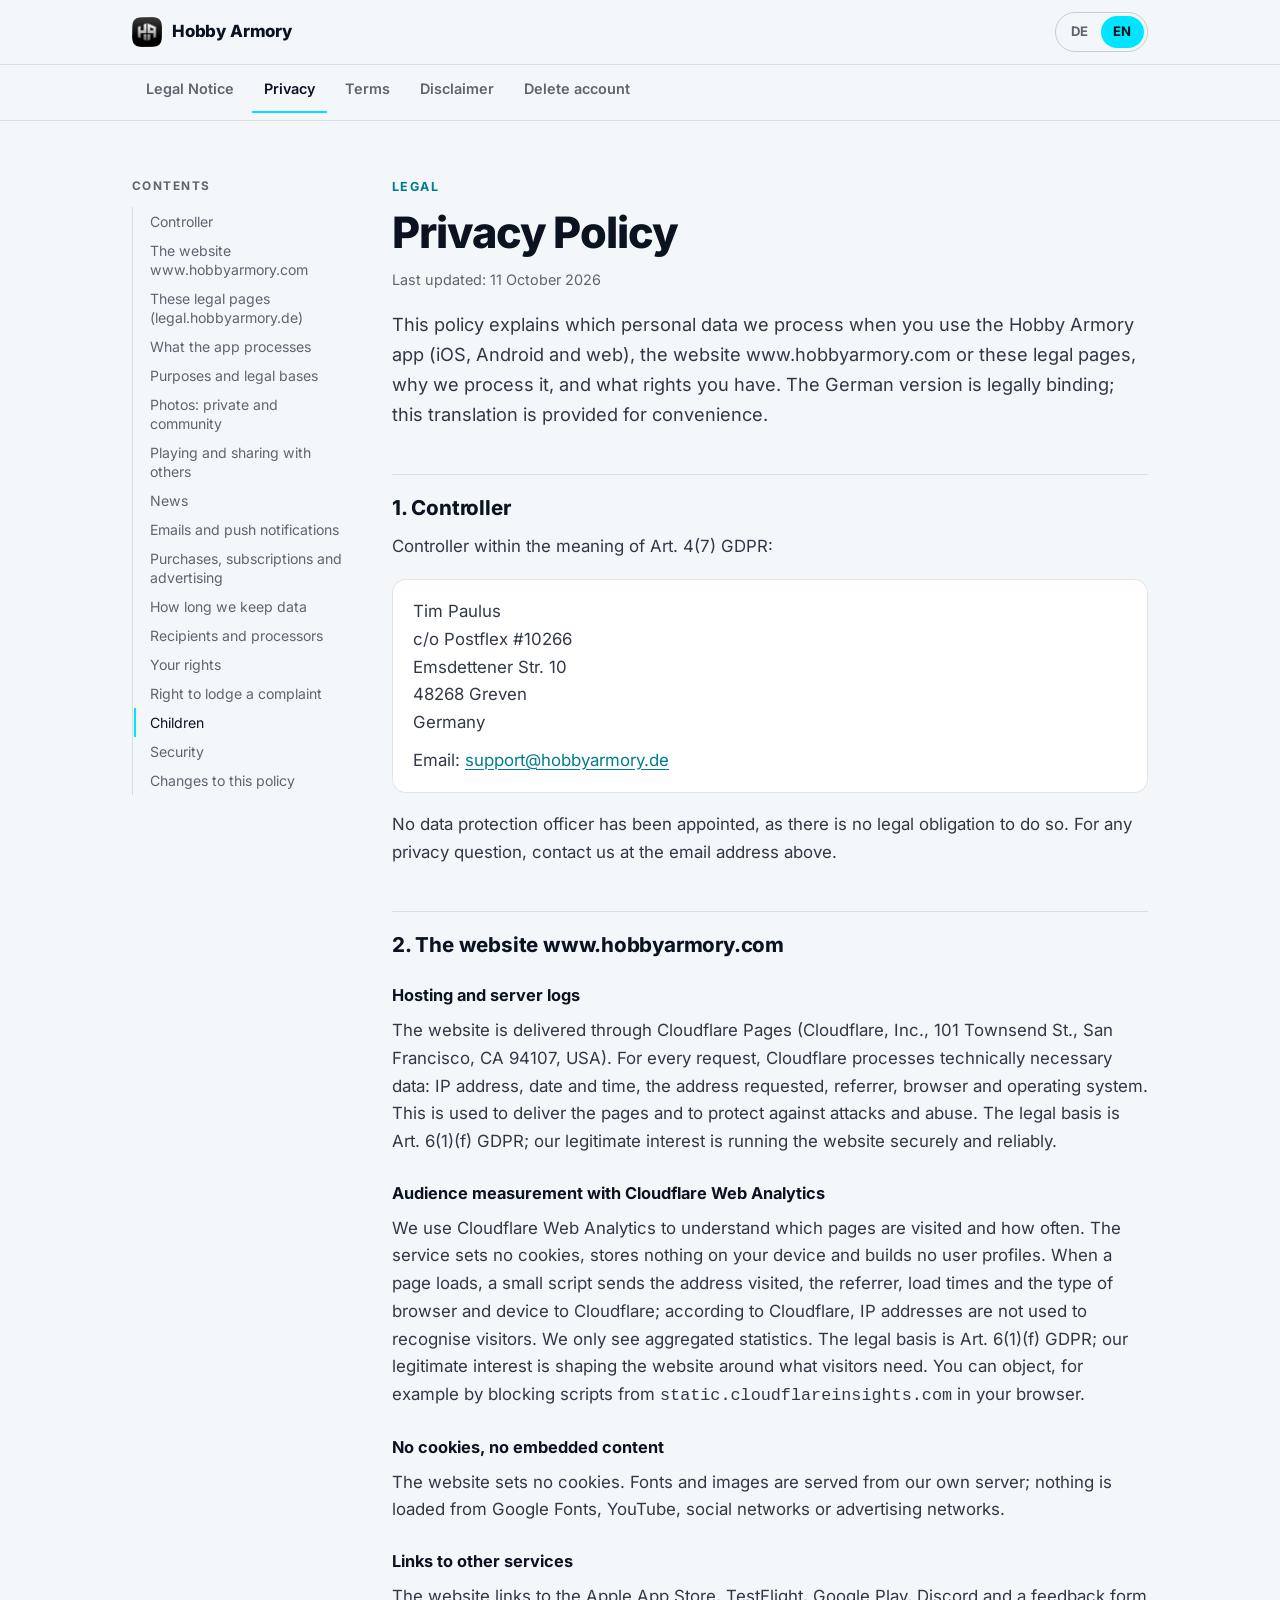
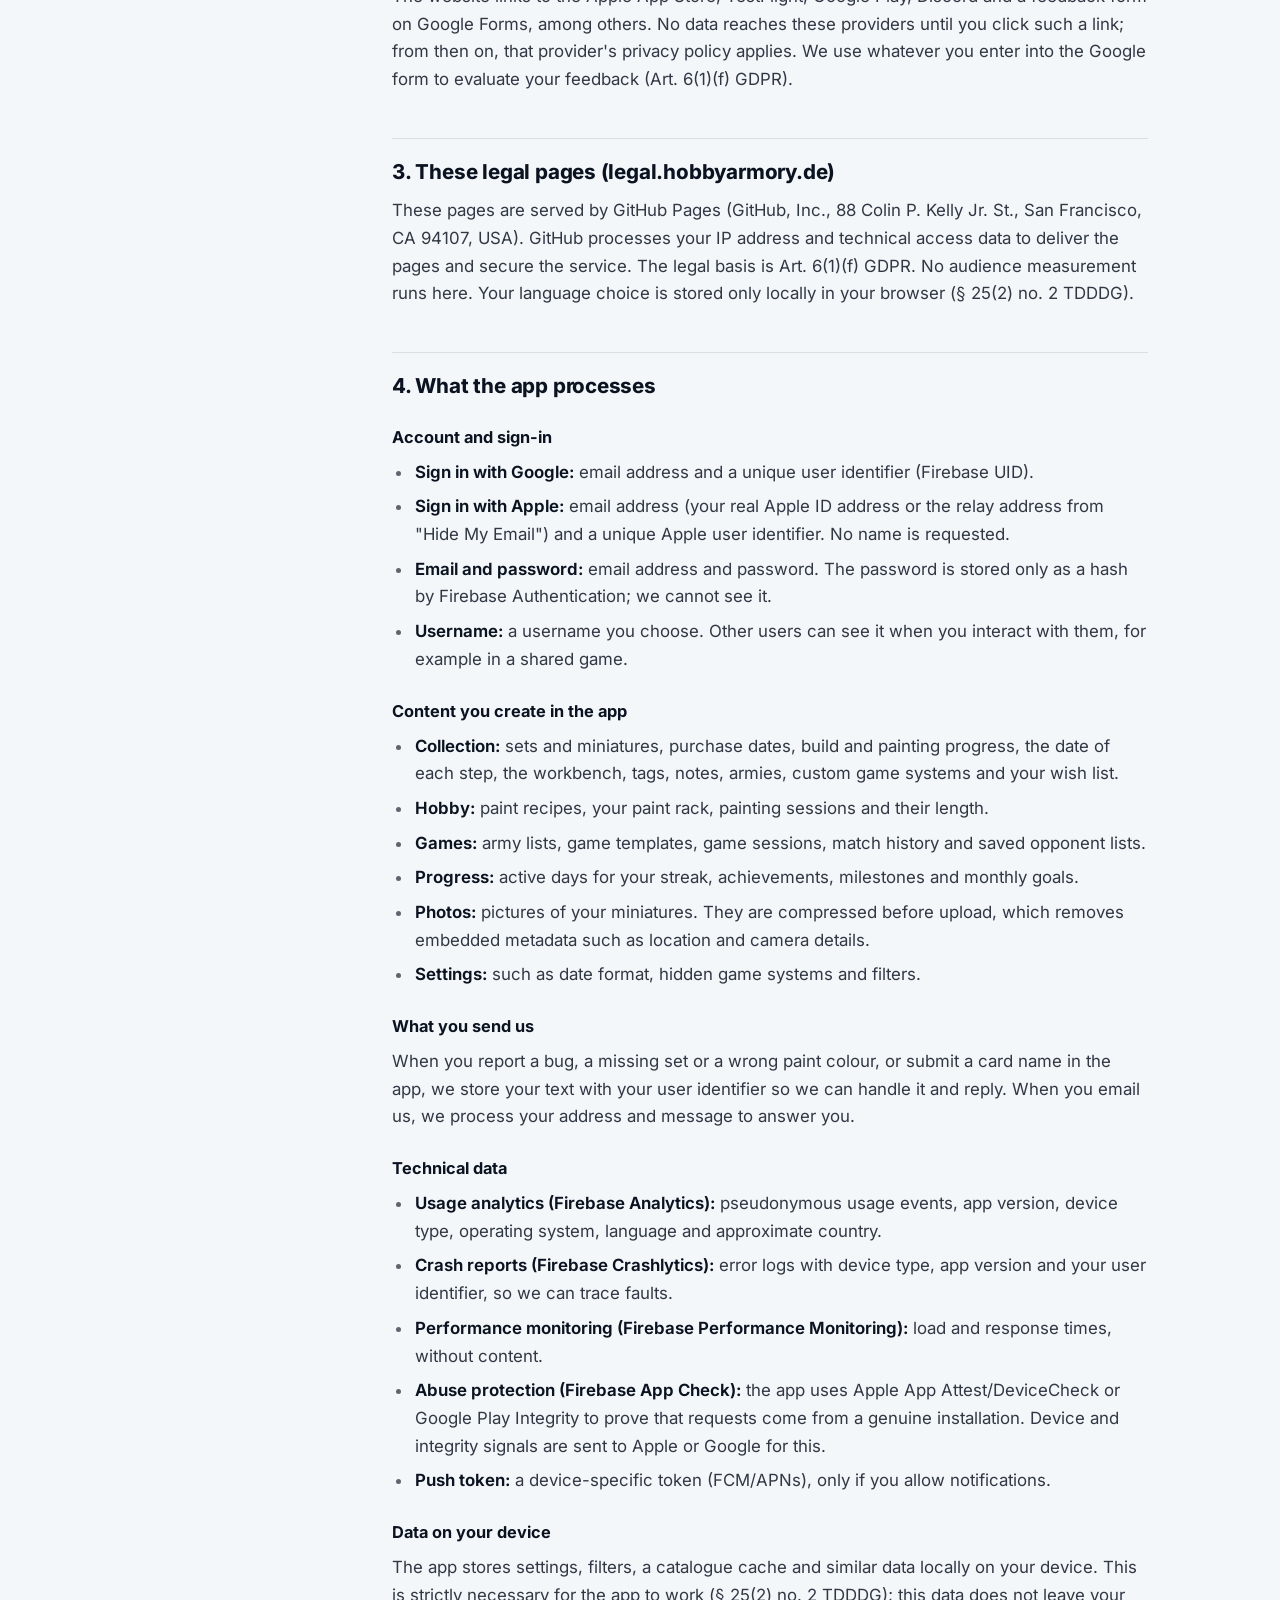
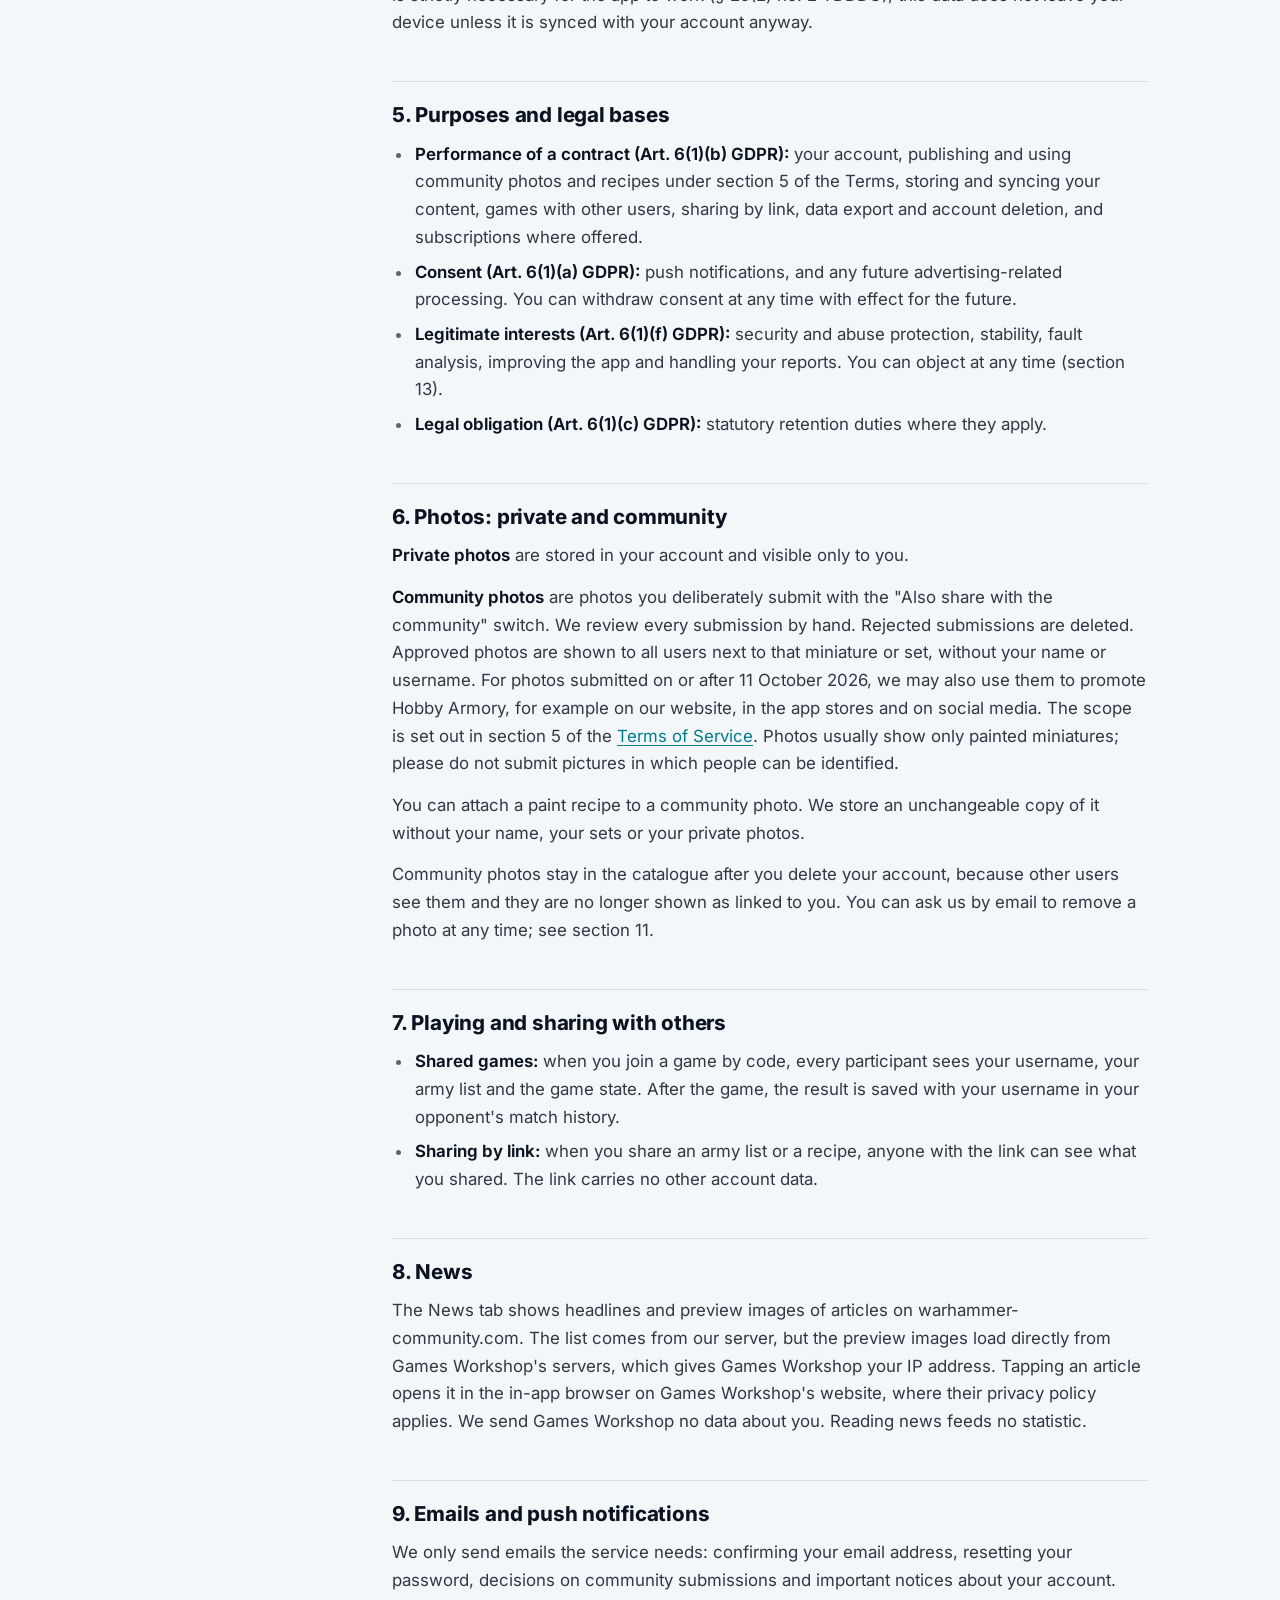
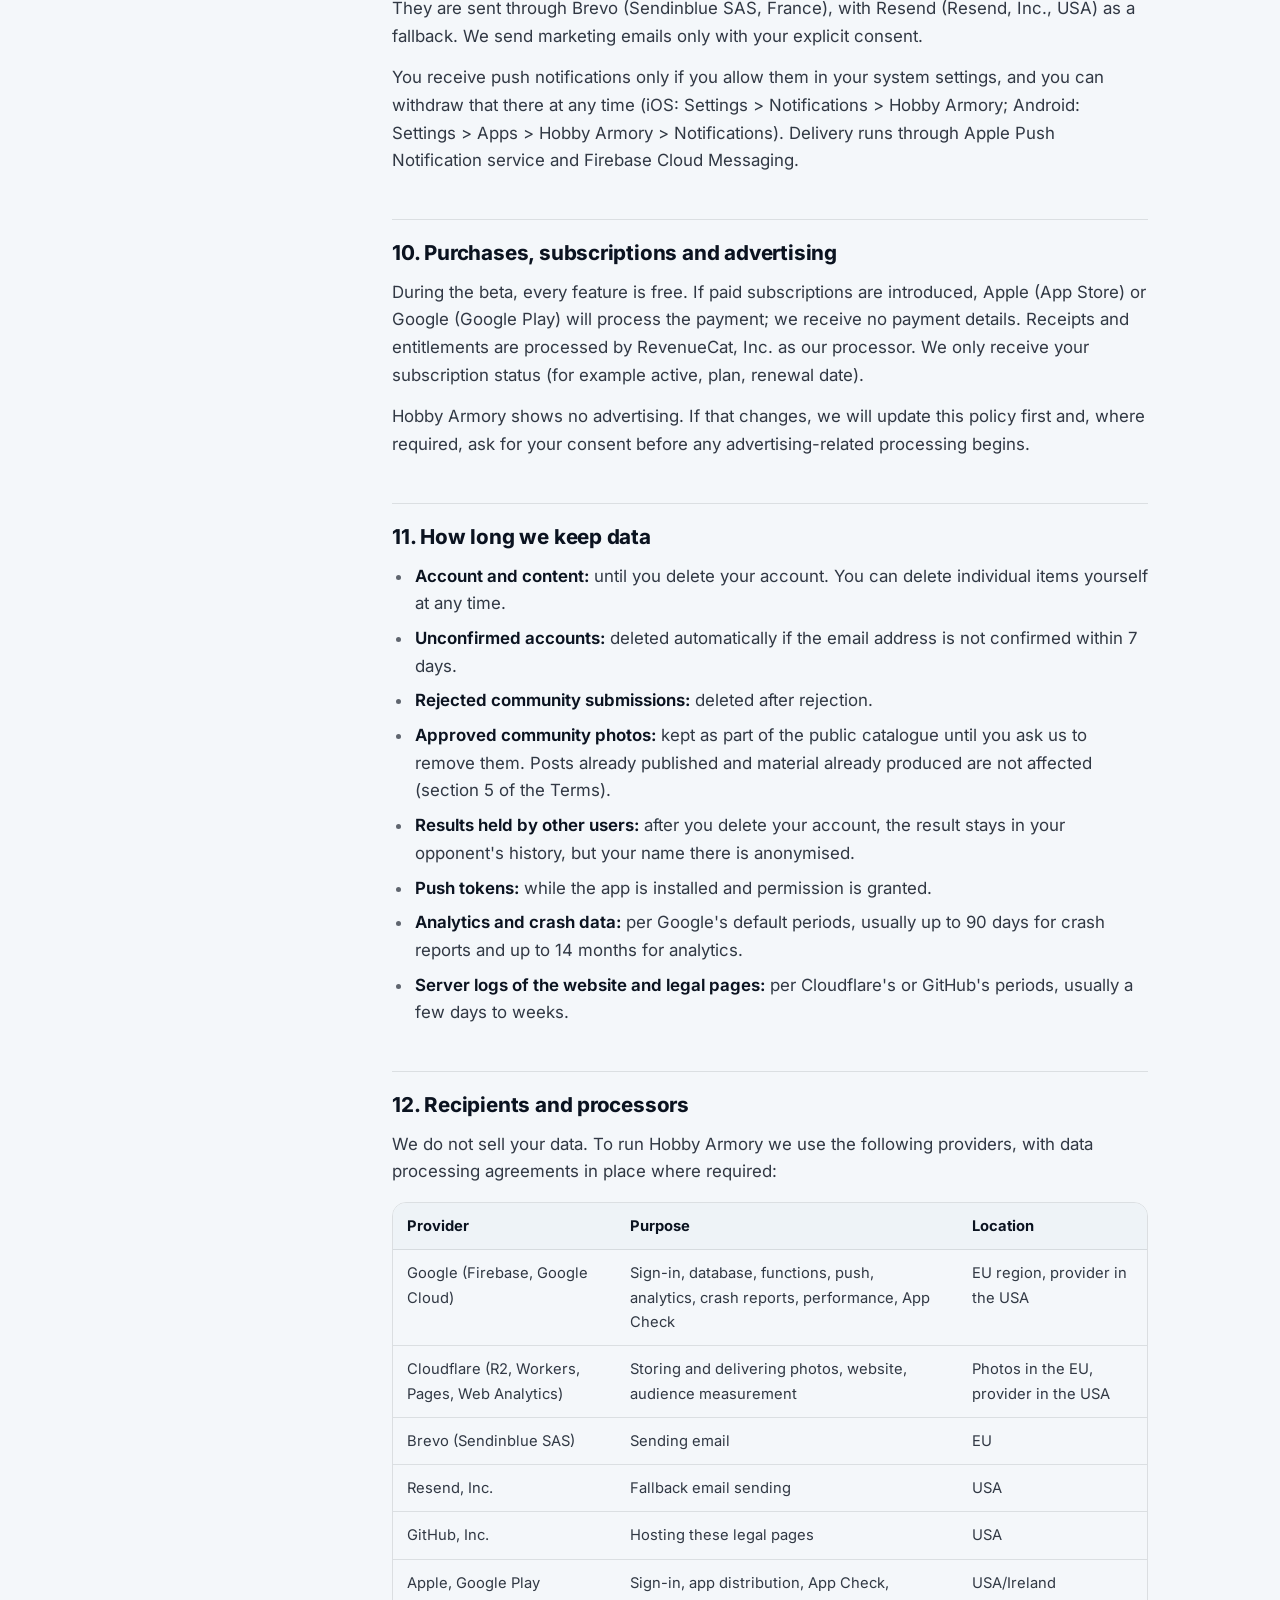
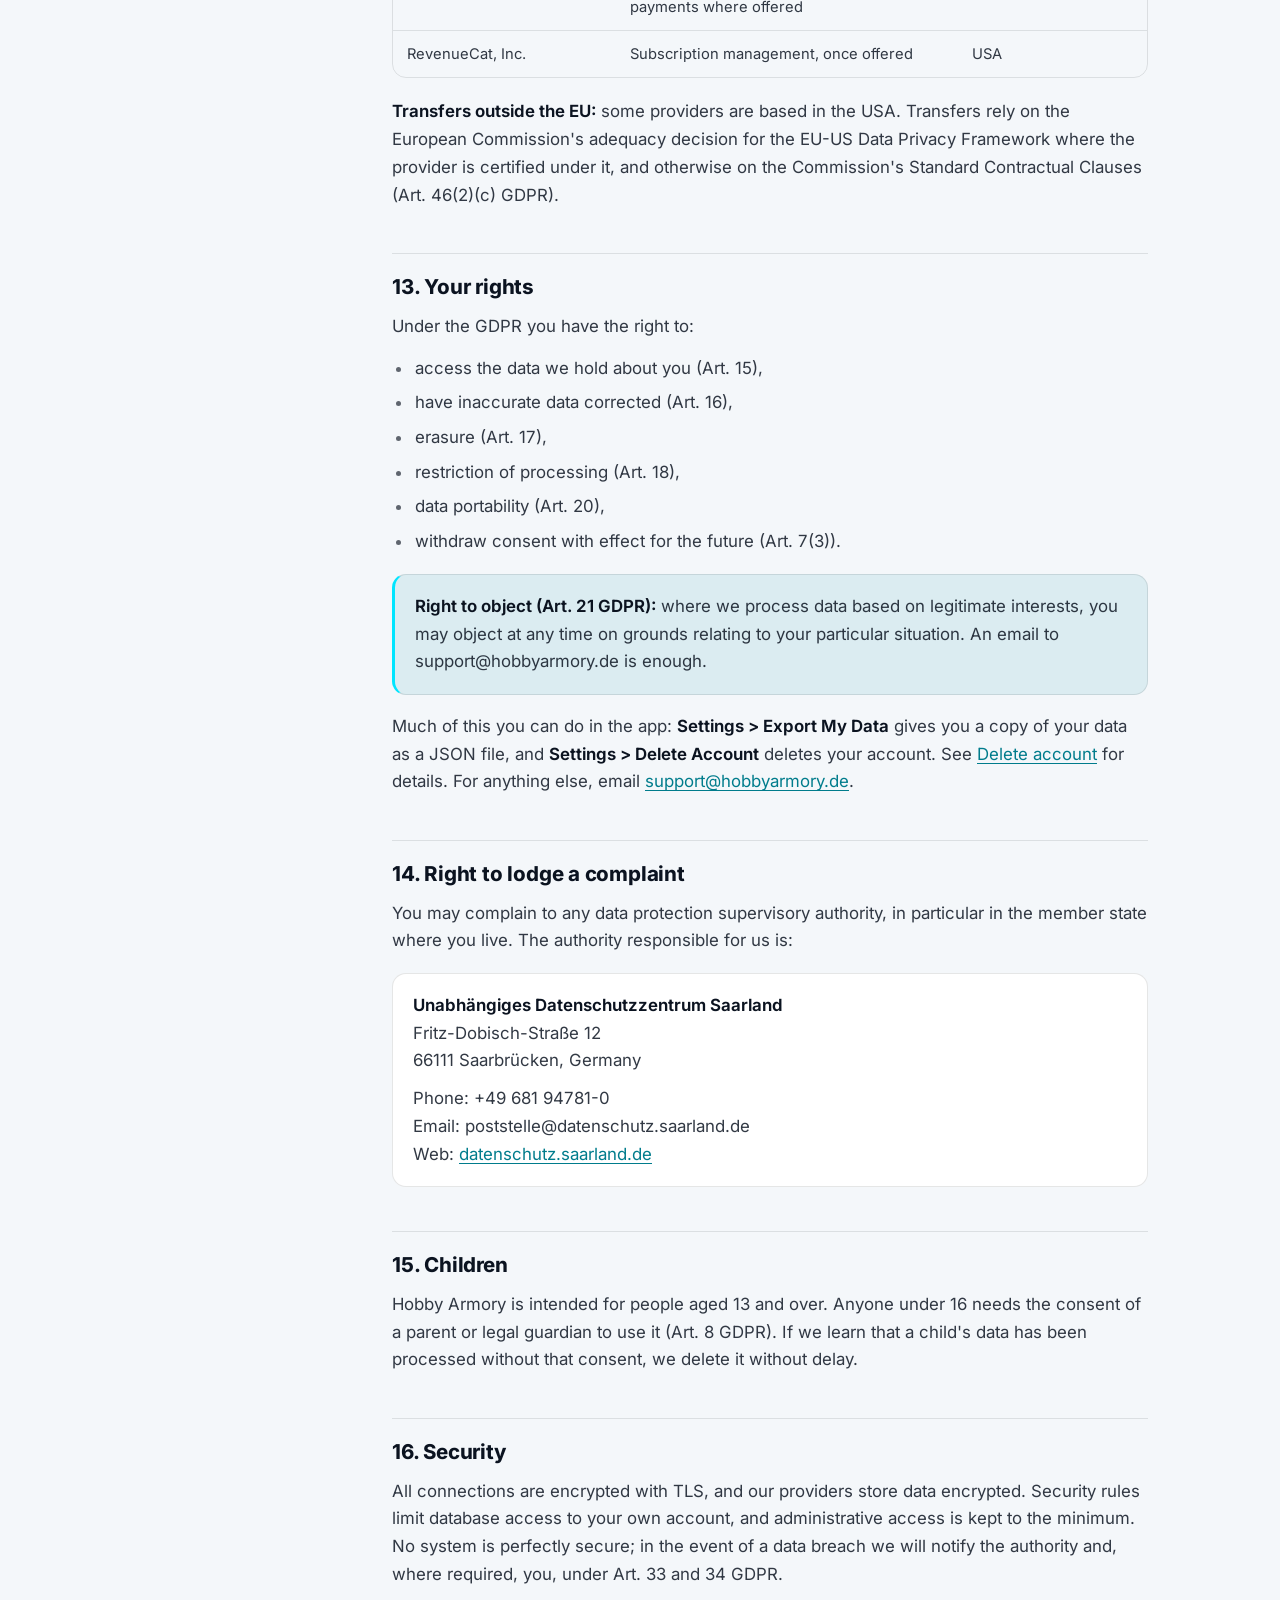
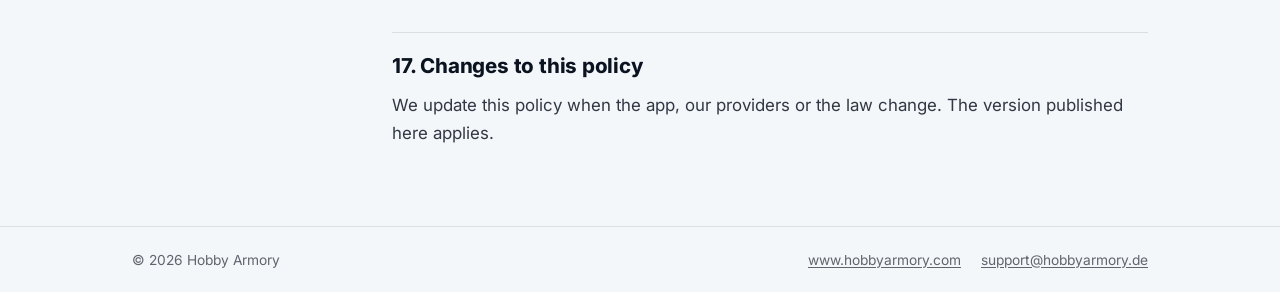
==== commit 2684a6fb: "Rewrite legal pages: current data practices, community photo licence, new design Privacy policy now " ====
--- a/datenschutz.html
+++ b/datenschutz.html
@@ -1,535 +1,331 @@
 <!DOCTYPE html>
-<html lang="de">
+<html lang="de" class="no-js">
 <head>
-    <meta charset="UTF-8">
-    <meta name="viewport" content="width=device-width, initial-scale=1.0">
-    <title>Hobby Armory Datenschutz - Privacy Policy</title>
-    <style>
-        * {
-            margin: 0;
-            padding: 0;
-            box-sizing: border-box;
-        }
-        
-        body {
-            font-family: -apple-system, BlinkMacSystemFont, 'Segoe UI', Roboto, Oxygen, Ubuntu, Cantarell, sans-serif;
-            line-height: 1.6;
-            color: #333;
-            background: linear-gradient(135deg, #000000 0%, #0d9488 100%);
-            min-height: 100vh;
-            padding: 20px;
-        }
-        
-        .container {
-            max-width: 1400px;
-            margin: 0 auto;
-            background: white;
-            border-radius: 12px;
-            box-shadow: 0 20px 60px rgba(0,0,0,0.3);
-            overflow: hidden;
-        }
-        
-        .header {
-            background: linear-gradient(135deg, #000000 0%, #0d9488 100%);
-            color: white;
-            padding: 40px;
-            text-align: center;
-        }
-        
-        .header h1 {
-            font-size: 2.5em;
-            margin-bottom: 10px;
-        }
-        
-        .header p {
-            font-size: 1.1em;
-            opacity: 0.95;
-        }
-        
-        .language-toggle {
-            display: flex;
-            gap: 10px;
-            justify-content: center;
-            margin-top: 20px;
-        }
-        
-        .toggle-btn {
-            padding: 8px 16px;
-            background: rgba(255,255,255,0.2);
-            border: 2px solid white;
-            color: white;
-            border-radius: 6px;
-            cursor: pointer;
-            transition: all 0.3s;
-            font-weight: bold;
-        }
-        
-        .toggle-btn.active {
-            background: white;
-            color: #0d9488;
-        }
-        
-        .toggle-btn:hover {
-            background: rgba(255,255,255,0.3);
-        }
-        
-        .content {
-            display: grid;
-            grid-template-columns: 1fr 1fr;
-            gap: 40px;
-            padding: 40px;
-        }
-        
-        .section {
-            display: none;
-        }
-        
-        .section.active {
-            display: block;
-        }
-        
-        .section h2 {
-            color: #0d9488;
-            margin-top: 30px;
-            margin-bottom: 15px;
-            font-size: 1.5em;
-            border-bottom: 3px solid #0d9488;
-            padding-bottom: 10px;
-        }
-        
-        .section h2:first-child {
-            margin-top: 0;
-        }
-        
-        .section h3 {
-            color: #0f766e;
-            margin-top: 20px;
-            margin-bottom: 10px;
-            font-size: 1.1em;
-        }
-        
-        .section p {
-            margin-bottom: 15px;
-            text-align: justify;
-        }
-        
-        .section ul {
-            margin-left: 25px;
-            margin-bottom: 15px;
-        }
-        
-        .section li {
-            margin-bottom: 8px;
-        }
-        
-        .important {
-            background: #fff3cd;
-            border-left: 4px solid #ffc107;
-            padding: 15px;
-            margin: 20px 0;
-            border-radius: 4px;
-        }
-        
-        .important strong {
-            color: #856404;
-        }
-        
-        .info-box {
-            background: #e8f5f0;
-            border-left: 4px solid #0d9488;
-            padding: 15px;
-            margin: 15px 0;
-            border-radius: 4px;
-        }
-        
-        .info-box strong {
-            color: #0f766e;
-        }
-        
-        @media (max-width: 1024px) {
-            .content {
-                grid-template-columns: 1fr;
-                gap: 30px;
-            }
-        }
-        
-        .footer {
-            background: #f8f9fa;
-            padding: 20px 40px;
-            text-align: center;
-            font-size: 0.9em;
-            color: #666;
-            border-top: 1px solid #ddd;
-        }
-    </style>
+<meta charset="utf-8">
+<meta name="viewport" content="width=device-width, initial-scale=1">
+<title>Datenschutzerklärung / Privacy Policy · Hobby Armory</title>
+<meta name="title-de" content="Datenschutzerklärung · Hobby Armory">
+<meta name="title-en" content="Privacy Policy · Hobby Armory">
+<meta name="description" content="Welche Daten Hobby Armory in App, Website und Rechtsseiten verarbeitet, wofür und welche Rechte Sie haben. Which data Hobby Armory processes in the app, website and legal pages, why, and what your rights are.">
+<link rel="canonical" href="https://legal.hobbyarmory.de/datenschutz">
+<meta name="theme-color" content="#060B12">
+<link rel="icon" type="image/png" href="/assets/favicon.png">
+<link rel="apple-touch-icon" href="/assets/apple-touch-icon.png">
+<link rel="stylesheet" href="/assets/legal.css">
+<script>(function(){var d=document.documentElement,l=null;try{l=new URLSearchParams(location.search).get('lang')}catch(e){}if(!l)try{l=localStorage.getItem('legal-lang')}catch(e){}if(l!=='de'&&l!=='en')l=/^de\b/i.test(navigator.language||'')?'de':'en';d.classList.remove('no-js');d.classList.add('show-'+l);d.lang=l})();</script>
 </head>
 <body>
-    <div class="container">
-        <div class="header">
-            <h1>Hobby Armory</h1>
-            <p>Privacy Policy / Datenschutzerklärung</p>
-            <div class="language-toggle">
-                <button class="toggle-btn active" onclick="showLanguage('english')">📄 English</button>
-                <button class="toggle-btn" onclick="showLanguage('german')">📋 Deutsch</button>
-            </div>
-        </div>
-        
-        <div class="content">
-            <!-- ENGLISH VERSION -->
-            <div id="english" class="section active">
-                <h2>Privacy Policy</h2>
-                <p><strong>Status:</strong> April 2026</p>
-                
-                <h3>1. Data Controller</h3>
-                <p>Responsible for data processing (Controller) within the meaning of Art. 4 No. 7 GDPR:</p>
-                <p>
-                    Tim Paulus<br>
-                    c/o Postflex #10266<br>
-                    Emsdettener Str. 10<br>
-                    48268 Greven, Germany<br>
-                    Email: support@hobbyarmory.de
-                </p>
-                <p><strong>Note:</strong> No packages or parcels - acceptance will be refused!</p>
-                
-                <h3>2. Types of Data Processed</h3>
-                <p>When using Hobby Armory, the following data may be processed:</p>
-                <ul>
-                    <li><strong>Authentication data (Google Sign-In):</strong> Email address (provided by Google) and a unique user identifier (Firebase UID).</li>
-                    <li><strong>Authentication data (Sign in with Apple):</strong> Email address — either your real Apple ID email or, if selected, Apple's "Hide My Email" relay address — and a unique Apple User ID; both are stored like any other email address. No name is requested.</li>
-                    <li><strong>Collection data:</strong> Miniature sets owned, purchase dates, painting progress, notes.</li>
-                    <li><strong>Activity history:</strong> Hobby activity dates for streak/series tracking.</li>
-                    <li><strong>Achievements / milestones:</strong> Progress data for achievements and goals.</li>
-                    <li><strong>Goals & preferences:</strong> Monthly goals, app settings, and preferences.</li>
-                    <li><strong>Images (uploads):</strong> Photos of miniatures uploaded by you.</li>
-                    <li><strong>Push notification token:</strong> A device-specific push token (FCM/APNs), processed only if you grant the corresponding permission on your device.</li>
-                    <li><strong>Subscription / purchase status:</strong> Anonymized status of in-app subscriptions and entitlements processed via Apple, Google and RevenueCat. The operator does not store credit card or other payment-instrument data.</li>
-                    <li><strong>Technical / usage data:</strong> App version, device/OS information, language, and diagnostic data for stability and crash reporting (Firebase Analytics / Crashlytics).</li>
-                </ul>
-                
-                <h3>3. Legal Basis for Data Processing</h3>
-                <p>Data processing is based on the following legal bases (Art. 6 GDPR):</p>
-                <ul>
-                    <li><strong>Contract performance</strong> (Art. 6 (1)(b) GDPR): provision of core App functionality (account, collection, progress tracking, subscription delivery).</li>
-                    <li><strong>Consent</strong> (Art. 6 (1)(a) GDPR): submission of images to the public community catalog, decision emails, push notifications (where you have granted system permission), and — in the future — any advertising-related processing.</li>
-                    <li><strong>Legitimate interests</strong> (Art. 6 (1)(f) GDPR): security and fraud prevention, service stability and improvement, analytics and crash reporting on an anonymous/pseudonymous basis. You have the right to object to processing based on legitimate interests at any time.</li>
-                    <li><strong>Legal obligation</strong> (Art. 6 (1)(c) GDPR): retention obligations under tax and commercial law, where applicable.</li>
-                </ul>
-                
-                <h3>4. Data Storage Locations and Processors</h3>
-                
-                <div class="info-box">
-                    <strong>Google Firebase (Google Cloud Platform, EU region):</strong> Authentication (Google Sign-In), user profiles, collection data, activity history, achievements, preferences, push notifications (Firebase Cloud Messaging), analytics (Firebase Analytics) and crash reporting (Crashlytics). Data is encrypted in transit and at rest.
-                    <br><br>
-                    <strong>Cloudflare R2 (EU):</strong> Image files you upload are stored in Cloudflare R2 object storage (EU). Images may be delivered via Cloudflare's CDN for performance.
-                    <br><br>
-                    <strong>Cloudflare Workers (EU):</strong> Used to process image uploads/deletions (e.g., resizing/optimization workflows).
-                    <br><br>
-                    <strong>Apple Inc.:</strong> Sign in with Apple (authentication), App Store payments and subscription management on iOS. Apple processes data under its own privacy policy.
-                    <br><br>
-                    <strong>Google LLC / Google Play:</strong> Google Sign-In, Google Play Billing on Android, and — as a placeholder for a possible future ad-supported tier — Google AdMob. Google processes data under its own privacy policy.
-                    <br><br>
-                    <strong>RevenueCat Inc.:</strong> Subscription management. RevenueCat processes purchase receipts and entitlement data. The operator only receives anonymized subscription status; no payment card data is processed by the operator.
-                    <br><br>
-                    <strong>Transactional email:</strong> Transactional emails (e.g., approval/rejection notifications) are sent via Firebase/Google email infrastructure. No marketing emails are sent unless you explicitly opt in.
-                </div>
-                
-                <h3>5. Images: Private vs. Community Catalog</h3>
-                <p>Hobby Armory supports two image categories:</p>
-                <ul>
-                    <li><strong>Private images:</strong> Photos you upload for your personal collection. These are intended to be visible only to you.</li>
-                    <li><strong>Community catalog images:</strong> Photos you voluntarily submit for the public catalog. Submissions are reviewed by an admin. Only approved images become publicly visible to all users.</li>
-                </ul>
-                <p><strong>Image processing:</strong> Uploaded images may be automatically resized and optimized for storage and delivery.</p>
-                
-                <h3>6. Email Communications</h3>
-                <p>We send emails only when necessary for the service, in particular for the community image submission process (approval/rejection notifications including admin feedback) and important account or service notices.</p>
-                <ul>
-                    <li><strong>Reply-to:</strong> support@hobbyarmory.de</li>
-                    <li><strong>No marketing:</strong> No marketing emails are sent unless you explicitly opt in.</li>
-                </ul>
-
-                <h3>7. Push Notifications</h3>
-                <p>The App may send push notifications (e.g., reminders for hobby activity streaks, community submission decisions, important updates). Push notifications are <strong>optional and consent-based</strong>:</p>
-                <ul>
-                    <li>They are sent only after you have granted the corresponding system permission on your device.</li>
-                    <li>You can revoke this consent at any time via your device's system settings (iOS Settings &gt; Notifications &gt; Hobby Armory or Android settings &gt; Apps &gt; Hobby Armory &gt; Notifications) and/or via in-app preferences.</li>
-                    <li>Technical delivery is provided by Apple Push Notification service (APNs) and Firebase Cloud Messaging (FCM).</li>
-                </ul>
-
-                <h3>8. In-App Purchases / Subscriptions</h3>
-                <p>If you purchase a paid subscription via the Apple App Store or Google Play:</p>
-                <ul>
-                    <li>The actual payment transaction is processed exclusively by Apple Inc. or Google LLC under their own terms and privacy policies. The operator does not receive your payment card or bank account data.</li>
-                    <li>Purchase receipts and entitlement information are processed by <strong>RevenueCat Inc.</strong>, which acts as a processor for the operator.</li>
-                    <li>The operator only receives an <strong>anonymized subscription status</strong> (e.g., active/inactive, plan type, renewal date) needed to grant access to premium features.</li>
-                    <li>For refunds or billing disputes please contact Apple or Google directly.</li>
-                </ul>
-
-                <h3>9. Advertising (Future, Placeholder)</h3>
-                <p>Hobby Armory currently does not display advertising. If an ad-supported tier is introduced in the future, advertising will be delivered via <strong>Google AdMob</strong>. AdMob may use device identifiers and similar technologies and typically requires <strong>separate consent under the GDPR / ePrivacy framework</strong> (e.g., via a consent management platform). Users will be informed and asked for consent <strong>before any advertising SDK is activated or any advertising-related processing takes place</strong>.</p>
-                
-                <h3>10. Data Sharing and Third Parties</h3>
-                <p>Your personal data is <strong>not sold</strong>. Data is processed by our infrastructure providers (processors) to operate the App:</p>
-                <ul>
-                    <li><strong>Google (Firebase / Google Cloud, Google Play):</strong> authentication, database, push notifications, analytics, crash reporting, billing, and email infrastructure.</li>
-                    <li><strong>Cloudflare:</strong> image storage (R2), CDN delivery, and Workers processing.</li>
-                    <li><strong>Apple Inc.:</strong> Sign in with Apple and App Store payments.</li>
-                    <li><strong>RevenueCat Inc.:</strong> subscription and entitlement management.</li>
-                </ul>
-                <p><strong>International transfers:</strong> While data is configured to be stored in EU data centers wherever possible, the service providers are US-based companies. Where required, GDPR safeguards (e.g., Data Processing Agreements and Standard Contractual Clauses) are used.</p>
-                
-                <h3>11. Data Retention</h3>
-                <p>We store personal data only as long as necessary for the purposes described:</p>
-                <ul>
-                    <li><strong>Account data:</strong> stored until you delete your account, or after <strong>2 years of inactivity</strong> (with notice where feasible).</li>
-                    <li><strong>Collection / activity / achievement data:</strong> stored while your account is active and needed for App functionality.</li>
-                    <li><strong>Private images:</strong> stored until you delete them or your account.</li>
-                    <li><strong>Community submissions (rejected):</strong> deleted after rejection.</li>
-                    <li><strong>Community catalog images (approved):</strong> stored as a public community resource until you request removal / withdraw consent.</li>
-                    <li><strong>Push notification tokens:</strong> stored while the App is installed and the permission is granted; revoked tokens are deleted.</li>
-                    <li><strong>Subscription / purchase status:</strong> stored for the duration of the subscription and as required by tax/commercial law (typically up to 10 years for related billing records held by Apple/Google).</li>
-                    <li><strong>Diagnostic / crash data:</strong> stored for a limited time according to the providers' default retention (typically up to 90 days for crash reports, up to 14 months for analytics).</li>
-                </ul>
-                
-                <h3>12. Your GDPR Rights</h3>
-                <p>You have the following rights under the GDPR (Articles 15–22):</p>
-                <ul>
-                    <li><strong>Right of access:</strong> request a copy of your personal data.</li>
-                    <li><strong>Right to rectification:</strong> correct inaccurate personal data.</li>
-                    <li><strong>Right to erasure:</strong> request deletion of your data ("right to be forgotten").</li>
-                    <li><strong>Right to restrict processing:</strong> limit how your data is used in certain cases.</li>
-                    <li><strong>Right to data portability:</strong> receive your data in a machine-readable format (e.g., JSON export).</li>
-                    <li><strong>Right to object:</strong> object to processing based on legitimate interests, including analytics and crash reporting.</li>
-                    <li><strong>Right to withdraw consent:</strong> withdraw consent for community catalog submissions, push notifications, or (future) advertising at any time, with effect for the future.</li>
-                </ul>
-                <p>To exercise these rights, contact us at: support@hobbyarmory.de</p>
-                
-                <h3>13. Children's Privacy</h3>
-                <p>The App is intended for users aged <strong>13 and older</strong>. Users <strong>under 16</strong> require the consent of a parent or legal guardian for the processing of their personal data (Art. 8 GDPR). If we learn that we have collected personal data from a child without the required consent, we will delete that data without undue delay.</p>
-
-                <h3>14. Data Security</h3>
-                <p>We implement appropriate technical and organizational measures, including:</p>
-                <ul>
-                    <li>Encryption in transit (TLS/HTTPS).</li>
-                    <li>Encryption at rest by our infrastructure providers (Firebase / Cloudflare).</li>
-                    <li>Authentication via Google Sign-In and Sign in with Apple.</li>
-                    <li>Principle of least privilege for administrative access.</li>
-                </ul>
-                <p><strong>Note:</strong> No system can be guaranteed 100% secure. In the event of a data breach, notifications are handled in line with GDPR requirements (including the 72-hour notification rule where applicable).</p>
-                
-                <h3>15. Data Protection Authority</h3>
-                <p>If you have concerns about our data protection practices, you have the right to lodge a complaint with a supervisory authority:</p>
-                <p>
-                    <strong>Independent Data Protection Center of Saarland (Unabhängiges Datenschutzzentrum Saarland):</strong><br>
-                    Fritz-Dobisch-Straße 12<br>
-                    66111 Saarbrücken, Germany<br>
-                    Phone: +49 681 94781-0<br>
-                    Email: poststelle@datenschutz.saarland.de<br>
-                    Web: datenschutz.saarland.de
-                </p>
-                
-                <h3>16. Updates to This Policy</h3>
-                <p>We may update this Privacy Policy as needed (e.g., to reflect changes in features or legal requirements). Significant changes will be communicated in the App and/or by email where appropriate.</p>
-                
-                <h3>17. Contact</h3>
-                <p>For questions about data protection and this Privacy Policy, please contact:</p>
-                <p><strong>Email:</strong> support@hobbyarmory.de</p>
-                
-                <p style="margin-top: 30px; font-size: 0.95em; color: #666;">
-                    <em>Hobby Armory</em><br>
-                    <em>Last updated: April 2026</em>
-                </p>
-            </div>
-            
-            <!-- GERMAN VERSION -->
-            <div id="german" class="section">
-                <h2>Datenschutzerklärung</h2>
-                <p><strong>Stand:</strong> April 2026</p>
-                
-                <h3>1. Verantwortlicher für die Datenverarbeitung</h3>
-                <p>Verantwortlicher im Sinne von Art. 4 Nr. 7 DSGVO:</p>
-                <p>
-                    Tim Paulus<br>
-                    c/o Postflex #10266<br>
-                    Emsdettener Str. 10<br>
-                    48268 Greven, Deutschland<br>
-                    E-Mail: support@hobbyarmory.de
-                </p>
-                <p><strong>Hinweis:</strong> Keine Pakete oder Päckchen - Annahme wird verweigert!</p>
-                
-                <h3>2. Arten der verarbeiteten Daten</h3>
-                <p>Bei der Nutzung von Hobby Armory können insbesondere folgende Daten verarbeitet werden:</p>
-                <ul>
-                    <li><strong>Authentifizierungsdaten (Google Sign-In):</strong> E-Mail-Adresse (von Google bereitgestellt) und eine eindeutige Nutzerkennung (Firebase UID).</li>
-                    <li><strong>Authentifizierungsdaten (Anmelden mit Apple):</strong> E-Mail-Adresse – entweder Ihre tatsächliche Apple-ID-E-Mail oder, falls gewählt, die Relay-Adresse aus „Meine E-Mail-Adresse verbergen" – sowie eine eindeutige Apple User ID; beide werden wie jede andere E-Mail-Adresse gespeichert. Es wird kein Name angefordert.</li>
-                    <li><strong>Sammlungsdaten:</strong> Besessene Miniaturen/Sets, Kaufdaten, Malfortschritt, Notizen.</li>
-                    <li><strong>Aktivitätsverlauf:</strong> Hobby-Aktivitäten (Datum) zur Streak-/Serien-Berechnung.</li>
-                    <li><strong>Erfolge / Meilensteine:</strong> Fortschrittsdaten zu Achievements und Zielen.</li>
-                    <li><strong>Ziele & Einstellungen:</strong> Monatsziele, App-Einstellungen und Präferenzen.</li>
-                    <li><strong>Bilder (Uploads):</strong> Von Ihnen hochgeladene Fotos von Miniaturen.</li>
-                    <li><strong>Push-Token:</strong> Ein gerätespezifisches Push-Token (FCM/APNs), das nur verarbeitet wird, wenn Sie die entsprechende Berechtigung auf Ihrem Gerät erteilen.</li>
-                    <li><strong>Abonnement-/Kaufstatus:</strong> Anonymisierter Status zu In-App-Abonnements und Berechtigungen, der über Apple, Google und RevenueCat verarbeitet wird. Der Anbieter speichert keine Kreditkarten- oder sonstigen Zahlungsmitteldaten.</li>
-                    <li><strong>Technische-/Nutzungsdaten:</strong> App-Version, Geräte-/OS-Informationen, Sprache und Diagnosedaten zur Stabilität und Crash-Analyse (Firebase Analytics / Crashlytics).</li>
-                </ul>
-                
-                <h3>3. Rechtsgrundlage für die Datenverarbeitung</h3>
-                <p>Die Verarbeitung erfolgt auf Basis folgender Rechtsgrundlagen (Art. 6 DSGVO):</p>
-                <ul>
-                    <li><strong>Vertragserfüllung</strong> (Art. 6 Abs. 1 lit. b DSGVO): Bereitstellung der Kernfunktionen der App (Account, Sammlung, Fortschritt, Abonnement-Bereitstellung).</li>
-                    <li><strong>Einwilligung</strong> (Art. 6 Abs. 1 lit. a DSGVO): Einsendungen in den öffentlichen Community-Katalog, Entscheidungs-E-Mails, Push-Benachrichtigungen (sofern Systemberechtigung erteilt) sowie – zukünftig – jegliche werbebezogene Verarbeitung.</li>
-                    <li><strong>Berechtigtes Interesse</strong> (Art. 6 Abs. 1 lit. f DSGVO): Sicherheit und Betrugsprävention, Stabilität und Verbesserung des Dienstes, Analyse und Crash-Reporting auf anonymisierter/pseudonymisierter Basis. Sie haben jederzeit das Recht, der Verarbeitung auf Basis berechtigter Interessen zu widersprechen.</li>
-                    <li><strong>Rechtliche Verpflichtung</strong> (Art. 6 Abs. 1 lit. c DSGVO): Aufbewahrungspflichten nach Steuer- und Handelsrecht, soweit anwendbar.</li>
-                </ul>
-                
-                <h3>4. Speicherorte und Auftragsverarbeiter</h3>
-                
-                <div class="info-box">
-                    <strong>Google Firebase (Google Cloud Platform, Region EU):</strong> Authentifizierung (Google Sign-In), Nutzerprofil, Sammlungsdaten, Aktivitätsverlauf, Erfolge, Einstellungen, Push-Benachrichtigungen (Firebase Cloud Messaging), Analyse (Firebase Analytics) und Crash-Reporting (Crashlytics). Daten werden bei Übertragung und Speicherung verschlüsselt.
-                    <br><br>
-                    <strong>Cloudflare R2 (EU):</strong> Hochgeladene Bilddateien werden in Cloudflare R2 (EU) gespeichert und ggf. über das Cloudflare-CDN ausgeliefert.
-                    <br><br>
-                    <strong>Cloudflare Workers (EU):</strong> Verarbeitung im Zusammenhang mit Bild-Upload/-Löschung (z. B. Resize/Optimierung).
-                    <br><br>
-                    <strong>Apple Inc.:</strong> Anmelden mit Apple (Authentifizierung), Zahlungen und Abonnement-Verwaltung im App Store unter iOS. Apple verarbeitet Daten gemäß seiner eigenen Datenschutzerklärung.
-                    <br><br>
-                    <strong>Google LLC / Google Play:</strong> Google Sign-In, Google Play Billing unter Android sowie – als Platzhalter für eine mögliche zukünftige werbefinanzierte Stufe – Google AdMob. Google verarbeitet Daten gemäß seiner eigenen Datenschutzerklärung.
-                    <br><br>
-                    <strong>RevenueCat Inc.:</strong> Verwaltung von Abonnements. RevenueCat verarbeitet Kaufbelege und Berechtigungsdaten. Der Anbieter erhält ausschließlich anonymisierten Abonnement-Status; Zahlungsmitteldaten werden vom Anbieter nicht verarbeitet.
-                    <br><br>
-                    <strong>Transaktions-E-Mails:</strong> Transaktionale Benachrichtigungen (z. B. Annahme/Ablehnung von Community-Einsendungen) werden über Firebase/Google-E-Mail-Infrastruktur versendet. Es werden keine Marketing-E-Mails ohne Opt-in versendet.
-                </div>
-                
-                <h3>5. Bilder: Privat vs. Community-Katalog</h3>
-                <p>Hobby Armory unterscheidet zwei Bild-Kategorien:</p>
-                <ul>
-                    <li><strong>Private Bilder:</strong> Fotos für Ihre persönliche Sammlung – nur für Sie sichtbar.</li>
-                    <li><strong>Community-Katalog-Bilder:</strong> Freiwillige Einsendungen für den öffentlichen Katalog. Einsendungen werden manuell geprüft; nur genehmigte Bilder werden für alle Nutzer öffentlich sichtbar.</li>
-                </ul>
-                <p><strong>Bildverarbeitung:</strong> Hochgeladene Bilder können automatisch skaliert und optimiert werden.</p>
-                
-                <h3>6. E-Mail-Kommunikation</h3>
-                <p>Wir versenden E-Mails nur, soweit dies für den Dienst erforderlich ist, insbesondere im Zusammenhang mit Community-Bild-Einsendungen (Annahme/Ablehnung inkl. Feedback) sowie wichtigen Account- oder Service-Hinweisen.</p>
-                <ul>
-                    <li><strong>Reply-to:</strong> support@hobbyarmory.de</li>
-                    <li><strong>Kein Marketing:</strong> Es werden keine Marketing-E-Mails versendet, sofern Sie nicht ausdrücklich zugestimmt haben.</li>
-                </ul>
-
-                <h3>7. Push-Benachrichtigungen</h3>
-                <p>Die App kann Push-Benachrichtigungen versenden (z. B. Erinnerungen an Hobby-Aktivitäts-Streaks, Entscheidungen zu Community-Einsendungen, wichtige Updates). Push-Benachrichtigungen sind <strong>optional und einwilligungsbasiert</strong>:</p>
-                <ul>
-                    <li>Sie werden nur versendet, wenn Sie auf Ihrem Gerät die entsprechende Systemberechtigung erteilt haben.</li>
-                    <li>Sie können diese Einwilligung jederzeit über die Systemeinstellungen Ihres Geräts widerrufen (iOS: Einstellungen &gt; Mitteilungen &gt; Hobby Armory; Android: Einstellungen &gt; Apps &gt; Hobby Armory &gt; Benachrichtigungen) und/oder über die In-App-Einstellungen.</li>
-                    <li>Die technische Zustellung erfolgt über den Apple Push Notification service (APNs) und Firebase Cloud Messaging (FCM).</li>
-                </ul>
-
-                <h3>8. In-App-Käufe / Abonnements</h3>
-                <p>Wenn Sie ein kostenpflichtiges Abonnement über den Apple App Store oder Google Play abschließen:</p>
-                <ul>
-                    <li>Die eigentliche Zahlungstransaktion wird ausschließlich von Apple Inc. oder Google LLC nach deren eigenen Bedingungen und Datenschutzerklärungen abgewickelt. Der Anbieter erhält keine Karten- oder Bankdaten.</li>
-                    <li>Kaufbelege und Berechtigungsinformationen werden durch <strong>RevenueCat Inc.</strong> als Auftragsverarbeiter des Anbieters verarbeitet.</li>
-                    <li>Der Anbieter erhält lediglich einen <strong>anonymisierten Abonnement-Status</strong> (z. B. aktiv/inaktiv, Plan, Verlängerungsdatum), der zur Freischaltung von Premium-Funktionen erforderlich ist.</li>
-                    <li>Erstattungen oder Abrechnungsfragen wenden Sie sich bitte direkt an Apple oder Google.</li>
-                </ul>
-
-                <h3>9. Werbung (zukünftig, Platzhalter)</h3>
-                <p>Hobby Armory zeigt derzeit keine Werbung an. Sollte zukünftig eine werbefinanzierte Stufe eingeführt werden, erfolgt die Werbeauslieferung über <strong>Google AdMob</strong>. AdMob kann Geräte-Identifikatoren und vergleichbare Technologien einsetzen und erfordert in der Regel eine <strong>separate Einwilligung nach DSGVO/ePrivacy</strong> (z. B. über eine Consent-Management-Plattform). Nutzer werden informiert und um Einwilligung gebeten, <strong>bevor ein Werbe-SDK aktiviert oder eine werbebezogene Verarbeitung erfolgt</strong>.</p>
-                
-                <h3>10. Datenweitergabe und Dritte</h3>
-                <p>Ihre personenbezogenen Daten werden <strong>nicht verkauft</strong>. Zur Bereitstellung der App werden Daten durch unsere Auftragsverarbeiter verarbeitet:</p>
-                <ul>
-                    <li><strong>Google (Firebase / Google Cloud, Google Play):</strong> Authentifizierung, Datenbank, Push-Benachrichtigungen, Analyse, Crash-Reporting, Abrechnung, E-Mail-Infrastruktur.</li>
-                    <li><strong>Cloudflare:</strong> Bildspeicherung (R2), CDN-Auslieferung und Workers-Verarbeitung.</li>
-                    <li><strong>Apple Inc.:</strong> Anmelden mit Apple und App-Store-Zahlungen.</li>
-                    <li><strong>RevenueCat Inc.:</strong> Verwaltung von Abonnements und Berechtigungen.</li>
-                </ul>
-                <p><strong>Internationale Datenübermittlungen:</strong> Auch wenn die Speicherung soweit möglich in EU-Rechenzentren konfiguriert ist, werden die Dienste von US-Unternehmen betrieben. Soweit erforderlich, werden DSGVO-Schutzmechanismen (z. B. Auftragsverarbeitungsverträge und Standardvertragsklauseln) eingesetzt.</p>
-                
-                <h3>11. Datenspeicherdauer</h3>
-                <p>Wir speichern personenbezogene Daten nur so lange wie für die jeweiligen Zwecke erforderlich:</p>
-                <ul>
-                    <li><strong>Account-Daten:</strong> bis zur Kontolöschung oder nach <strong>2 Jahren Inaktivität</strong> (mit Benachrichtigung, soweit möglich).</li>
-                    <li><strong>Sammlungs-/Aktivitäts-/Erfolgsdaten:</strong> solange Ihr Konto aktiv ist bzw. für die App-Funktionen benötigt wird.</li>
-                    <li><strong>Private Bilder:</strong> bis Sie diese oder Ihr Konto löschen.</li>
-                    <li><strong>Abgelehnte Community-Einsendungen:</strong> Löschung nach Ablehnung.</li>
-                    <li><strong>Genehmigte Katalogbilder:</strong> als öffentliche Community-Ressource bis zu Ihrem Entfernen / Widerruf der Einwilligung.</li>
-                    <li><strong>Push-Token:</strong> solange die App installiert ist und die Berechtigung erteilt ist; widerrufene Token werden gelöscht.</li>
-                    <li><strong>Abonnement-/Kaufstatus:</strong> für die Dauer des Abonnements und entsprechend steuer-/handelsrechtlicher Pflichten (typischerweise bis zu 10 Jahre für die zugehörigen Belege bei Apple/Google).</li>
-                    <li><strong>Diagnose-/Crash-Daten:</strong> begrenzt nach den Standardvorgaben der Anbieter (typischerweise bis zu 90 Tage für Crash-Reports, bis zu 14 Monate für Analytics).</li>
-                </ul>
-                
-                <h3>12. Ihre DSGVO-Rechte</h3>
-                <p>Sie haben insbesondere folgende Rechte (Art. 15–22 DSGVO):</p>
-                <ul>
-                    <li><strong>Auskunft:</strong> Kopie Ihrer personenbezogenen Daten.</li>
-                    <li><strong>Berichtigung:</strong> Korrektur unrichtiger Daten.</li>
-                    <li><strong>Löschung:</strong> Löschung Ihrer Daten („Recht auf Vergessenwerden").</li>
-                    <li><strong>Einschränkung:</strong> Einschränkung der Verarbeitung in bestimmten Fällen.</li>
-                    <li><strong>Datenübertragbarkeit:</strong> Bereitstellung Ihrer Daten in einem maschinenlesbaren Format (z. B. JSON-Export).</li>
-                    <li><strong>Widerspruch:</strong> Widerspruch gegen Verarbeitung auf Basis berechtigter Interessen, einschließlich Analyse und Crash-Reporting.</li>
-                    <li><strong>Widerruf der Einwilligung:</strong> Jederzeitiger Widerruf der Einwilligung für Community-Einsendungen, Push-Benachrichtigungen oder (zukünftige) Werbung mit Wirkung für die Zukunft.</li>
-                </ul>
-                <p>Zur Ausübung Ihrer Rechte: support@hobbyarmory.de</p>
-
-                <h3>13. Datenschutz für Kinder</h3>
-                <p>Die App ist für Nutzer ab <strong>13 Jahren</strong> bestimmt. Nutzer <strong>unter 16 Jahren</strong> benötigen für die Verarbeitung ihrer personenbezogenen Daten die Einwilligung eines Elternteils oder Erziehungsberechtigten (Art. 8 DSGVO). Erlangen wir Kenntnis davon, dass wir personenbezogene Daten eines Kindes ohne erforderliche Einwilligung erhoben haben, löschen wir diese Daten unverzüglich.</p>
-                
-                <h3>14. Datensicherheit</h3>
-                <p>Wir setzen angemessene technische und organisatorische Maßnahmen ein, z. B.:</p>
-                <ul>
-                    <li>Verschlüsselung bei der Übertragung (TLS/HTTPS).</li>
-                    <li>Verschlüsselung im Ruhezustand durch die Infrastruktur-Anbieter (Firebase / Cloudflare).</li>
-                    <li>Authentifizierung über Google Sign-In und Anmelden mit Apple.</li>
-                    <li>Minimierung administrativer Zugriffe (Need-to-know-Prinzip).</li>
-                </ul>
-                <p><strong>Hinweis:</strong> Absolute Sicherheit ist nicht möglich. Bei Datenschutzvorfällen erfolgt eine Benachrichtigung gemäß den DSGVO-Anforderungen (u. a. 72-Stunden-Regel, soweit anwendbar).</p>
-                
-                <h3>15. Datenschutz-Aufsichtsbehörde</h3>
-                <p>Sie haben das Recht, sich bei einer Datenschutz-Aufsichtsbehörde zu beschweren, z. B.:</p>
-                <p>
-                    <strong>Unabhängiges Datenschutzzentrum Saarland:</strong><br>
-                    Fritz-Dobisch-Straße 12<br>
-                    66111 Saarbrücken, Deutschland<br>
-                    Telefon: 0681 94781-0<br>
-                    E-Mail: poststelle@datenschutz.saarland.de<br>
-                    Web: datenschutz.saarland.de
-                </p>
-                
-                <h3>16. Aktualisierungen dieser Erklärung</h3>
-                <p>Wir behalten uns vor, diese Datenschutzerklärung anzupassen (z. B. bei Feature-Änderungen oder neuen rechtlichen Anforderungen). Wesentliche Änderungen werden über die App und/oder per E-Mail mitgeteilt, soweit angemessen.</p>
-                
-                <h3>17. Kontakt</h3>
-                <p>Bei Fragen zum Datenschutz und zu dieser Datenschutzerklärung kontaktieren Sie uns bitte unter:</p>
-                <p><strong>E-Mail:</strong> support@hobbyarmory.de</p>
-                
-                <p style="margin-top: 30px; font-size: 0.95em; color: #666;">
-                    <em>Hobby Armory</em><br>
-                    <em>Zuletzt aktualisiert: April 2026</em>
-                </p>
-            </div>
-        </div>
-        
-        <div class="footer">
-            <p>© 2026 Hobby Armory &nbsp;|&nbsp; Last updated: April 2026 &nbsp;/&nbsp; Zuletzt aktualisiert: April 2026</p>
-        </div>
-    </div>
-    
-    <script>
-        function showLanguage(lang) {
-            // Hide all sections
-            document.getElementById('english').classList.remove('active');
-            document.getElementById('german').classList.remove('active');
-            
-            // Remove active state from all buttons
-            document.querySelectorAll('.toggle-btn').forEach(btn => {
-                btn.classList.remove('active');
-            });
-            
-            // Show selected language
-            document.getElementById(lang).classList.add('active');
-            
-            // Activate corresponding button
-            event.target.classList.add('active');
-        }
-    </script>
+<header class="top"><div class="top-in">
+<a class="brand" href="https://www.hobbyarmory.com/"><img src="/assets/logo.png" alt="" width="30" height="30">Hobby Armory</a>
+<span class="spacer"></span>
+<div class="langs" role="group" aria-label="Sprache / Language"><button type="button" data-lang="de" lang="de">DE</button><button type="button" data-lang="en" lang="en">EN</button></div>
+</div></header>
+<nav class="docs" aria-label="Rechtliches / Legal"><ul><li><a href="/impressum"><span class="l-de">Impressum</span><span class="l-en">Legal Notice</span></a></li><li><a href="/datenschutz" aria-current="page"><span class="l-de">Datenschutz</span><span class="l-en">Privacy</span></a></li><li><a href="/agb"><span class="l-de">AGB</span><span class="l-en">Terms</span></a></li><li><a href="/disclaimer"><span class="l-de">Haftungsausschluss</span><span class="l-en">Disclaimer</span></a></li><li><a href="/delete-account"><span class="l-de">Konto löschen</span><span class="l-en">Delete account</span></a></li></ul></nav>
+<main>
+<div class="doc has-toc">
+<div><nav class="toc l-de" data-for="art-de" aria-label="Inhalt"></nav><nav class="toc l-en" data-for="art-en" aria-label="Contents"></nav></div>
+<div>
+<article id="art-de" class="l-de" lang="de">
+<p class="eyebrow">Rechtliches</p>
+<h1>Datenschutzerklärung</h1>
+<p class="meta">Stand: 11. Oktober 2026</p>
+<p class="lead">Diese Erklärung beschreibt, welche personenbezogenen Daten wir verarbeiten, wenn Sie die App Hobby Armory (iOS, Android und Web), die Website www.hobbyarmory.com oder diese Rechtsseiten nutzen, wofür das geschieht und welche Rechte Sie haben.</p>
+
+<h2>1. Verantwortlicher</h2>
+<p>Verantwortlicher im Sinne von Art. 4 Nr. 7 DSGVO:</p>
+<div class="card">
+<address>Tim Paulus<br>c/o Postflex #10266<br>Emsdettener Str. 10<br>48268 Greven<br>Deutschland</address>
+<p style="margin-top:10px">E-Mail: <a href="mailto:support@hobbyarmory.de">support@hobbyarmory.de</a></p>
+</div>
+<p>Ein Datenschutzbeauftragter ist nicht benannt, da hierzu keine gesetzliche Pflicht besteht. Für alle Fragen zum Datenschutz erreichen Sie uns unter der oben genannten E-Mail-Adresse.</p>
+
+<h2>2. Website www.hobbyarmory.com</h2>
+<h3>Hosting und Server-Logs</h3>
+<p>Die Website wird über Cloudflare Pages (Cloudflare, Inc., 101 Townsend St., San Francisco, CA 94107, USA) ausgeliefert. Bei jedem Aufruf verarbeitet Cloudflare technisch notwendige Daten: IP-Adresse, Datum und Uhrzeit, aufgerufene Adresse, Referrer, Browser und Betriebssystem. Das dient der Auslieferung der Seiten sowie dem Schutz vor Angriffen und Missbrauch. Rechtsgrundlage ist Art. 6 Abs. 1 lit. f DSGVO; unser berechtigtes Interesse ist ein sicherer und stabiler Betrieb der Website.</p>
+<h3>Reichweitenmessung mit Cloudflare Web Analytics</h3>
+<p>Wir nutzen Cloudflare Web Analytics, um zu verstehen, welche Seiten wie oft aufgerufen werden. Der Dienst setzt keine Cookies, speichert nichts auf Ihrem Gerät und erstellt keine Nutzerprofile. Ein kleines Skript übermittelt beim Seitenaufruf die aufgerufene Adresse, den Referrer, Ladezeiten sowie Browser- und Geräteart an Cloudflare; IP-Adressen werden nach Angabe von Cloudflare nicht zur Wiedererkennung genutzt. Wir sehen nur zusammengefasste Statistiken. Rechtsgrundlage ist Art. 6 Abs. 1 lit. f DSGVO; unser berechtigtes Interesse ist die bedarfsgerechte Gestaltung der Website. Sie können der Messung widersprechen, etwa indem Sie Skripte von <code>static.cloudflareinsights.com</code> in Ihrem Browser blockieren.</p>
+<h3>Keine Cookies, keine eingebetteten Inhalte</h3>
+<p>Die Website setzt keine Cookies. Schriften und Bilder liegen auf unserem eigenen Server; es werden keine Inhalte von Google Fonts, YouTube, Social-Media-Plattformen oder Werbenetzwerken geladen.</p>
+<h3>Links zu anderen Diensten</h3>
+<p>Die Website verlinkt unter anderem auf den Apple App Store, TestFlight, Google Play, Discord und ein Feedback-Formular bei Google Forms. Daten werden an diese Anbieter erst übertragen, wenn Sie einen solchen Link anklicken. Ab dann gilt die Datenschutzerklärung des jeweiligen Anbieters. Angaben, die Sie in das Google-Formular eintragen, verarbeiten wir zur Auswertung Ihres Feedbacks (Art. 6 Abs. 1 lit. f DSGVO).</p>
+
+<h2>3. Diese Rechtsseiten (legal.hobbyarmory.de)</h2>
+<p>Diese Seiten werden über GitHub Pages (GitHub, Inc., 88 Colin P. Kelly Jr. St., San Francisco, CA 94107, USA) bereitgestellt. GitHub verarbeitet beim Aufruf Ihre IP-Adresse und technische Zugriffsdaten, um die Seiten auszuliefern und den Dienst abzusichern. Rechtsgrundlage ist Art. 6 Abs. 1 lit. f DSGVO. Eine Reichweitenmessung findet hier nicht statt. Ihre Sprachwahl wird ausschließlich lokal in Ihrem Browser gespeichert (§ 25 Abs. 2 Nr. 2 TDDDG).</p>
+
+<h2>4. Welche Daten die App verarbeitet</h2>
+<h3>Konto und Anmeldung</h3>
+<ul>
+<li><strong>Anmeldung mit Google:</strong> E-Mail-Adresse und eine eindeutige Nutzerkennung (Firebase UID).</li>
+<li><strong>Anmeldung mit Apple:</strong> E-Mail-Adresse (Ihre echte Apple-ID-Adresse oder die Relay-Adresse aus „E-Mail-Adresse verbergen“) und eine eindeutige Apple-Nutzerkennung. Ein Name wird nicht abgefragt.</li>
+<li><strong>Anmeldung mit E-Mail und Passwort:</strong> E-Mail-Adresse und Passwort. Das Passwort wird ausschließlich von Firebase Authentication als Hash gespeichert; wir können es nicht einsehen.</li>
+<li><strong>Nutzername:</strong> Ein von Ihnen gewählter Nutzername. Er ist für andere Nutzer sichtbar, wenn Sie mit ihnen interagieren, etwa in einer gemeinsamen Partie.</li>
+</ul>
+<h3>Inhalte, die Sie in der App anlegen</h3>
+<ul>
+<li><strong>Sammlung:</strong> Sets und Miniaturen, Kaufdaten, Bemal- und Baufortschritt, Daten der einzelnen Schritte, Werkbank, Tags, Notizen, Armeen, eigene Spielsysteme und Wunschliste.</li>
+<li><strong>Hobby:</strong> Malrezepte, Farbregal, Malsitzungen und deren Dauer.</li>
+<li><strong>Spiele:</strong> Armeelisten, Spielvorlagen, Spielverläufe, Spielhistorie und gespeicherte Gegnerlisten.</li>
+<li><strong>Fortschritt:</strong> Aktivitätstage für die Serien-Anzeige (Streak), Erfolge, Meilensteine und Monatsziele.</li>
+<li><strong>Fotos:</strong> Bilder Ihrer Miniaturen. Vor dem Hochladen werden sie komprimiert; dabei werden eingebettete Metadaten wie Standort und Kameradaten entfernt.</li>
+<li><strong>Einstellungen:</strong> etwa Datumsformat, ausgeblendete Spielsysteme und Filter.</li>
+</ul>
+<h3>Was Sie uns schicken</h3>
+<p>Wenn Sie in der App einen Fehler melden, ein fehlendes Set oder eine falsche Farbe melden oder einen Kartennamen einreichen, speichern wir Ihren Text zusammen mit Ihrer Nutzerkennung, um die Meldung zu bearbeiten und Ihnen zu antworten. Schreiben Sie uns eine E-Mail, verarbeiten wir Ihre Adresse und Ihre Nachricht zur Beantwortung.</p>
+<h3>Technische Daten</h3>
+<ul>
+<li><strong>Nutzungsanalyse (Firebase Analytics):</strong> pseudonyme Nutzungsereignisse, App-Version, Gerätetyp, Betriebssystem, Sprache und ungefähres Land.</li>
+<li><strong>Absturzberichte (Firebase Crashlytics):</strong> Fehlerprotokolle mit Gerätetyp, App-Version und Ihrer Nutzerkennung, damit wir Fehler nachvollziehen können.</li>
+<li><strong>Leistungsmessung (Firebase Performance Monitoring):</strong> Lade- und Antwortzeiten, ohne Inhalte.</li>
+<li><strong>Missbrauchsschutz (Firebase App Check):</strong> Die App weist über Apple App Attest/DeviceCheck bzw. Google Play Integrity nach, dass Anfragen von einer echten App-Installation stammen. Dabei werden Geräte- und Integritätssignale an Apple bzw. Google übermittelt.</li>
+<li><strong>Push-Token:</strong> ein gerätespezifisches Token (FCM/APNs), nur wenn Sie Mitteilungen erlauben.</li>
+</ul>
+<h3>Daten auf Ihrem Gerät</h3>
+<p>Die App speichert Einstellungen, Filter, einen Zwischenspeicher des Katalogs und ähnliche Angaben lokal auf Ihrem Gerät. Das ist für die Funktion der App unbedingt erforderlich (§ 25 Abs. 2 Nr. 2 TDDDG); diese Daten verlassen Ihr Gerät nicht, soweit sie nicht ohnehin mit Ihrem Konto synchronisiert werden.</p>
+
+<h2>5. Zwecke und Rechtsgrundlagen</h2>
+<ul>
+<li><strong>Vertragserfüllung (Art. 6 Abs. 1 lit. b DSGVO):</strong> Konto, Veröffentlichung und Nutzung von Community-Fotos und -Rezepten nach § 5 der AGB, Speicherung und Synchronisierung Ihrer Inhalte, Spiele mit anderen Nutzern, Teilen per Link, Datenexport und Kontolöschung, gegebenenfalls Bereitstellung von Abonnements.</li>
+<li><strong>Einwilligung (Art. 6 Abs. 1 lit. a DSGVO):</strong> Push-Mitteilungen sowie künftig eine etwaige werbebezogene Verarbeitung. Eine Einwilligung können Sie jederzeit mit Wirkung für die Zukunft widerrufen.</li>
+<li><strong>Berechtigte Interessen (Art. 6 Abs. 1 lit. f DSGVO):</strong> Sicherheit und Missbrauchsschutz, Stabilität, Fehleranalyse, Verbesserung der App und Bearbeitung Ihrer Meldungen. Sie können dieser Verarbeitung jederzeit widersprechen (Abschnitt 13).</li>
+<li><strong>Rechtliche Pflicht (Art. 6 Abs. 1 lit. c DSGVO):</strong> gesetzliche Aufbewahrungspflichten, soweit sie anwendbar sind.</li>
+</ul>
+
+<h2>6. Fotos: privat und Community</h2>
+<p><strong>Private Fotos</strong> speichern wir in Ihrem Konto. Sie sind nur für Sie sichtbar.</p>
+<p><strong>Community-Fotos</strong> sind Fotos, die Sie über den Schalter „Auch mit der Community teilen“ ausdrücklich einreichen. Wir prüfen jede Einsendung von Hand. Abgelehnte Einsendungen werden gelöscht. Freigegebene Fotos werden in der App allen Nutzern bei der jeweiligen Miniatur oder dem Set angezeigt, ohne Ihren Namen oder Nutzernamen. Für Fotos, die ab dem 11. Oktober 2026 eingereicht werden, dürfen wir sie außerdem zur Bewerbung von Hobby Armory verwenden, etwa auf unserer Website, in den App Stores und in sozialen Netzwerken. Den Umfang regelt § 5 der <a href="/agb">AGB</a>. Fotos zeigen in der Regel nur bemalte Miniaturen; bitte reichen Sie keine Bilder ein, auf denen Personen erkennbar sind.</p>
+<p>An ein Community-Foto können Sie ein Malrezept anhängen. Wir speichern davon eine unveränderliche Kopie ohne Ihren Namen, Ihre Sets und Ihre privaten Fotos.</p>
+<p>Community-Fotos bleiben auch nach einer Kontolöschung im Katalog, weil andere Nutzer sie sehen und sie nicht mehr Ihrer Person zugeordnet angezeigt werden. Sie können jederzeit per E-Mail verlangen, dass wir ein Foto entfernen; siehe Abschnitt 11.</p>
+
+<h2>7. Spielen und Teilen mit anderen</h2>
+<ul>
+<li><strong>Gemeinsame Partien:</strong> Treten Sie einer Partie per Code bei, sehen alle Teilnehmer Ihren Nutzernamen, Ihre Armeeliste und den Spielstand. Nach der Partie wird das Ergebnis mit Ihrem Nutzernamen in der Spielhistorie Ihres Gegners gespeichert.</li>
+<li><strong>Teilen per Link:</strong> Teilen Sie eine Armeeliste oder ein Rezept, kann jeder mit dem Link den geteilten Inhalt sehen. Der Link enthält keine weiteren Kontodaten.</li>
+</ul>
+
+<h2>8. News</h2>
+<p>Der News-Bereich zeigt Überschriften und Vorschaubilder von Artikeln auf warhammer-community.com. Die Liste kommt von unserem Server; die Vorschaubilder werden jedoch direkt von den Servern von Games Workshop geladen, wodurch Games Workshop Ihre IP-Adresse erhält. Tippen Sie auf einen Artikel, öffnet er sich im In-App-Browser auf der Website von Games Workshop; dort gilt deren Datenschutzerklärung. Wir übermitteln Games Workshop keine Daten über Sie. Das Lesen von News fließt in keine Statistik ein.</p>
+
+<h2>9. E-Mails und Push-Mitteilungen</h2>
+<p>Wir versenden nur E-Mails, die für den Dienst nötig sind: Bestätigung Ihrer E-Mail-Adresse, Zurücksetzen des Passworts, Entscheidungen über Community-Einsendungen und wichtige Hinweise zu Ihrem Konto. Der Versand erfolgt über Brevo (Sendinblue SAS, Frankreich) und ersatzweise über Resend (Resend, Inc., USA). Werbe-E-Mails versenden wir nur mit Ihrer ausdrücklichen Einwilligung.</p>
+<p>Push-Mitteilungen erhalten Sie nur, wenn Sie sie in den Systemeinstellungen erlauben. Sie können das jederzeit dort widerrufen (iOS: Einstellungen &gt; Mitteilungen &gt; Hobby Armory; Android: Einstellungen &gt; Apps &gt; Hobby Armory &gt; Benachrichtigungen). Die Zustellung erfolgt über Apple Push Notification Service und Firebase Cloud Messaging.</p>
+
+<h2>10. Käufe, Abonnements und Werbung</h2>
+<p>Während der Beta-Phase sind alle Funktionen kostenlos. Sollten kostenpflichtige Abonnements eingeführt werden, wickeln Apple (App Store) bzw. Google (Google Play) die Zahlung ab; wir erhalten keine Zahlungsdaten. Kaufbelege und Berechtigungen verarbeitet RevenueCat, Inc. als unser Auftragsverarbeiter. Wir erhalten nur den Status Ihres Abonnements (zum Beispiel aktiv, Tarif, Verlängerungsdatum).</p>
+<p>Hobby Armory zeigt keine Werbung. Sollte sich das ändern, aktualisieren wir diese Erklärung vorher und holen, soweit erforderlich, Ihre Einwilligung ein, bevor eine werbebezogene Verarbeitung beginnt.</p>
+
+<h2>11. Speicherdauer</h2>
+<ul>
+<li><strong>Konto und Inhalte:</strong> bis Sie Ihr Konto löschen. Einzelne Inhalte können Sie jederzeit selbst löschen.</li>
+<li><strong>Nicht bestätigte Konten:</strong> werden automatisch gelöscht, wenn die E-Mail-Adresse nicht innerhalb von 7 Tagen bestätigt wird.</li>
+<li><strong>Abgelehnte Community-Einsendungen:</strong> werden nach der Ablehnung gelöscht.</li>
+<li><strong>Freigegebene Community-Fotos:</strong> bleiben als Teil des öffentlichen Katalogs, bis Sie die Entfernung verlangen. Bereits veröffentlichte Beiträge und erstellte Materialien sind davon nicht erfasst (§ 5 der AGB).</li>
+<li><strong>Spielergebnisse bei anderen Nutzern:</strong> Nach Ihrer Kontolöschung bleibt das Ergebnis in der Historie Ihres Gegners erhalten, Ihr Name wird dort jedoch anonymisiert.</li>
+<li><strong>Push-Token:</strong> solange die App installiert und die Berechtigung erteilt ist.</li>
+<li><strong>Analyse- und Absturzdaten:</strong> nach den Standardfristen von Google, in der Regel bis zu 90 Tage für Absturzberichte und bis zu 14 Monate für Analysedaten.</li>
+<li><strong>Server-Logs von Website und Rechtsseiten:</strong> nach den Fristen von Cloudflare bzw. GitHub, in der Regel wenige Tage bis Wochen.</li>
+</ul>
+
+<h2>12. Empfänger und Auftragsverarbeiter</h2>
+<p>Wir verkaufen Ihre Daten nicht. Damit Hobby Armory funktioniert, setzen wir folgende Dienstleister ein, mit denen, soweit erforderlich, Verträge zur Auftragsverarbeitung bestehen:</p>
+<div class="table-wrap"><table>
+<thead><tr><th>Anbieter</th><th>Zweck</th><th>Ort</th></tr></thead>
+<tbody>
+<tr><td>Google (Firebase, Google Cloud)</td><td>Anmeldung, Datenbank, Funktionen, Push, Analyse, Absturzberichte, Leistungsmessung, App Check</td><td>EU-Region, Anbieter in den USA</td></tr>
+<tr><td>Cloudflare (R2, Workers, Pages, Web Analytics)</td><td>Speicherung und Auslieferung von Fotos, Website, Reichweitenmessung</td><td>Fotos in der EU, Anbieter in den USA</td></tr>
+<tr><td>Brevo (Sendinblue SAS)</td><td>Versand von E-Mails</td><td>EU</td></tr>
+<tr><td>Resend, Inc.</td><td>Ersatzweiser Versand von E-Mails</td><td>USA</td></tr>
+<tr><td>GitHub, Inc.</td><td>Bereitstellung dieser Rechtsseiten</td><td>USA</td></tr>
+<tr><td>Apple, Google Play</td><td>Anmeldung, App-Vertrieb, App Check, gegebenenfalls Zahlungen</td><td>USA/Irland</td></tr>
+<tr><td>RevenueCat, Inc.</td><td>Verwaltung von Abonnements, sobald angeboten</td><td>USA</td></tr>
+</tbody></table></div>
+<p><strong>Übermittlung in Drittländer:</strong> Einige Anbieter haben ihren Sitz in den USA. Die Übermittlung stützt sich auf den Angemessenheitsbeschluss der EU-Kommission zum EU-US Data Privacy Framework, soweit der Anbieter danach zertifiziert ist, und andernfalls auf die Standardvertragsklauseln der EU-Kommission (Art. 46 Abs. 2 lit. c DSGVO).</p>
+
+<h2>13. Ihre Rechte</h2>
+<p>Sie haben nach der DSGVO das Recht auf:</p>
+<ul>
+<li>Auskunft über Ihre gespeicherten Daten (Art. 15),</li>
+<li>Berichtigung unrichtiger Daten (Art. 16),</li>
+<li>Löschung (Art. 17),</li>
+<li>Einschränkung der Verarbeitung (Art. 18),</li>
+<li>Datenübertragbarkeit (Art. 20),</li>
+<li>Widerruf erteilter Einwilligungen mit Wirkung für die Zukunft (Art. 7 Abs. 3).</li>
+</ul>
+<div class="card note">
+<p><strong>Widerspruchsrecht (Art. 21 DSGVO):</strong> Verarbeiten wir Daten auf Grundlage berechtigter Interessen, können Sie dem aus Gründen, die sich aus Ihrer besonderen Situation ergeben, jederzeit widersprechen. Eine E-Mail an support@hobbyarmory.de genügt.</p>
+</div>
+<p>Vieles können Sie direkt in der App erledigen: Unter <strong>Einstellungen &gt; Export My Data</strong> erhalten Sie eine Kopie Ihrer Daten als JSON-Datei, unter <strong>Einstellungen &gt; Delete Account</strong> löschen Sie Ihr Konto. Mehr dazu auf der Seite <a href="/delete-account">Konto löschen</a>. Für alles Weitere schreiben Sie uns an <a href="mailto:support@hobbyarmory.de">support@hobbyarmory.de</a>.</p>
+
+<h2>14. Beschwerderecht</h2>
+<p>Sie können sich bei jeder Datenschutz-Aufsichtsbehörde beschweren, insbesondere in dem Mitgliedstaat Ihres Aufenthaltsorts. Für uns zuständig ist:</p>
+<div class="card">
+<address><strong>Unabhängiges Datenschutzzentrum Saarland</strong><br>Fritz-Dobisch-Straße 12<br>66111 Saarbrücken</address>
+<p style="margin-top:10px">Telefon: 0681 94781-0<br>E-Mail: poststelle@datenschutz.saarland.de<br>Web: <a href="https://www.datenschutz.saarland.de" rel="noopener">datenschutz.saarland.de</a></p>
+</div>
+
+<h2>15. Kinder und Jugendliche</h2>
+<p>Hobby Armory richtet sich an Personen ab 13 Jahren. Wer jünger als 16 Jahre ist, benötigt für die Nutzung die Zustimmung eines Elternteils oder einer erziehungsberechtigten Person (Art. 8 DSGVO). Erfahren wir, dass Daten eines Kindes ohne diese Zustimmung verarbeitet wurden, löschen wir sie unverzüglich.</p>
+
+<h2>16. Datensicherheit</h2>
+<p>Alle Verbindungen sind per TLS verschlüsselt, die Daten werden bei unseren Anbietern verschlüsselt gespeichert. Zugriffe auf die Datenbank sind durch Sicherheitsregeln auf das eigene Konto beschränkt, und administrative Zugänge sind auf das Nötigste begrenzt. Absolute Sicherheit gibt es nicht; im Fall einer Datenschutzverletzung informieren wir die Behörde und gegebenenfalls Sie nach Art. 33 und 34 DSGVO.</p>
+
+<h2>17. Änderungen dieser Erklärung</h2>
+<p>Wir passen diese Erklärung an, wenn sich die App, unsere Dienstleister oder die Rechtslage ändern. Es gilt die jeweils hier veröffentlichte Fassung.</p>
+</article>
+<article id="art-en" class="l-en" lang="en">
+<p class="eyebrow">Legal</p>
+<h1>Privacy Policy</h1>
+<p class="meta">Last updated: 11 October 2026</p>
+<p class="lead">This policy explains which personal data we process when you use the Hobby Armory app (iOS, Android and web), the website www.hobbyarmory.com or these legal pages, why we process it, and what rights you have. The German version is legally binding; this translation is provided for convenience.</p>
+
+<h2>1. Controller</h2>
+<p>Controller within the meaning of Art. 4(7) GDPR:</p>
+<div class="card">
+<address>Tim Paulus<br>c/o Postflex #10266<br>Emsdettener Str. 10<br>48268 Greven<br>Germany</address>
+<p style="margin-top:10px">Email: <a href="mailto:support@hobbyarmory.de">support@hobbyarmory.de</a></p>
+</div>
+<p>No data protection officer has been appointed, as there is no legal obligation to do so. For any privacy question, contact us at the email address above.</p>
+
+<h2>2. The website www.hobbyarmory.com</h2>
+<h3>Hosting and server logs</h3>
+<p>The website is delivered through Cloudflare Pages (Cloudflare, Inc., 101 Townsend St., San Francisco, CA 94107, USA). For every request, Cloudflare processes technically necessary data: IP address, date and time, the address requested, referrer, browser and operating system. This is used to deliver the pages and to protect against attacks and abuse. The legal basis is Art. 6(1)(f) GDPR; our legitimate interest is running the website securely and reliably.</p>
+<h3>Audience measurement with Cloudflare Web Analytics</h3>
+<p>We use Cloudflare Web Analytics to understand which pages are visited and how often. The service sets no cookies, stores nothing on your device and builds no user profiles. When a page loads, a small script sends the address visited, the referrer, load times and the type of browser and device to Cloudflare; according to Cloudflare, IP addresses are not used to recognise visitors. We only see aggregated statistics. The legal basis is Art. 6(1)(f) GDPR; our legitimate interest is shaping the website around what visitors need. You can object, for example by blocking scripts from <code>static.cloudflareinsights.com</code> in your browser.</p>
+<h3>No cookies, no embedded content</h3>
+<p>The website sets no cookies. Fonts and images are served from our own server; nothing is loaded from Google Fonts, YouTube, social networks or advertising networks.</p>
+<h3>Links to other services</h3>
+<p>The website links to the Apple App Store, TestFlight, Google Play, Discord and a feedback form on Google Forms, among others. No data reaches these providers until you click such a link; from then on, that provider's privacy policy applies. We use whatever you enter into the Google form to evaluate your feedback (Art. 6(1)(f) GDPR).</p>
+
+<h2>3. These legal pages (legal.hobbyarmory.de)</h2>
+<p>These pages are served by GitHub Pages (GitHub, Inc., 88 Colin P. Kelly Jr. St., San Francisco, CA 94107, USA). GitHub processes your IP address and technical access data to deliver the pages and secure the service. The legal basis is Art. 6(1)(f) GDPR. No audience measurement runs here. Your language choice is stored only locally in your browser (§ 25(2) no. 2 TDDDG).</p>
+
+<h2>4. What the app processes</h2>
+<h3>Account and sign-in</h3>
+<ul>
+<li><strong>Sign in with Google:</strong> email address and a unique user identifier (Firebase UID).</li>
+<li><strong>Sign in with Apple:</strong> email address (your real Apple ID address or the relay address from "Hide My Email") and a unique Apple user identifier. No name is requested.</li>
+<li><strong>Email and password:</strong> email address and password. The password is stored only as a hash by Firebase Authentication; we cannot see it.</li>
+<li><strong>Username:</strong> a username you choose. Other users can see it when you interact with them, for example in a shared game.</li>
+</ul>
+<h3>Content you create in the app</h3>
+<ul>
+<li><strong>Collection:</strong> sets and miniatures, purchase dates, build and painting progress, the date of each step, the workbench, tags, notes, armies, custom game systems and your wish list.</li>
+<li><strong>Hobby:</strong> paint recipes, your paint rack, painting sessions and their length.</li>
+<li><strong>Games:</strong> army lists, game templates, game sessions, match history and saved opponent lists.</li>
+<li><strong>Progress:</strong> active days for your streak, achievements, milestones and monthly goals.</li>
+<li><strong>Photos:</strong> pictures of your miniatures. They are compressed before upload, which removes embedded metadata such as location and camera details.</li>
+<li><strong>Settings:</strong> such as date format, hidden game systems and filters.</li>
+</ul>
+<h3>What you send us</h3>
+<p>When you report a bug, a missing set or a wrong paint colour, or submit a card name in the app, we store your text with your user identifier so we can handle it and reply. When you email us, we process your address and message to answer you.</p>
+<h3>Technical data</h3>
+<ul>
+<li><strong>Usage analytics (Firebase Analytics):</strong> pseudonymous usage events, app version, device type, operating system, language and approximate country.</li>
+<li><strong>Crash reports (Firebase Crashlytics):</strong> error logs with device type, app version and your user identifier, so we can trace faults.</li>
+<li><strong>Performance monitoring (Firebase Performance Monitoring):</strong> load and response times, without content.</li>
+<li><strong>Abuse protection (Firebase App Check):</strong> the app uses Apple App Attest/DeviceCheck or Google Play Integrity to prove that requests come from a genuine installation. Device and integrity signals are sent to Apple or Google for this.</li>
+<li><strong>Push token:</strong> a device-specific token (FCM/APNs), only if you allow notifications.</li>
+</ul>
+<h3>Data on your device</h3>
+<p>The app stores settings, filters, a catalogue cache and similar data locally on your device. This is strictly necessary for the app to work (§ 25(2) no. 2 TDDDG); this data does not leave your device unless it is synced with your account anyway.</p>
+
+<h2>5. Purposes and legal bases</h2>
+<ul>
+<li><strong>Performance of a contract (Art. 6(1)(b) GDPR):</strong> your account, publishing and using community photos and recipes under section 5 of the Terms, storing and syncing your content, games with other users, sharing by link, data export and account deletion, and subscriptions where offered.</li>
+<li><strong>Consent (Art. 6(1)(a) GDPR):</strong> push notifications, and any future advertising-related processing. You can withdraw consent at any time with effect for the future.</li>
+<li><strong>Legitimate interests (Art. 6(1)(f) GDPR):</strong> security and abuse protection, stability, fault analysis, improving the app and handling your reports. You can object at any time (section 13).</li>
+<li><strong>Legal obligation (Art. 6(1)(c) GDPR):</strong> statutory retention duties where they apply.</li>
+</ul>
+
+<h2>6. Photos: private and community</h2>
+<p><strong>Private photos</strong> are stored in your account and visible only to you.</p>
+<p><strong>Community photos</strong> are photos you deliberately submit with the "Also share with the community" switch. We review every submission by hand. Rejected submissions are deleted. Approved photos are shown to all users next to that miniature or set, without your name or username. For photos submitted on or after 11 October 2026, we may also use them to promote Hobby Armory, for example on our website, in the app stores and on social media. The scope is set out in section 5 of the <a href="/agb">Terms of Service</a>. Photos usually show only painted miniatures; please do not submit pictures in which people can be identified.</p>
+<p>You can attach a paint recipe to a community photo. We store an unchangeable copy of it without your name, your sets or your private photos.</p>
+<p>Community photos stay in the catalogue after you delete your account, because other users see them and they are no longer shown as linked to you. You can ask us by email to remove a photo at any time; see section 11.</p>
+
+<h2>7. Playing and sharing with others</h2>
+<ul>
+<li><strong>Shared games:</strong> when you join a game by code, every participant sees your username, your army list and the game state. After the game, the result is saved with your username in your opponent's match history.</li>
+<li><strong>Sharing by link:</strong> when you share an army list or a recipe, anyone with the link can see what you shared. The link carries no other account data.</li>
+</ul>
+
+<h2>8. News</h2>
+<p>The News tab shows headlines and preview images of articles on warhammer-community.com. The list comes from our server, but the preview images load directly from Games Workshop's servers, which gives Games Workshop your IP address. Tapping an article opens it in the in-app browser on Games Workshop's website, where their privacy policy applies. We send Games Workshop no data about you. Reading news feeds no statistic.</p>
+
+<h2>9. Emails and push notifications</h2>
+<p>We only send emails the service needs: confirming your email address, resetting your password, decisions on community submissions and important notices about your account. They are sent through Brevo (Sendinblue SAS, France), with Resend (Resend, Inc., USA) as a fallback. We send marketing emails only with your explicit consent.</p>
+<p>You receive push notifications only if you allow them in your system settings, and you can withdraw that there at any time (iOS: Settings &gt; Notifications &gt; Hobby Armory; Android: Settings &gt; Apps &gt; Hobby Armory &gt; Notifications). Delivery runs through Apple Push Notification service and Firebase Cloud Messaging.</p>
+
+<h2>10. Purchases, subscriptions and advertising</h2>
+<p>During the beta, every feature is free. If paid subscriptions are introduced, Apple (App Store) or Google (Google Play) will process the payment; we receive no payment details. Receipts and entitlements are processed by RevenueCat, Inc. as our processor. We only receive your subscription status (for example active, plan, renewal date).</p>
+<p>Hobby Armory shows no advertising. If that changes, we will update this policy first and, where required, ask for your consent before any advertising-related processing begins.</p>
+
+<h2>11. How long we keep data</h2>
+<ul>
+<li><strong>Account and content:</strong> until you delete your account. You can delete individual items yourself at any time.</li>
+<li><strong>Unconfirmed accounts:</strong> deleted automatically if the email address is not confirmed within 7 days.</li>
+<li><strong>Rejected community submissions:</strong> deleted after rejection.</li>
+<li><strong>Approved community photos:</strong> kept as part of the public catalogue until you ask us to remove them. Posts already published and material already produced are not affected (section 5 of the Terms).</li>
+<li><strong>Results held by other users:</strong> after you delete your account, the result stays in your opponent's history, but your name there is anonymised.</li>
+<li><strong>Push tokens:</strong> while the app is installed and permission is granted.</li>
+<li><strong>Analytics and crash data:</strong> per Google's default periods, usually up to 90 days for crash reports and up to 14 months for analytics.</li>
+<li><strong>Server logs of the website and legal pages:</strong> per Cloudflare's or GitHub's periods, usually a few days to weeks.</li>
+</ul>
+
+<h2>12. Recipients and processors</h2>
+<p>We do not sell your data. To run Hobby Armory we use the following providers, with data processing agreements in place where required:</p>
+<div class="table-wrap"><table>
+<thead><tr><th>Provider</th><th>Purpose</th><th>Location</th></tr></thead>
+<tbody>
+<tr><td>Google (Firebase, Google Cloud)</td><td>Sign-in, database, functions, push, analytics, crash reports, performance, App Check</td><td>EU region, provider in the USA</td></tr>
+<tr><td>Cloudflare (R2, Workers, Pages, Web Analytics)</td><td>Storing and delivering photos, website, audience measurement</td><td>Photos in the EU, provider in the USA</td></tr>
+<tr><td>Brevo (Sendinblue SAS)</td><td>Sending email</td><td>EU</td></tr>
+<tr><td>Resend, Inc.</td><td>Fallback email sending</td><td>USA</td></tr>
+<tr><td>GitHub, Inc.</td><td>Hosting these legal pages</td><td>USA</td></tr>
+<tr><td>Apple, Google Play</td><td>Sign-in, app distribution, App Check, payments where offered</td><td>USA/Ireland</td></tr>
+<tr><td>RevenueCat, Inc.</td><td>Subscription management, once offered</td><td>USA</td></tr>
+</tbody></table></div>
+<p><strong>Transfers outside the EU:</strong> some providers are based in the USA. Transfers rely on the European Commission's adequacy decision for the EU-US Data Privacy Framework where the provider is certified under it, and otherwise on the Commission's Standard Contractual Clauses (Art. 46(2)(c) GDPR).</p>
+
+<h2>13. Your rights</h2>
+<p>Under the GDPR you have the right to:</p>
+<ul>
+<li>access the data we hold about you (Art. 15),</li>
+<li>have inaccurate data corrected (Art. 16),</li>
+<li>erasure (Art. 17),</li>
+<li>restriction of processing (Art. 18),</li>
+<li>data portability (Art. 20),</li>
+<li>withdraw consent with effect for the future (Art. 7(3)).</li>
+</ul>
+<div class="card note">
+<p><strong>Right to object (Art. 21 GDPR):</strong> where we process data based on legitimate interests, you may object at any time on grounds relating to your particular situation. An email to support@hobbyarmory.de is enough.</p>
+</div>
+<p>Much of this you can do in the app: <strong>Settings &gt; Export My Data</strong> gives you a copy of your data as a JSON file, and <strong>Settings &gt; Delete Account</strong> deletes your account. See <a href="/delete-account">Delete account</a> for details. For anything else, email <a href="mailto:support@hobbyarmory.de">support@hobbyarmory.de</a>.</p>
+
+<h2>14. Right to lodge a complaint</h2>
+<p>You may complain to any data protection supervisory authority, in particular in the member state where you live. The authority responsible for us is:</p>
+<div class="card">
+<address><strong>Unabhängiges Datenschutzzentrum Saarland</strong><br>Fritz-Dobisch-Straße 12<br>66111 Saarbrücken, Germany</address>
+<p style="margin-top:10px">Phone: +49 681 94781-0<br>Email: poststelle@datenschutz.saarland.de<br>Web: <a href="https://www.datenschutz.saarland.de" rel="noopener">datenschutz.saarland.de</a></p>
+</div>
+
+<h2>15. Children</h2>
+<p>Hobby Armory is intended for people aged 13 and over. Anyone under 16 needs the consent of a parent or legal guardian to use it (Art. 8 GDPR). If we learn that a child's data has been processed without that consent, we delete it without delay.</p>
+
+<h2>16. Security</h2>
+<p>All connections are encrypted with TLS, and our providers store data encrypted. Security rules limit database access to your own account, and administrative access is kept to the minimum. No system is perfectly secure; in the event of a data breach we will notify the authority and, where required, you, under Art. 33 and 34 GDPR.</p>
+
+<h2>17. Changes to this policy</h2>
+<p>We update this policy when the app, our providers or the law change. The version published here applies.</p>
+</article>
+</div>
+</div>
+</main>
+<footer><div class="foot-in">
+<span>© 2026 Hobby Armory</span>
+<span class="spacer"></span>
+<a href="https://www.hobbyarmory.com/">www.hobbyarmory.com</a>
+<a href="mailto:support@hobbyarmory.de">support@hobbyarmory.de</a>
+</div></footer>
+<script src="/assets/legal.js" defer></script>
 </body>
 </html>
--- a/assets/legal.css
+++ b/assets/legal.css
@@ -0,0 +1,168 @@
+/* Shared stylesheet for legal.hobbyarmory.de. Tokens mirror the marketing
+   site (HobbyArmory-website/_src/site.css) so the two read as one brand. */
+
+@font-face{
+  font-family:'Inter';font-style:normal;font-weight:300 900;font-display:swap;
+  src:url('fonts/inter-latin-var.woff2') format('woff2');
+  unicode-range:U+0000-00FF,U+0131,U+0152-0153,U+02BB-02BC,U+02C6,U+02DA,U+02DC,U+0304,U+0308,U+0329,U+2000-206F,U+20AC,U+2122,U+2191,U+2193,U+2212,U+2215,U+FEFF,U+FFFD;
+}
+@font-face{
+  font-family:'Inter';font-style:normal;font-weight:300 900;font-display:swap;
+  src:url('fonts/inter-latin-ext-var.woff2') format('woff2');
+  unicode-range:U+0100-02BA,U+02BD-02C5,U+02C7-02CC,U+02CE-02D7,U+02DD-02FF,U+1D00-1DBF,U+1E00-1E9F,U+1EF2-1EFF,U+2020,U+20A0-20AB,U+20AD-20C0,U+2113,U+2C60-2C7F,U+A720-A7FF;
+}
+
+:root{
+  --bg:#060B12;
+  --surface:#0E1724;
+  --surface-2:#132033;
+  --line:rgba(255,255,255,.10);
+  --line-hi:rgba(255,255,255,.18);
+  --text:#fff;
+  --text-80:rgba(255,255,255,.82);
+  --text-65:rgba(255,255,255,.65);
+  --accent:#00E5FF;
+  --accent-ink:#00E5FF;
+  --accent-dim:rgba(0,229,255,.12);
+  --warn:#F5B942;
+  --warn-dim:rgba(245,185,66,.10);
+  --danger:#FF7A7A;
+  --danger-dim:rgba(255,122,122,.10);
+  --font:'Inter',system-ui,-apple-system,'Segoe UI',Roboto,sans-serif;
+  --gutter:clamp(1rem,.6rem + 2vw,2rem);
+  --r:14px;
+  color-scheme:dark;
+}
+@media (prefers-color-scheme:light){
+  :root{
+    --bg:#F4F7FA;
+    --surface:#FFFFFF;
+    --surface-2:#EEF3F7;
+    --line:rgba(6,11,18,.10);
+    --line-hi:rgba(6,11,18,.18);
+    --text:#0B1320;
+    --text-80:rgba(11,19,32,.84);
+    --text-65:rgba(11,19,32,.64);
+    --accent-ink:#007C8C;
+    --accent-dim:rgba(0,150,170,.10);
+    --warn:#9A6400;
+    --warn-dim:rgba(245,185,66,.16);
+    --danger:#B42318;
+    --danger-dim:rgba(180,35,24,.08);
+    color-scheme:light;
+  }
+}
+
+*,*::before,*::after{box-sizing:border-box;margin:0;padding:0}
+html{-webkit-text-size-adjust:100%;scroll-behavior:smooth;scroll-padding-top:84px}
+body{font-family:var(--font);font-size:clamp(.98rem,.95rem + .15vw,1.05rem);line-height:1.65;color:var(--text-80);background:var(--bg);min-height:100dvh;display:flex;flex-direction:column}
+a{color:var(--accent-ink);text-underline-offset:.18em}
+a:hover{text-decoration-thickness:2px}
+:focus-visible{outline:2px solid var(--accent);outline-offset:3px;border-radius:6px}
+
+/* Language: the head script sets html.show-de / html.show-en. Without it,
+   both languages show, one under the other. */
+html.show-de .l-en,html.show-en .l-de{display:none !important}
+
+/* —— Top bar —— */
+.top{position:sticky;top:0;z-index:10;background:color-mix(in srgb,var(--bg) 86%,transparent);backdrop-filter:blur(14px);-webkit-backdrop-filter:blur(14px);border-bottom:1px solid var(--line)}
+.top-in{max-width:1080px;margin:0 auto;padding:12px var(--gutter);display:flex;align-items:center;gap:16px}
+.brand{display:flex;align-items:center;gap:10px;color:var(--text);text-decoration:none;font-weight:800;letter-spacing:-.01em}
+.brand img{width:30px;height:30px;border-radius:8px}
+.top .spacer{flex:1}
+.langs{display:flex;border:1px solid var(--line-hi);border-radius:999px;padding:3px}
+.langs button{font:inherit;font-size:.82rem;font-weight:700;letter-spacing:.04em;color:var(--text-65);background:none;border:0;border-radius:999px;padding:5px 12px;cursor:pointer}
+.langs button[aria-pressed="true"]{background:var(--accent);color:#04121A}
+.no-js .langs{display:none}
+
+/* —— Document tabs —— */
+.docs{border-bottom:1px solid var(--line)}
+.docs ul{max-width:1080px;margin:0 auto;padding:0 var(--gutter);list-style:none;display:flex;gap:4px;overflow-x:auto;scrollbar-width:none}
+.docs ul::-webkit-scrollbar{display:none}
+.docs a{display:block;white-space:nowrap;padding:12px 12px 11px;font-size:.9rem;font-weight:600;color:var(--text-65);text-decoration:none;border-bottom:2px solid transparent}
+.docs a:hover{color:var(--text)}
+.docs a[aria-current="page"]{color:var(--text);border-bottom-color:var(--accent)}
+
+/* —— Layout —— */
+main{flex:1;width:100%;max-width:1080px;margin:0 auto;padding:clamp(28px,5vw,56px) var(--gutter) 64px}
+.doc{display:grid;grid-template-columns:minmax(0,1fr);gap:40px}
+.doc.has-toc{grid-template-columns:220px minmax(0,1fr)}
+@media (max-width:860px){.doc.has-toc{grid-template-columns:minmax(0,1fr);gap:8px}}
+article{max-width:72ch;min-width:0}
+
+.eyebrow{font-size:.78rem;font-weight:700;letter-spacing:.12em;text-transform:uppercase;color:var(--accent-ink);margin-bottom:10px}
+h1{font-size:clamp(1.9rem,1.4rem + 2vw,2.7rem);line-height:1.12;letter-spacing:-.025em;color:var(--text);font-weight:800}
+.meta{margin-top:12px;font-size:.9rem;color:var(--text-65)}
+.lead{margin-top:18px;font-size:1.08em;color:var(--text-80)}
+h2{font-size:1.28rem;line-height:1.3;letter-spacing:-.01em;color:var(--text);font-weight:750;margin:44px 0 12px;padding-top:20px;border-top:1px solid var(--line)}
+h3{font-size:1.02rem;color:var(--text);font-weight:700;margin:24px 0 8px}
+p{margin:0 0 14px}
+ul,ol{margin:0 0 16px 1.25em}
+li{margin-bottom:7px;padding-left:2px}
+li::marker{color:var(--text-65)}
+strong{color:var(--text);font-weight:650}
+address{font-style:normal}
+
+/* —— Boxes —— */
+.card{background:var(--surface);border:1px solid var(--line);border-radius:var(--r);padding:18px 20px;margin:18px 0}
+.card > :last-child{margin-bottom:0}
+.note{border-left:3px solid var(--accent);background:var(--accent-dim)}
+.warn{border-left:3px solid var(--warn);background:var(--warn-dim)}
+.warn strong{color:var(--warn)}
+.danger{border-left:3px solid var(--danger);background:var(--danger-dim)}
+.danger strong{color:var(--danger)}
+.steps{counter-reset:s;list-style:none;margin-left:0}
+.steps li{counter-increment:s;position:relative;padding-left:40px;margin-bottom:12px}
+.steps li::before{content:counter(s);position:absolute;left:0;top:-1px;width:27px;height:27px;border-radius:50%;background:var(--accent-dim);color:var(--accent-ink);font-weight:800;font-size:.85rem;display:grid;place-items:center}
+
+/* —— Tables (processors) —— */
+.table-wrap{overflow-x:auto;margin:16px 0 20px;border:1px solid var(--line);border-radius:var(--r)}
+table{border-collapse:collapse;width:100%;font-size:.92rem}
+th,td{text-align:left;vertical-align:top;padding:11px 14px;border-bottom:1px solid var(--line)}
+th{color:var(--text);font-weight:700;background:var(--surface-2);white-space:nowrap}
+tr:last-child td{border-bottom:0}
+
+/* —— Table of contents —— */
+.toc{position:sticky;top:96px;align-self:start;font-size:.88rem}
+.toc .toc-title{font-size:.74rem;font-weight:700;letter-spacing:.12em;text-transform:uppercase;color:var(--text-65);margin-bottom:10px}
+.toc ol{list-style:none;margin:0;border-left:1px solid var(--line)}
+.toc li{margin:0}
+.toc a{display:block;padding:5px 0 5px 14px;margin-left:-1px;border-left:2px solid transparent;color:var(--text-65);text-decoration:none;line-height:1.35}
+.toc a:hover{color:var(--text)}
+.toc a.on{color:var(--text);border-left-color:var(--accent)}
+.toc:empty{display:none}
+.toc summary{list-style:none;cursor:pointer}
+.toc summary::-webkit-details-marker{display:none}
+@media (min-width:861px){.toc summary{pointer-events:none}}
+@media (max-width:860px){
+  .toc summary{margin-bottom:0;display:flex;justify-content:space-between;align-items:center}
+  .toc summary::after{content:'+';font-size:1.1rem;font-weight:500}
+  .toc details[open] summary{margin-bottom:10px}
+  .toc details[open] summary::after{content:'\2212'}
+}
+@media (max-width:860px){
+  .toc{position:static;background:var(--surface);border:1px solid var(--line);border-radius:var(--r);padding:14px 16px}
+  .toc ol{columns:2;column-gap:20px;border-left:0}
+  .toc a{padding-left:0;border-left:0}
+}
+@media (max-width:520px){.toc ol{columns:1}}
+
+/* —— Footer —— */
+footer{border-top:1px solid var(--line);font-size:.86rem;color:var(--text-65)}
+.foot-in{max-width:1080px;margin:0 auto;padding:22px var(--gutter);display:flex;flex-wrap:wrap;gap:8px 20px;align-items:center}
+.foot-in a{color:var(--text-65)}
+.foot-in .spacer{flex:1}
+
+@media print{
+  :root{--bg:#fff;--surface:#fff;--surface-2:#f2f2f2;--text:#000;--text-80:#111;--text-65:#444;--line:#ccc;--accent-ink:#000}
+  .top,.docs,.toc,footer{display:none}
+  html.show-de .l-en,html.show-en .l-de{display:none !important}
+  main{padding:0}
+  h2{break-after:avoid}
+}
+
+/* —— Index page —— */
+.hub-grid{display:grid;grid-template-columns:repeat(auto-fill,minmax(230px,1fr));gap:12px;margin-top:28px}
+.card.hub{display:flex;flex-direction:column;gap:4px;margin:0;text-decoration:none;color:var(--text-65);font-size:.92rem;transition:border-color .15s}
+.card.hub strong{font-size:1.05rem}
+.card.hub:hover{border-color:var(--accent)}
